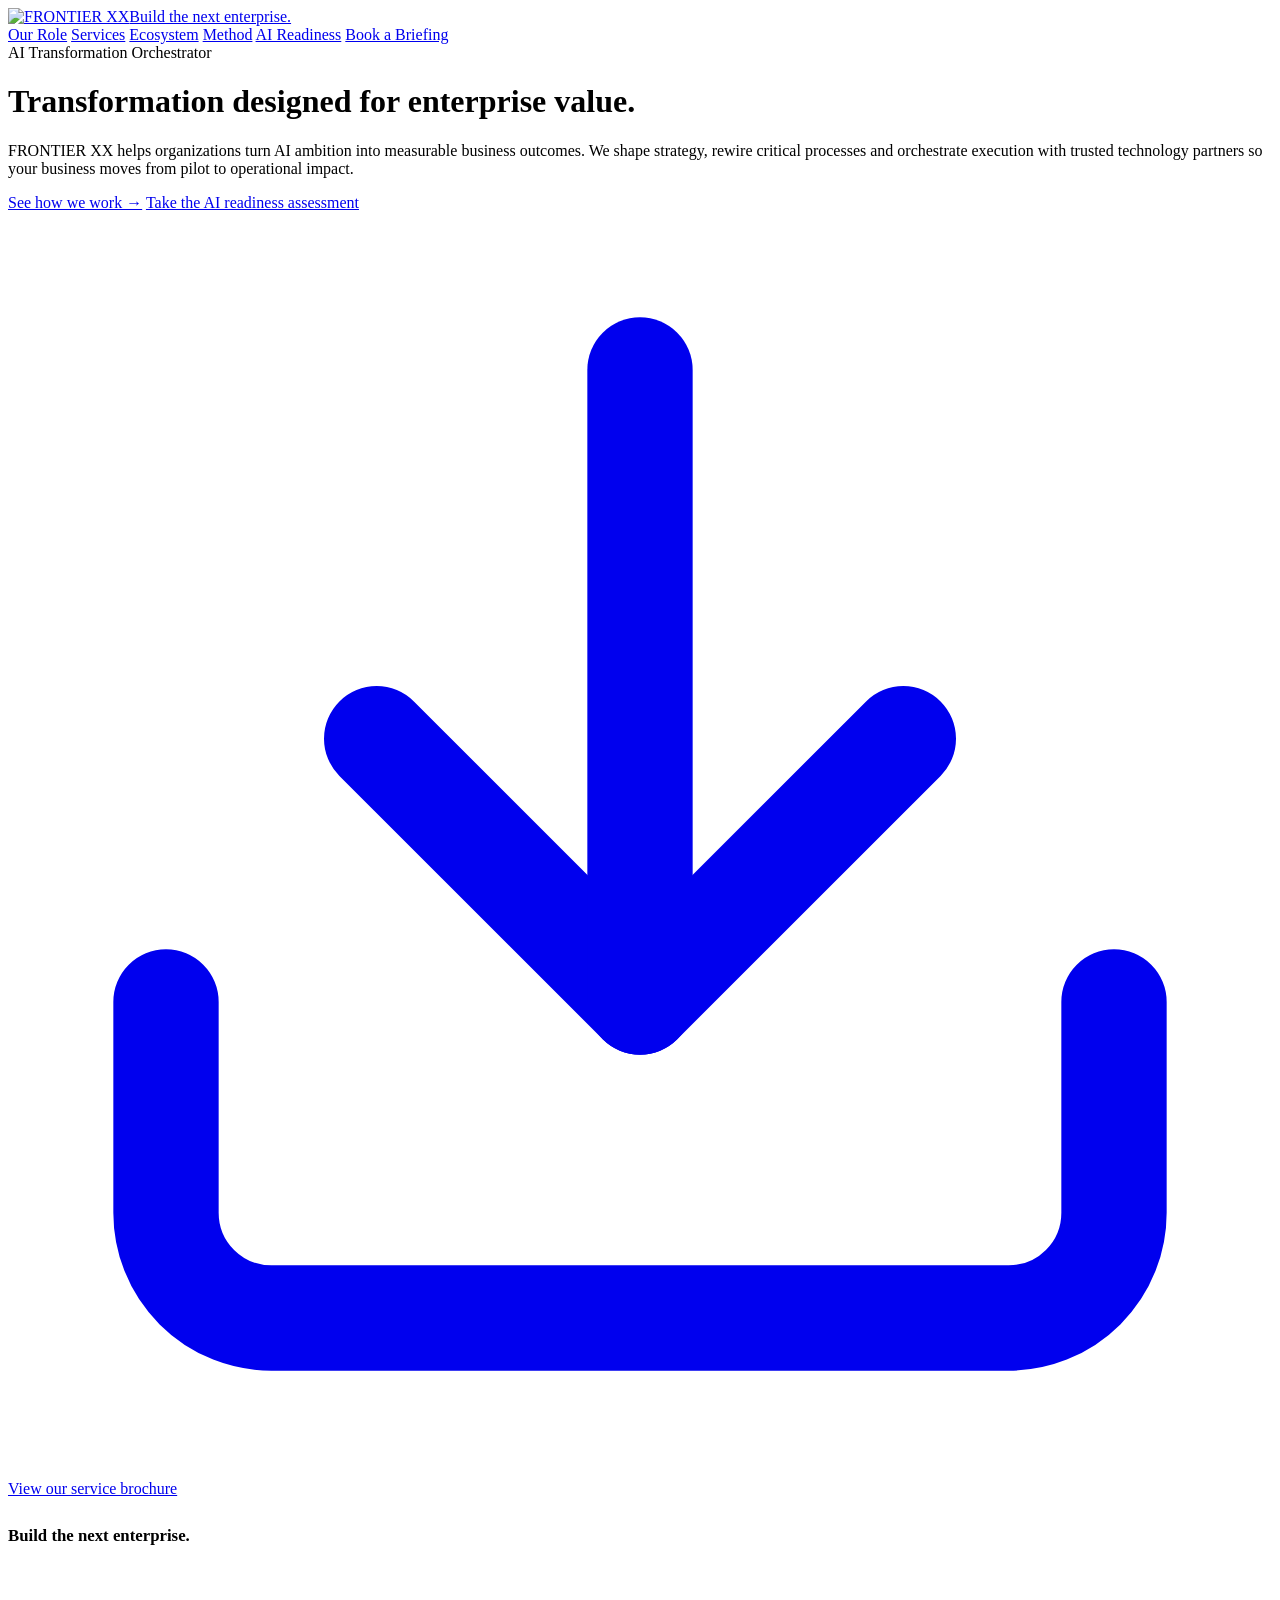
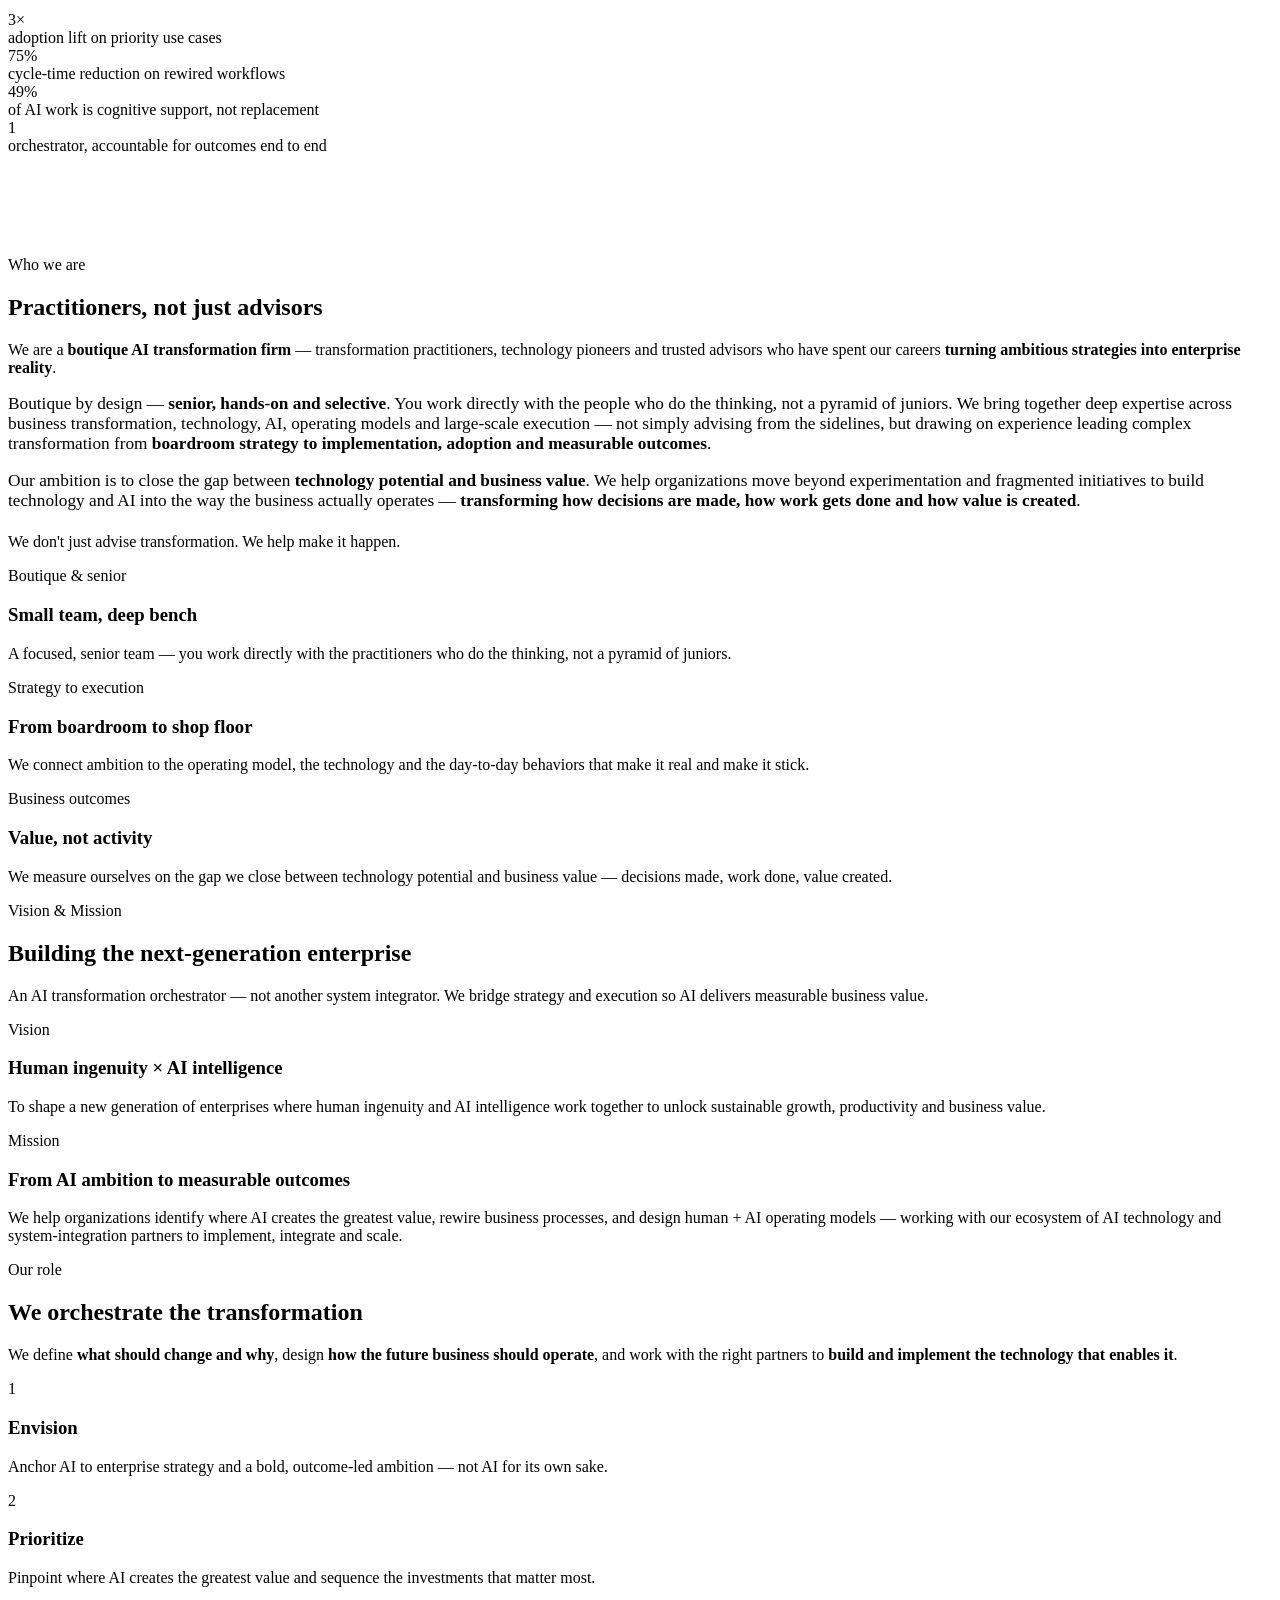
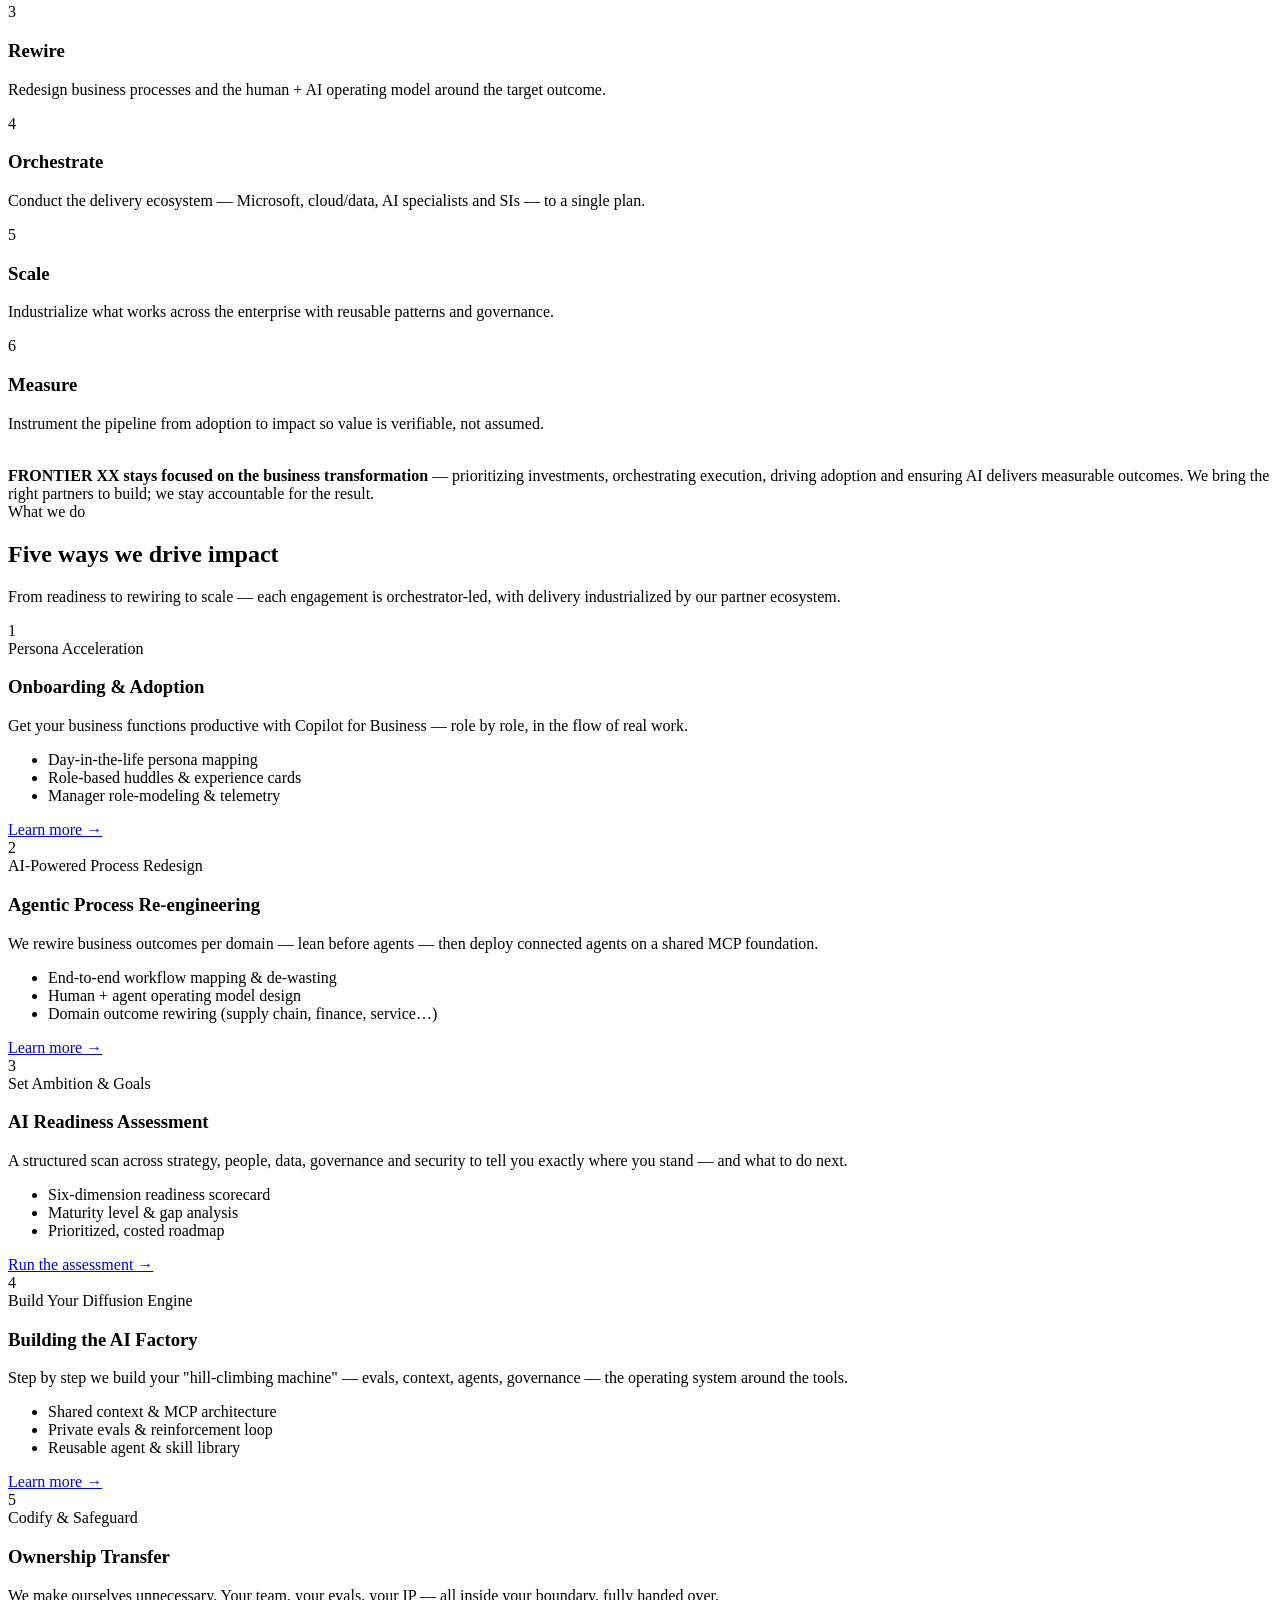
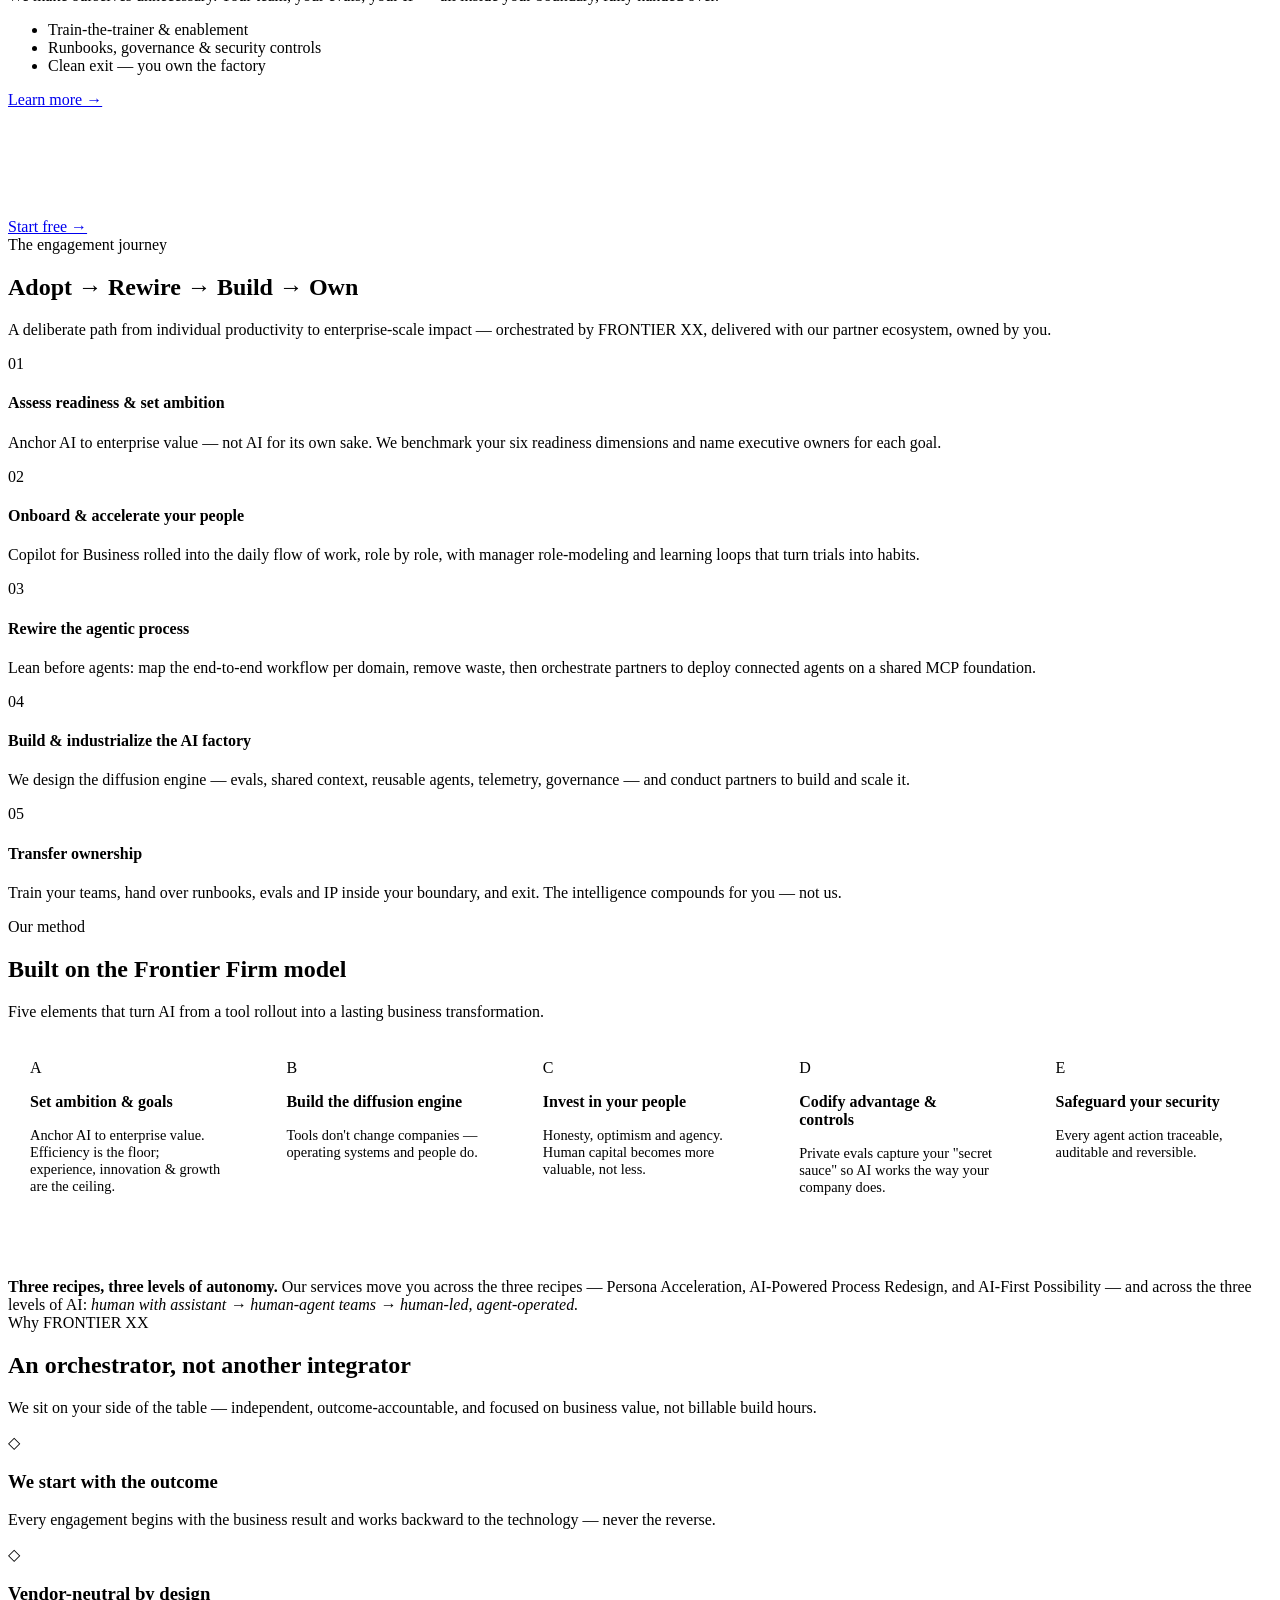
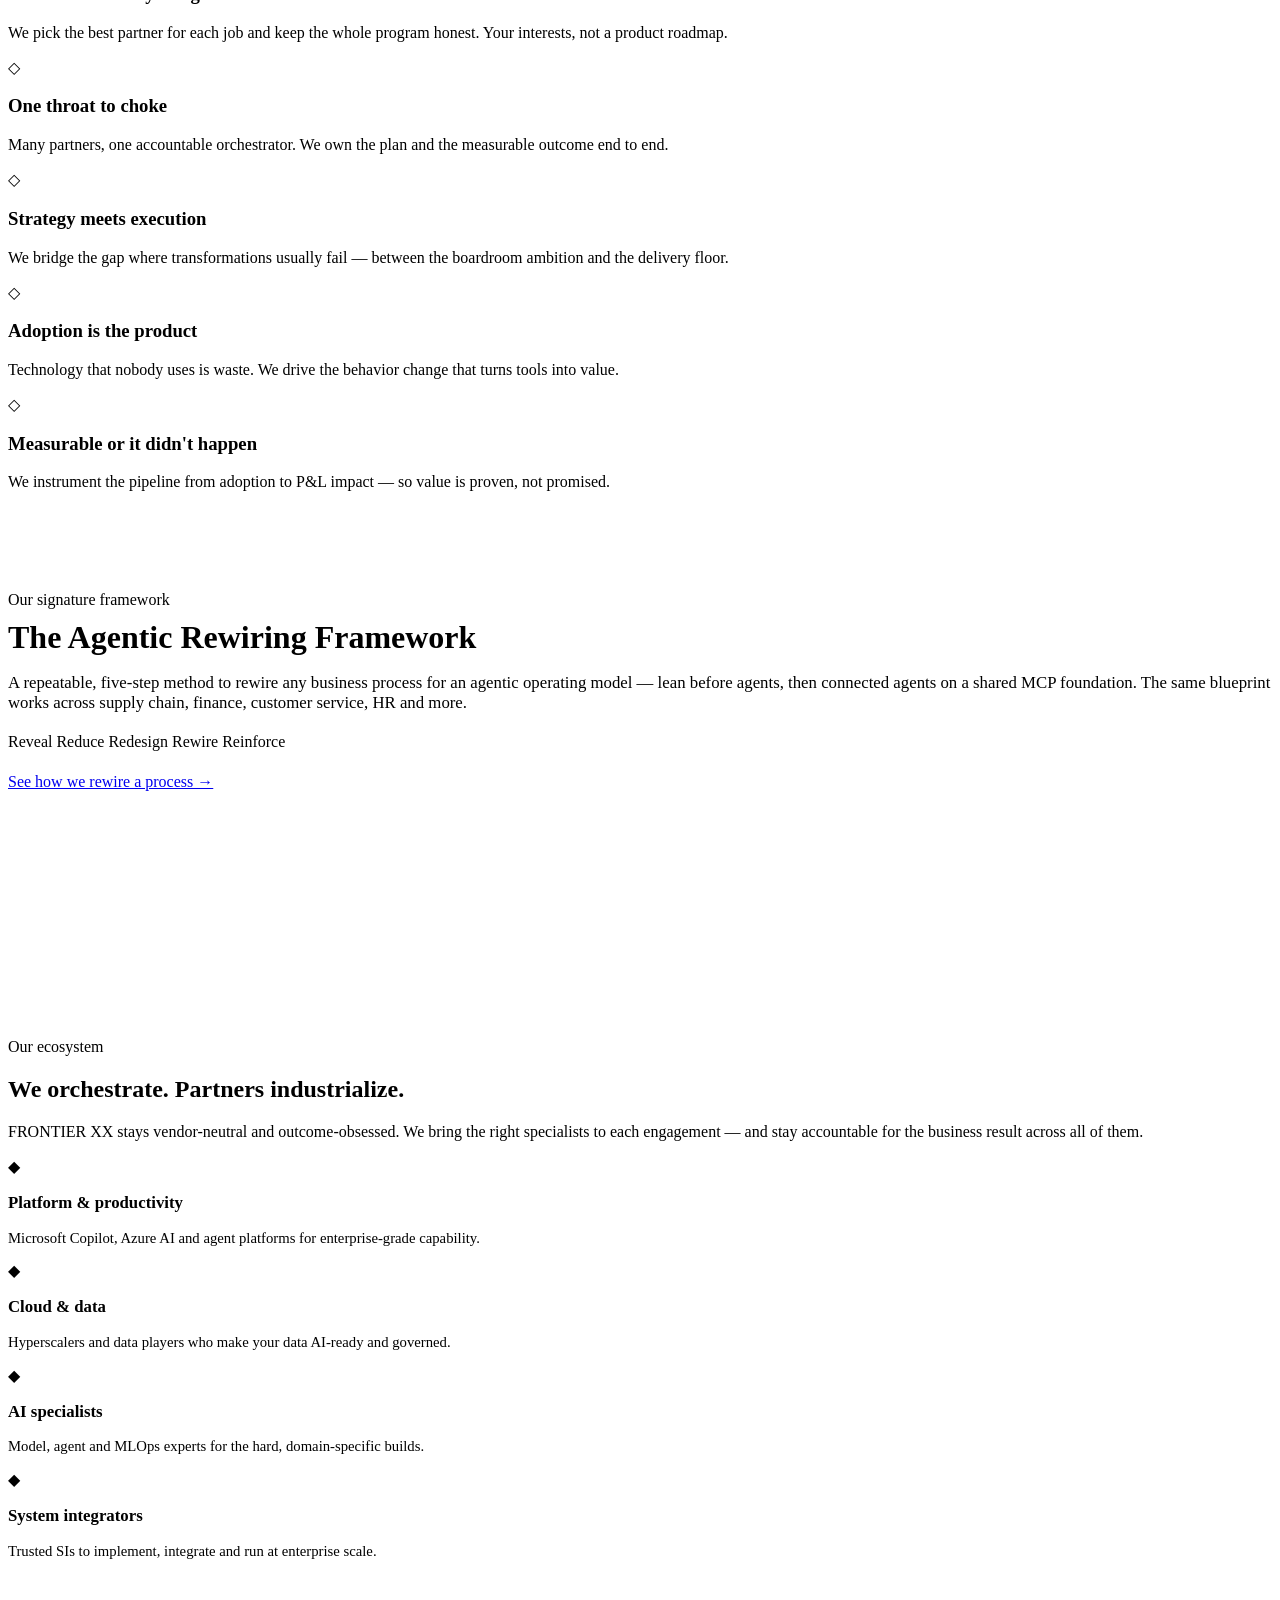
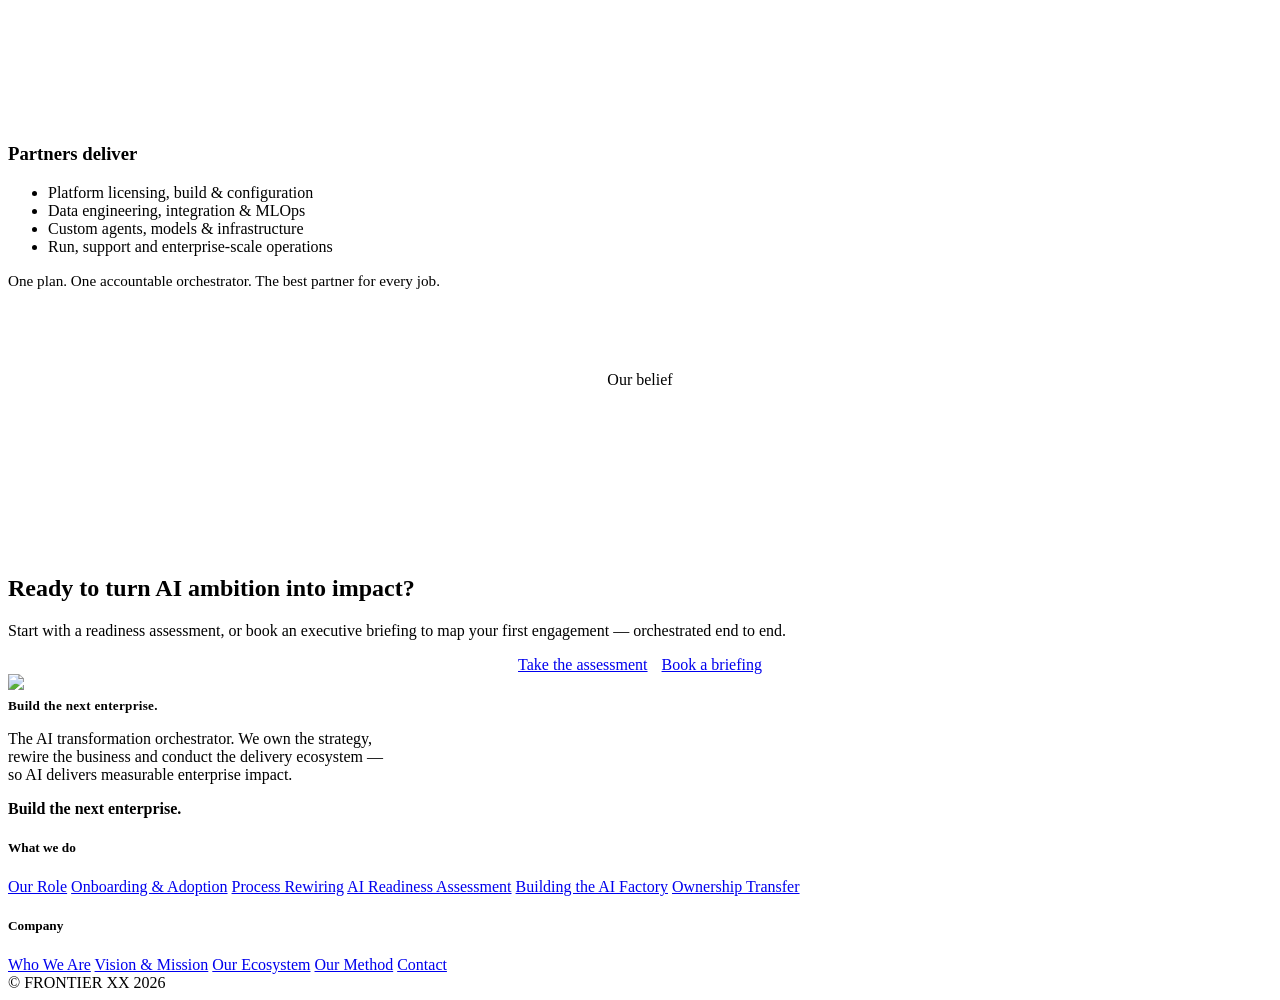
==== index.html @ 70994007 "Publish FRONTIER XX website" ====
<!DOCTYPE html>
<html lang="en">
<head>
<meta charset="UTF-8">
<meta name="viewport" content="width=device-width, initial-scale=1.0">
<title>FRONTIER XX — From AI Ambition to Enterprise Impact</title>
<meta name="description" content="FRONTIER XX is an AI transformation orchestrator. We own the strategy, business rewiring and orchestration — and conduct an ecosystem of AI technology and system-integration partners to build and scale it.">
<link rel="icon" type="image/svg+xml" href="assets/logo.svg">
<link rel="stylesheet" href="assets/styles.css">
</head>
<body>
<div class="accent-bar"></div>

<nav class="nav">
  <div class="nav-inner">
    <a class="brand" href="home.html"><img class="brandmark" src="assets/logo-lockup-light.svg" alt="FRONTIER XX"><span class="brand-tag">Build the next enterprise.</span></a>
    <div class="nav-links">
      <a href="#role">Our Role</a>
      <a href="#services">Services</a>
      <a href="#ecosystem">Ecosystem</a>
      <a href="#method">Method</a>
      <a href="assessment.html">AI Readiness</a>
      <a class="nav-cta" href="#contact">Book a Briefing</a>
    </div>
  </div>
</nav>

<!-- HERO -->
<header class="hero">
  <div class="container">
    <span class="eyebrow">AI Transformation Orchestrator</span>
    <h1>Transformation designed for enterprise value.</h1>
    <p class="lead">FRONTIER XX helps organizations turn AI ambition into measurable business outcomes. We shape strategy, rewire critical processes and orchestrate execution with trusted technology partners so your business moves from pilot to operational impact.</p>
    <div class="hero-cta">
      <a class="btn btn-primary" href="#role">See how we work →</a>
      <a class="btn btn-ghost" href="assessment.html">Take the AI readiness assessment</a>
      <a class="btn btn-download" href="service-offering.html" target="_blank" rel="noreferrer">
        <svg viewBox="0 0 24 24" fill="none" stroke="currentColor" stroke-width="2" stroke-linecap="round" stroke-linejoin="round" aria-hidden="true"><path d="M21 15v4a2 2 0 0 1-2 2H5a2 2 0 0 1-2-2v-4"/><polyline points="7 10 12 15 17 10"/><line x1="12" y1="15" x2="12" y2="3"/></svg>
        View our service brochure
      </a>
    </div>
    <p style="margin-top:28px;font-size:1.05rem;font-weight:600;color:var(--gold);">Build the next enterprise.</p>
  </div>
</header>

<!-- STAT STRIP -->
<section class="stats block" style="padding:48px 0;">
  <div class="container">
    <div class="grid grid-4">
      <div class="stat reveal"><div class="big">3×</div><div class="lbl">adoption lift on priority use cases</div></div>
      <div class="stat reveal"><div class="big">75%</div><div class="lbl">cycle-time reduction on rewired workflows</div></div>
      <div class="stat reveal"><div class="big">49%</div><div class="lbl">of AI work is cognitive support, not replacement</div></div>
      <div class="stat reveal"><div class="big">1</div><div class="lbl">orchestrator, accountable for outcomes end to end</div></div>
    </div>
    <p style="text-align:center;color:rgba(255,255,255,.45);font-size:.78rem;margin-top:26px;">Benchmarks adapted from Microsoft's <em>Becoming a Frontier Firm</em> Playbook, illustrating the impact of the recipe approach.</p>
  </div>
</section>

<!-- WHO WE ARE -->
<section class="block" id="who" style="background:var(--mist);">
  <div class="container">
    <div class="section-head reveal">
      <span class="kicker">Who we are</span>
      <h2>Practitioners, not just advisors</h2>
      <p>We are a <strong>boutique AI transformation firm</strong> — transformation practitioners, technology pioneers and trusted advisors who have spent our careers <strong>turning ambitious strategies into enterprise reality</strong>.</p>
    </div>
    <div class="grid grid-2" style="align-items:stretch;">
      <div class="reveal">
        <p style="color:var(--muted);font-size:1.08rem;">Boutique by design — <strong>senior, hands-on and selective</strong>. You work directly with the people who do the thinking, not a pyramid of juniors. We bring together deep expertise across business transformation, technology, AI, operating models and large-scale execution — not simply advising from the sidelines, but drawing on experience leading complex transformation from <strong>boardroom strategy to implementation, adoption and measurable outcomes</strong>.</p>
        <p style="color:var(--muted);font-size:1.08rem;margin-top:16px;">Our ambition is to close the gap between <strong>technology potential and business value</strong>. We help organizations move beyond experimentation and fragmented initiatives to build technology and AI into the way the business actually operates — <strong>transforming how decisions are made, how work gets done and how value is created</strong>.</p>
        <p class="quote" style="margin-top:22px;">We don't just advise transformation. We help make it happen.</p>
      </div>
      <div class="grid" style="gap:16px;">
        <div class="card reveal" style="border-top:5px solid var(--blue);">
          <span class="tag">Boutique &amp; senior</span>
          <h3>Small team, deep bench</h3>
          <p>A focused, senior team — you work directly with the practitioners who do the thinking, not a pyramid of juniors.</p>
        </div>
        <div class="card reveal" style="border-top:5px solid var(--indigo);">
          <span class="tag">Strategy to execution</span>
          <h3>From boardroom to shop floor</h3>
          <p>We connect ambition to the operating model, the technology and the day-to-day behaviors that make it real and make it stick.</p>
        </div>
        <div class="card reveal" style="border-top:5px solid var(--gold);">
          <span class="tag">Business outcomes</span>
          <h3>Value, not activity</h3>
          <p>We measure ourselves on the gap we close between technology potential and business value — decisions made, work done, value created.</p>
        </div>
      </div>
    </div>
  </div>
</section>

<!-- VISION / MISSION -->
<section class="block" id="vision">
  <div class="container">
    <div class="section-head reveal">
      <span class="kicker">Vision &amp; Mission</span>
      <h2>Building the next-generation enterprise</h2>
      <p>An AI transformation orchestrator — not another system integrator. We bridge strategy and execution so AI delivers measurable business value.</p>
    </div>
    <div class="grid grid-2">
      <div class="card reveal" style="border-top:5px solid var(--blue);">
        <span class="tag">Vision</span>
        <h3>Human ingenuity × AI intelligence</h3>
        <p>To shape a new generation of enterprises where human ingenuity and AI intelligence work together to unlock sustainable growth, productivity and business value.</p>
      </div>
      <div class="card reveal" style="border-top:5px solid var(--magenta);">
        <span class="tag">Mission</span>
        <h3>From AI ambition to measurable outcomes</h3>
        <p>We help organizations identify where AI creates the greatest value, rewire business processes, and design human + AI operating models — working with our ecosystem of AI technology and system-integration partners to implement, integrate and scale.</p>
      </div>
    </div>
  </div>
</section>

<!-- OUR ROLE -->
<section class="block" id="role" style="background:var(--mist);">
  <div class="container">
    <div class="section-head reveal">
      <span class="kicker">Our role</span>
      <h2>We orchestrate the transformation</h2>
      <p>We define <strong>what should change and why</strong>, design <strong>how the future business should operate</strong>, and work with the right partners to <strong>build and implement the technology that enables it</strong>.</p>
    </div>
    <div class="grid grid-3">
      <div class="card reveal"><div class="num sw-1">1</div><h3>Envision</h3><p>Anchor AI to enterprise strategy and a bold, outcome-led ambition — not AI for its own sake.</p></div>
      <div class="card reveal"><div class="num sw-2">2</div><h3>Prioritize</h3><p>Pinpoint where AI creates the greatest value and sequence the investments that matter most.</p></div>
      <div class="card reveal"><div class="num sw-3">3</div><h3>Rewire</h3><p>Redesign business processes and the human + AI operating model around the target outcome.</p></div>
      <div class="card reveal"><div class="num sw-4">4</div><h3>Orchestrate</h3><p>Conduct the delivery ecosystem — Microsoft, cloud/data, AI specialists and SIs — to a single plan.</p></div>
      <div class="card reveal"><div class="num sw-5">5</div><h3>Scale</h3><p>Industrialize what works across the enterprise with reusable patterns and governance.</p></div>
      <div class="card reveal"><div class="num sw-1">6</div><h3>Measure</h3><p>Instrument the pipeline from adoption to impact so value is verifiable, not assumed.</p></div>
    </div>
    <div class="callout reveal" style="margin-top:34px;"><strong>FRONTIER XX stays focused on the business transformation</strong> — prioritizing investments, orchestrating execution, driving adoption and ensuring AI delivers measurable outcomes. We bring the right partners to build; we stay accountable for the result.</div>
  </div>
</section>

<!-- SERVICES -->
<section class="block" id="services">
  <div class="container">
    <div class="section-head reveal">
      <span class="kicker">What we do</span>
      <h2>Five ways we drive impact</h2>
      <p>From readiness to rewiring to scale — each engagement is orchestrator-led, with delivery industrialized by our partner ecosystem.</p>
    </div>

    <div class="grid grid-3">
      <!-- 1 -->
      <div class="card reveal">
        <div class="bar-top sw-1"></div>
        <div class="num sw-1">1</div>
        <span class="tag">Persona Acceleration</span>
        <h3>Onboarding &amp; Adoption</h3>
        <p>Get your business functions productive with Copilot for Business — role by role, in the flow of real work.</p>
        <ul>
          <li>Day-in-the-life persona mapping</li>
          <li>Role-based huddles &amp; experience cards</li>
          <li>Manager role-modeling &amp; telemetry</li>
        </ul>
        <a class="more" href="service-onboarding.html">Learn more →</a>
      </div>
      <!-- 2 -->
      <div class="card reveal">
        <div class="bar-top sw-2"></div>
        <div class="num sw-2">2</div>
        <span class="tag">AI-Powered Process Redesign</span>
        <h3>Agentic Process Re-engineering</h3>
        <p>We rewire business outcomes per domain — lean before agents — then deploy connected agents on a shared MCP foundation.</p>
        <ul>
          <li>End-to-end workflow mapping &amp; de-wasting</li>
          <li>Human + agent operating model design</li>
          <li>Domain outcome rewiring (supply chain, finance, service…)</li>
        </ul>
        <a class="more" href="service-process.html">Learn more →</a>
      </div>
      <!-- 3 -->
      <div class="card reveal">
        <div class="bar-top sw-3"></div>
        <div class="num sw-3">3</div>
        <span class="tag">Set Ambition &amp; Goals</span>
        <h3>AI Readiness Assessment</h3>
        <p>A structured scan across strategy, people, data, governance and security to tell you exactly where you stand — and what to do next.</p>
        <ul>
          <li>Six-dimension readiness scorecard</li>
          <li>Maturity level &amp; gap analysis</li>
          <li>Prioritized, costed roadmap</li>
        </ul>
        <a class="more" href="assessment.html">Run the assessment →</a>
      </div>
      <!-- 4 -->
      <div class="card reveal">
        <div class="bar-top sw-4"></div>
        <div class="num sw-4">4</div>
        <span class="tag">Build Your Diffusion Engine</span>
        <h3>Building the AI Factory</h3>
        <p>Step by step we build your "hill-climbing machine" — evals, context, agents, governance — the operating system around the tools.</p>
        <ul>
          <li>Shared context &amp; MCP architecture</li>
          <li>Private evals &amp; reinforcement loop</li>
          <li>Reusable agent &amp; skill library</li>
        </ul>
        <a class="more" href="service-factory.html">Learn more →</a>
      </div>
      <!-- 5 -->
      <div class="card reveal">
        <div class="bar-top sw-5"></div>
        <div class="num sw-5">5</div>
        <span class="tag">Codify &amp; Safeguard</span>
        <h3>Ownership Transfer</h3>
        <p>We make ourselves unnecessary. Your team, your evals, your IP — all inside your boundary, fully handed over.</p>
        <ul>
          <li>Train-the-trainer &amp; enablement</li>
          <li>Runbooks, governance &amp; security controls</li>
          <li>Clean exit — you own the factory</li>
        </ul>
        <a class="more" href="service-ownership.html">Learn more →</a>
      </div>
      <!-- CTA tile -->
      <div class="card reveal" style="background:var(--navy);color:#fff;display:flex;flex-direction:column;justify-content:center;">
        <h3 style="color:#fff;">Not sure where to start?</h3>
        <p style="color:rgba(255,255,255,.85);">Begin with a readiness assessment — it only takes a few minutes and anchors everything else.</p>
        <a class="btn btn-primary" href="assessment.html" style="align-self:flex-start;">Start free →</a>
      </div>
    </div>
  </div>
</section>

<!-- JOURNEY -->
<section class="block" id="journey" style="background:var(--mist);">
  <div class="container">
    <div class="section-head reveal">
      <span class="kicker">The engagement journey</span>
      <h2>Adopt → Rewire → Build → Own</h2>
      <p>A deliberate path from individual productivity to enterprise-scale impact — orchestrated by FRONTIER XX, delivered with our partner ecosystem, owned by you.</p>
    </div>
    <div class="steps">
      <div class="step reveal"><div class="dot">01</div><div><h4>Assess readiness &amp; set ambition</h4><p>Anchor AI to enterprise value — not AI for its own sake. We benchmark your six readiness dimensions and name executive owners for each goal.</p></div></div>
      <div class="step reveal"><div class="dot">02</div><div><h4>Onboard &amp; accelerate your people</h4><p>Copilot for Business rolled into the daily flow of work, role by role, with manager role-modeling and learning loops that turn trials into habits.</p></div></div>
      <div class="step reveal"><div class="dot">03</div><div><h4>Rewire the agentic process</h4><p>Lean before agents: map the end-to-end workflow per domain, remove waste, then orchestrate partners to deploy connected agents on a shared MCP foundation.</p></div></div>
      <div class="step reveal"><div class="dot">04</div><div><h4>Build &amp; industrialize the AI factory</h4><p>We design the diffusion engine — evals, shared context, reusable agents, telemetry, governance — and conduct partners to build and scale it.</p></div></div>
      <div class="step reveal"><div class="dot">05</div><div><h4>Transfer ownership</h4><p>Train your teams, hand over runbooks, evals and IP inside your boundary, and exit. The intelligence compounds for you — not us.</p></div></div>
    </div>
  </div>
</section>

<!-- METHOD -->
<section class="block" id="method">
  <div class="container">
    <div class="section-head reveal">
      <span class="kicker">Our method</span>
      <h2>Built on the Frontier Firm model</h2>
      <p>Five elements that turn AI from a tool rollout into a lasting business transformation.</p>
    </div>
    <div class="grid grid-5" style="display:grid;grid-template-columns:repeat(5,1fr);gap:18px;">
      <div class="card reveal" style="padding:22px;"><div class="num sw-1">A</div><h3 style="font-size:1rem;">Set ambition &amp; goals</h3><p style="font-size:.9rem;">Anchor AI to enterprise value. Efficiency is the floor; experience, innovation &amp; growth are the ceiling.</p></div>
      <div class="card reveal" style="padding:22px;"><div class="num sw-2">B</div><h3 style="font-size:1rem;">Build the diffusion engine</h3><p style="font-size:.9rem;">Tools don't change companies — operating systems and people do.</p></div>
      <div class="card reveal" style="padding:22px;"><div class="num sw-3">C</div><h3 style="font-size:1rem;">Invest in your people</h3><p style="font-size:.9rem;">Honesty, optimism and agency. Human capital becomes more valuable, not less.</p></div>
      <div class="card reveal" style="padding:22px;"><div class="num sw-4">D</div><h3 style="font-size:1rem;">Codify advantage &amp; controls</h3><p style="font-size:.9rem;">Private evals capture your "secret sauce" so AI works the way your company does.</p></div>
      <div class="card reveal" style="padding:22px;"><div class="num sw-5">E</div><h3 style="font-size:1rem;">Safeguard your security</h3><p style="font-size:.9rem;">Every agent action traceable, auditable and reversible.</p></div>
    </div>
    <style>@media(max-width:960px){.grid-5{grid-template-columns:repeat(2,1fr)!important;}}@media(max-width:560px){.grid-5{grid-template-columns:1fr!important;}}</style>

    <div class="callout reveal" style="margin-top:46px;">
      <strong>Three recipes, three levels of autonomy.</strong> Our services move you across the three recipes — Persona Acceleration, AI-Powered Process Redesign, and AI-First Possibility — and across the three levels of AI: <em>human with assistant → human-agent teams → human-led, agent-operated.</em>
    </div>
  </div>
</section>

<!-- WHY FRONTIER XX / MARKETING MESSAGES -->
<section class="block" id="why">
  <div class="container">
    <div class="section-head reveal">
      <span class="kicker">Why FRONTIER XX</span>
      <h2>An orchestrator, not another integrator</h2>
      <p>We sit on your side of the table — independent, outcome-accountable, and focused on business value, not billable build hours.</p>
    </div>
    <div class="grid grid-3">
      <div class="card reveal"><div class="num sw-1">◇</div><h3>We start with the outcome</h3><p>Every engagement begins with the business result and works backward to the technology — never the reverse.</p></div>
      <div class="card reveal"><div class="num sw-2">◇</div><h3>Vendor-neutral by design</h3><p>We pick the best partner for each job and keep the whole program honest. Your interests, not a product roadmap.</p></div>
      <div class="card reveal"><div class="num sw-3">◇</div><h3>One throat to choke</h3><p>Many partners, one accountable orchestrator. We own the plan and the measurable outcome end to end.</p></div>
      <div class="card reveal"><div class="num sw-4">◇</div><h3>Strategy meets execution</h3><p>We bridge the gap where transformations usually fail — between the boardroom ambition and the delivery floor.</p></div>
      <div class="card reveal"><div class="num sw-5">◇</div><h3>Adoption is the product</h3><p>Technology that nobody uses is waste. We drive the behavior change that turns tools into value.</p></div>
      <div class="card reveal"><div class="num sw-1">◇</div><h3>Measurable or it didn't happen</h3><p>We instrument the pipeline from adoption to P&amp;L impact — so value is proven, not promised.</p></div>
    </div>
    <div class="grid grid-3 reveal" style="margin-top:34px;text-align:center;">
      <div class="card" style="background:var(--grad-hero);color:#fff;"><h3 style="color:#fff;margin:0;">"Build the next enterprise."</h3></div>
      <div class="card" style="background:var(--navy);color:#fff;"><h3 style="color:#fff;margin:0;">"Build the next enterprise."</h3></div>
      <div class="card" style="background:var(--grad-accent);color:#fff;"><h3 style="color:#fff;margin:0;">"We design the future. Our partners build it. You own the outcome."</h3></div>
    </div>
  </div>
</section>

<!-- PROOF / FLAGSHIP -->
<section class="block" style="background:var(--mist);">
  <div class="container">
    <div class="grid grid-2" style="align-items:center;">
      <div class="reveal">
        <span class="kicker">Our signature framework</span>
        <h2 style="color:var(--navy);font-size:2rem;margin:10px 0 14px;">The Agentic Rewiring Framework</h2>
        <p style="color:var(--muted);font-size:1.05rem;">A repeatable, five-step method to rewire any business process for an agentic operating model — lean before agents, then connected agents on a shared MCP foundation. The same blueprint works across supply chain, finance, customer service, HR and more.</p>
        <div class="pills" style="margin-top:20px;">
          <span class="pill">Reveal</span>
          <span class="pill">Reduce</span>
          <span class="pill">Redesign</span>
          <span class="pill">Rewire</span>
          <span class="pill">Reinforce</span>
        </div>
        <p style="margin-top:22px;"><a class="btn btn-dark" href="service-process.html">See how we rewire a process →</a></p>
      </div>
      <div class="reveal">
        <div class="card" style="padding:0;overflow:hidden;">
          <div style="background:var(--grad-hero);color:#fff;padding:28px;">
            <strong style="letter-spacing:.1em;font-size:.8rem;">AGENT INTERACTION MODEL</strong>
            <div style="display:flex;flex-direction:column;gap:12px;margin-top:18px;">
              <div><strong>1 · Perceive</strong> — pull live context &amp; rules via MCP</div>
              <div><strong>2 · Reason</strong> — simulate options, forecasts &amp; trade-offs</div>
              <div><strong>3 · Recommend / Act</strong> — propose or execute within guardrails</div>
              <div><strong>4 · Human Approve</strong> — the owner confirms high-impact calls</div>
              <div><strong>5 · Learn ↻</strong> — outcomes sharpen the next decision</div>
            </div>
          </div>
        </div>
      </div>
    </div>
  </div>
</section>

<!-- ECOSYSTEM -->
<section class="block" id="ecosystem">
  <div class="container">
    <div class="section-head reveal">
      <span class="kicker">Our ecosystem</span>
      <h2>We orchestrate. Partners industrialize.</h2>
      <p>FRONTIER XX stays vendor-neutral and outcome-obsessed. We bring the right specialists to each engagement — and stay accountable for the business result across all of them.</p>
    </div>
    <div class="grid grid-4">
      <div class="card reveal"><div class="num sw-1">◆</div><h3 style="font-size:1.05rem;">Platform &amp; productivity</h3><p style="font-size:.92rem;">Microsoft Copilot, Azure AI and agent platforms for enterprise-grade capability.</p></div>
      <div class="card reveal"><div class="num sw-2">◆</div><h3 style="font-size:1.05rem;">Cloud &amp; data</h3><p style="font-size:.92rem;">Hyperscalers and data players who make your data AI-ready and governed.</p></div>
      <div class="card reveal"><div class="num sw-3">◆</div><h3 style="font-size:1.05rem;">AI specialists</h3><p style="font-size:.92rem;">Model, agent and MLOps experts for the hard, domain-specific builds.</p></div>
      <div class="card reveal"><div class="num sw-4">◆</div><h3 style="font-size:1.05rem;">System integrators</h3><p style="font-size:.92rem;">Trusted SIs to implement, integrate and run at enterprise scale.</p></div>
    </div>

    <div class="grid grid-3" style="margin-top:34px;">
      <div class="card reveal" style="background:var(--navy);color:#fff;">
        <h3 style="color:#fff;">FRONTIER XX owns</h3>
        <ul style="color:rgba(255,255,255,.85);">
          <li>Transformation strategy &amp; ambition</li>
          <li>Value prioritization &amp; business case</li>
          <li>Process rewiring &amp; operating model</li>
          <li>Delivery orchestration &amp; adoption</li>
          <li>Outcome measurement &amp; accountability</li>
        </ul>
      </div>
      <div class="card reveal" style="grid-column:span 2;">
        <h3>Partners deliver</h3>
        <ul>
          <li>Platform licensing, build &amp; configuration</li>
          <li>Data engineering, integration &amp; MLOps</li>
          <li>Custom agents, models &amp; infrastructure</li>
          <li>Run, support and enterprise-scale operations</li>
        </ul>
        <p style="margin-top:10px;color:var(--muted);font-size:.95rem;">One plan. One accountable orchestrator. The best partner for every job.</p>
      </div>
    </div>
  </div>
</section>

<!-- BELIEF / PROMISE BAND -->
<section class="stats block" style="padding:66px 0;text-align:center;">
  <div class="container">
    <span class="kicker" style="color:var(--gold);">Our belief</span>
    <h2 style="color:#fff;font-size:clamp(1.8rem,4vw,2.8rem);margin:12px 0 8px;">Build the next enterprise.</h2>
    <p style="color:rgba(255,255,255,.8);max-width:640px;margin:0 auto 10px;">The FRONTIER XX Promise — <strong style="color:#fff;">from AI ambition to enterprise impact.</strong></p>
  </div>
</section>

<!-- CONTACT CTA -->
<section class="cta-band" id="contact">
  <div class="container">
    <h2>Ready to turn AI ambition into impact?</h2>
    <p>Start with a readiness assessment, or book an executive briefing to map your first engagement — orchestrated end to end.</p>
    <div style="display:flex;gap:14px;justify-content:center;flex-wrap:wrap;">
      <a class="btn btn-primary" href="assessment.html">Take the assessment</a>
      <a class="btn btn-ghost" href="mailto:hello@frontierx.example">Book a briefing</a>
    </div>
  </div>
</section>

<footer class="site">
  <div class="container">
    <div class="cols">
      <div>
        <div class="brand" style="color:#fff;margin-bottom:6px;"><img class="brandmark" src="assets/logo-lockup-light.svg" alt="FRONTIER XX"></div>
        <div style="font-size:.82rem;font-weight:600;letter-spacing:.3px;color:var(--blue-light);margin-bottom:14px;">Build the next enterprise.</div>
        <p style="max-width:380px;">The AI transformation orchestrator. We own the strategy, rewire the business and conduct the delivery ecosystem — so AI delivers measurable enterprise impact.</p>
        <p style="max-width:380px;margin-top:10px;color:var(--gold);font-weight:600;">Build the next enterprise.</p>
      </div>
      <div>
        <h5>What we do</h5>
        <a href="#role">Our Role</a>
        <a href="service-onboarding.html">Onboarding &amp; Adoption</a>
        <a href="service-process.html">Process Rewiring</a>
        <a href="assessment.html">AI Readiness Assessment</a>
        <a href="service-factory.html">Building the AI Factory</a>
        <a href="service-ownership.html">Ownership Transfer</a>
      </div>
      <div>
        <h5>Company</h5>
        <a href="#who">Who We Are</a>
        <a href="#vision">Vision &amp; Mission</a>
        <a href="#ecosystem">Our Ecosystem</a>
        <a href="#method">Our Method</a>
        <a href="mailto:hello@frontierx.example">Contact</a>
      </div>
    </div>
    <div class="copyright">© FRONTIER XX 2026</div>
  </div>
</footer>

<script src="assets/app.js"></script>
</body>
</html>
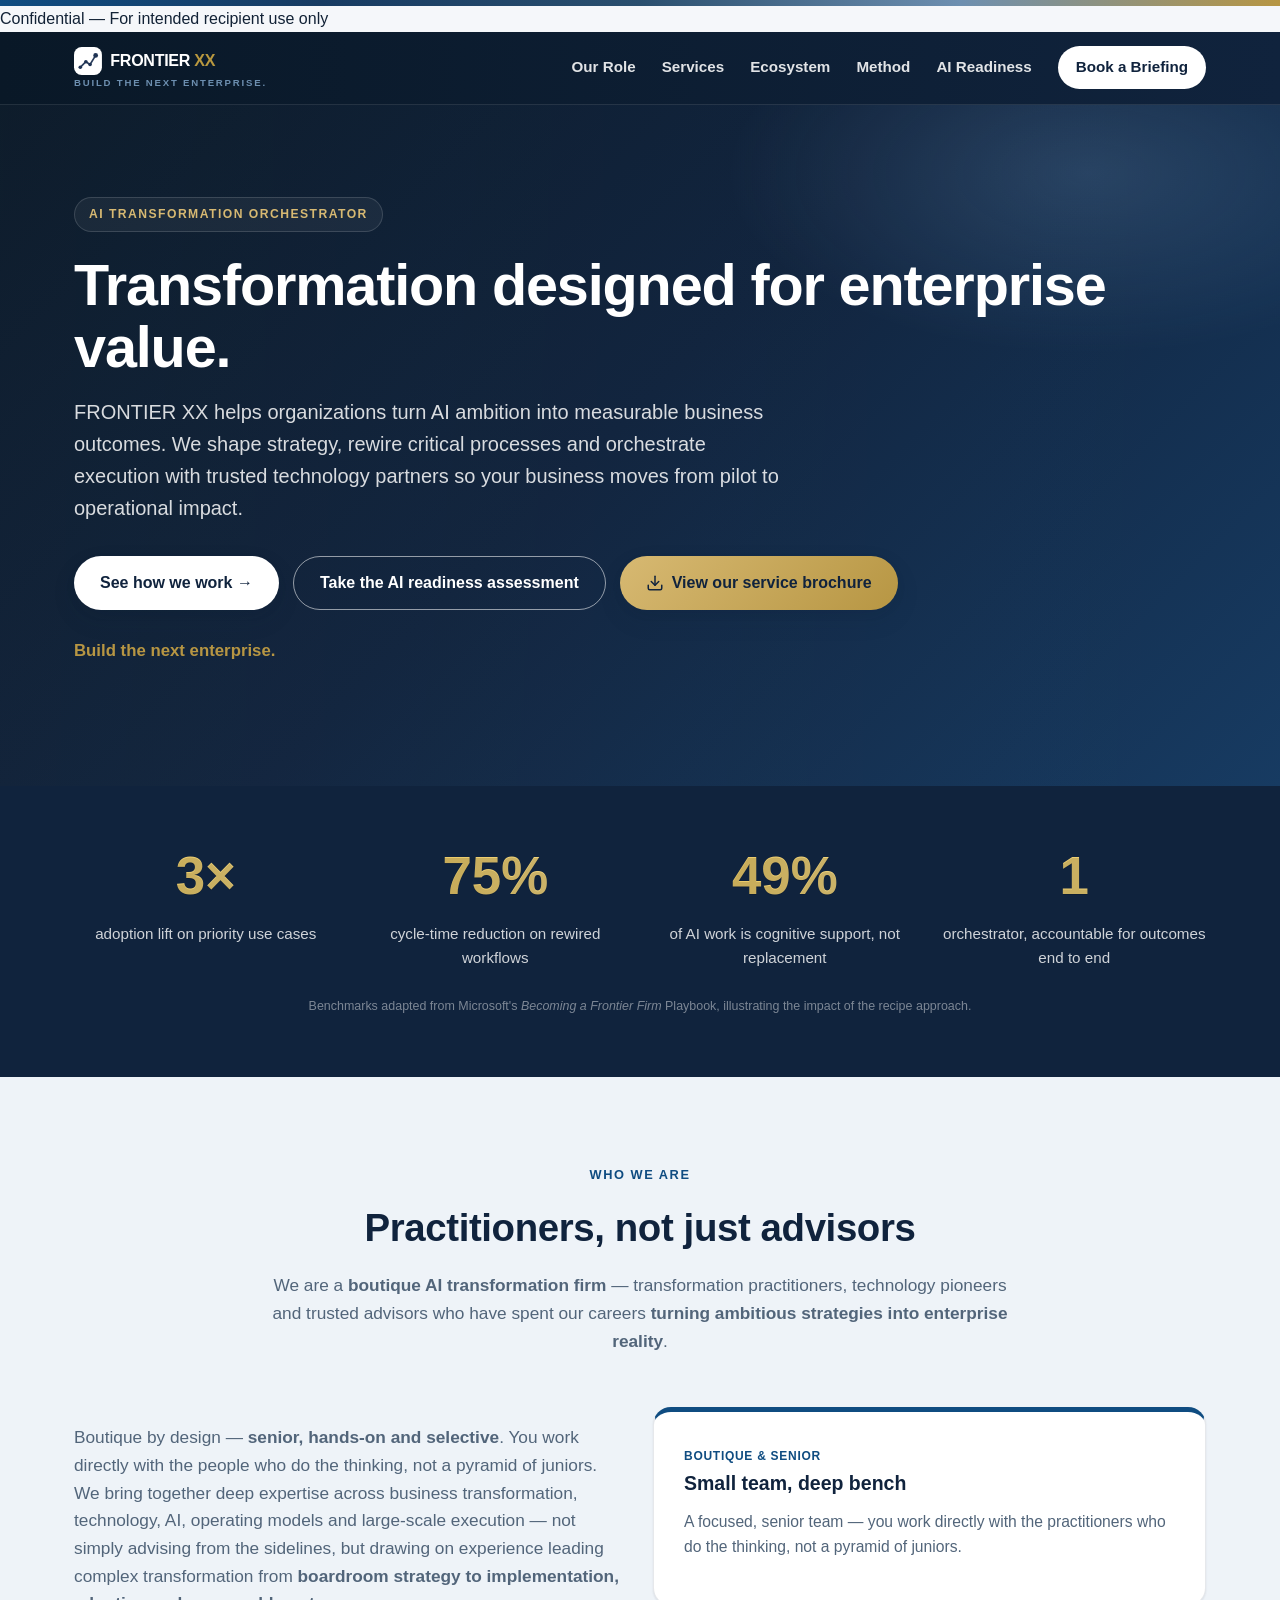
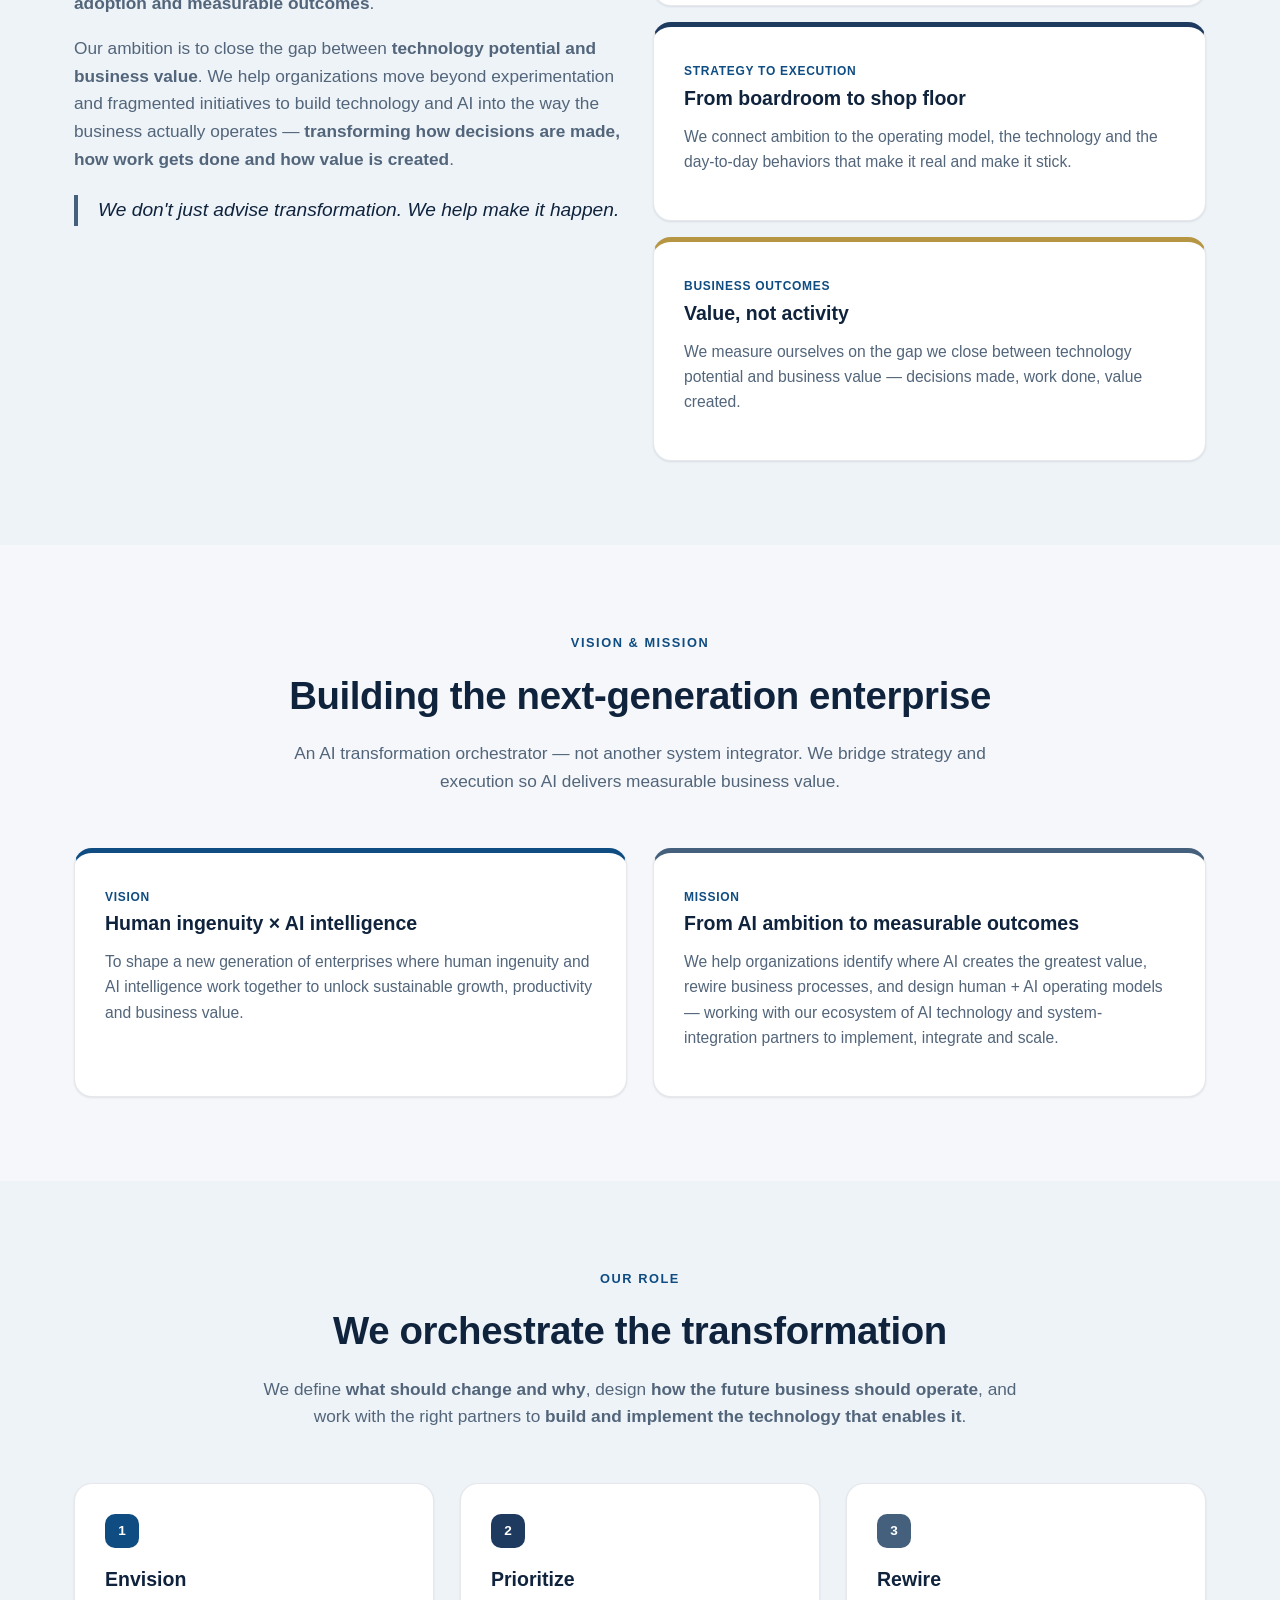
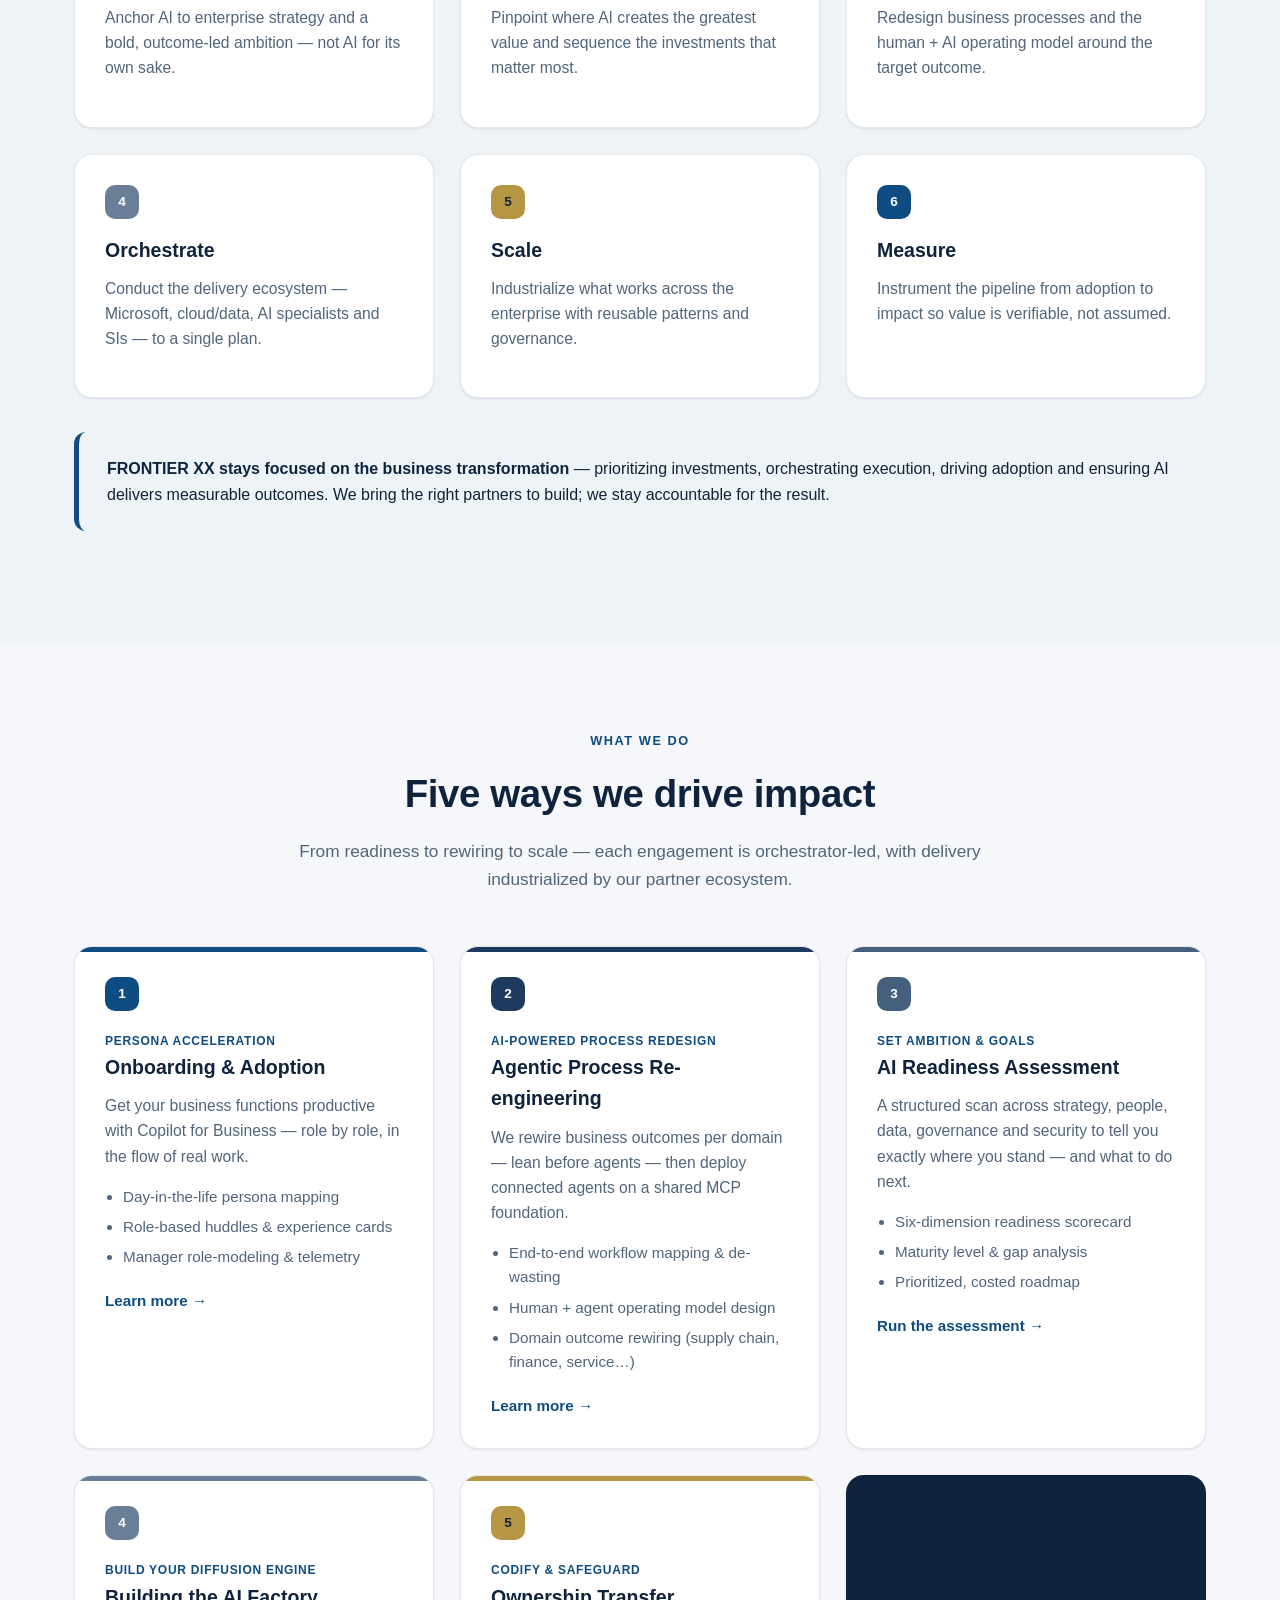
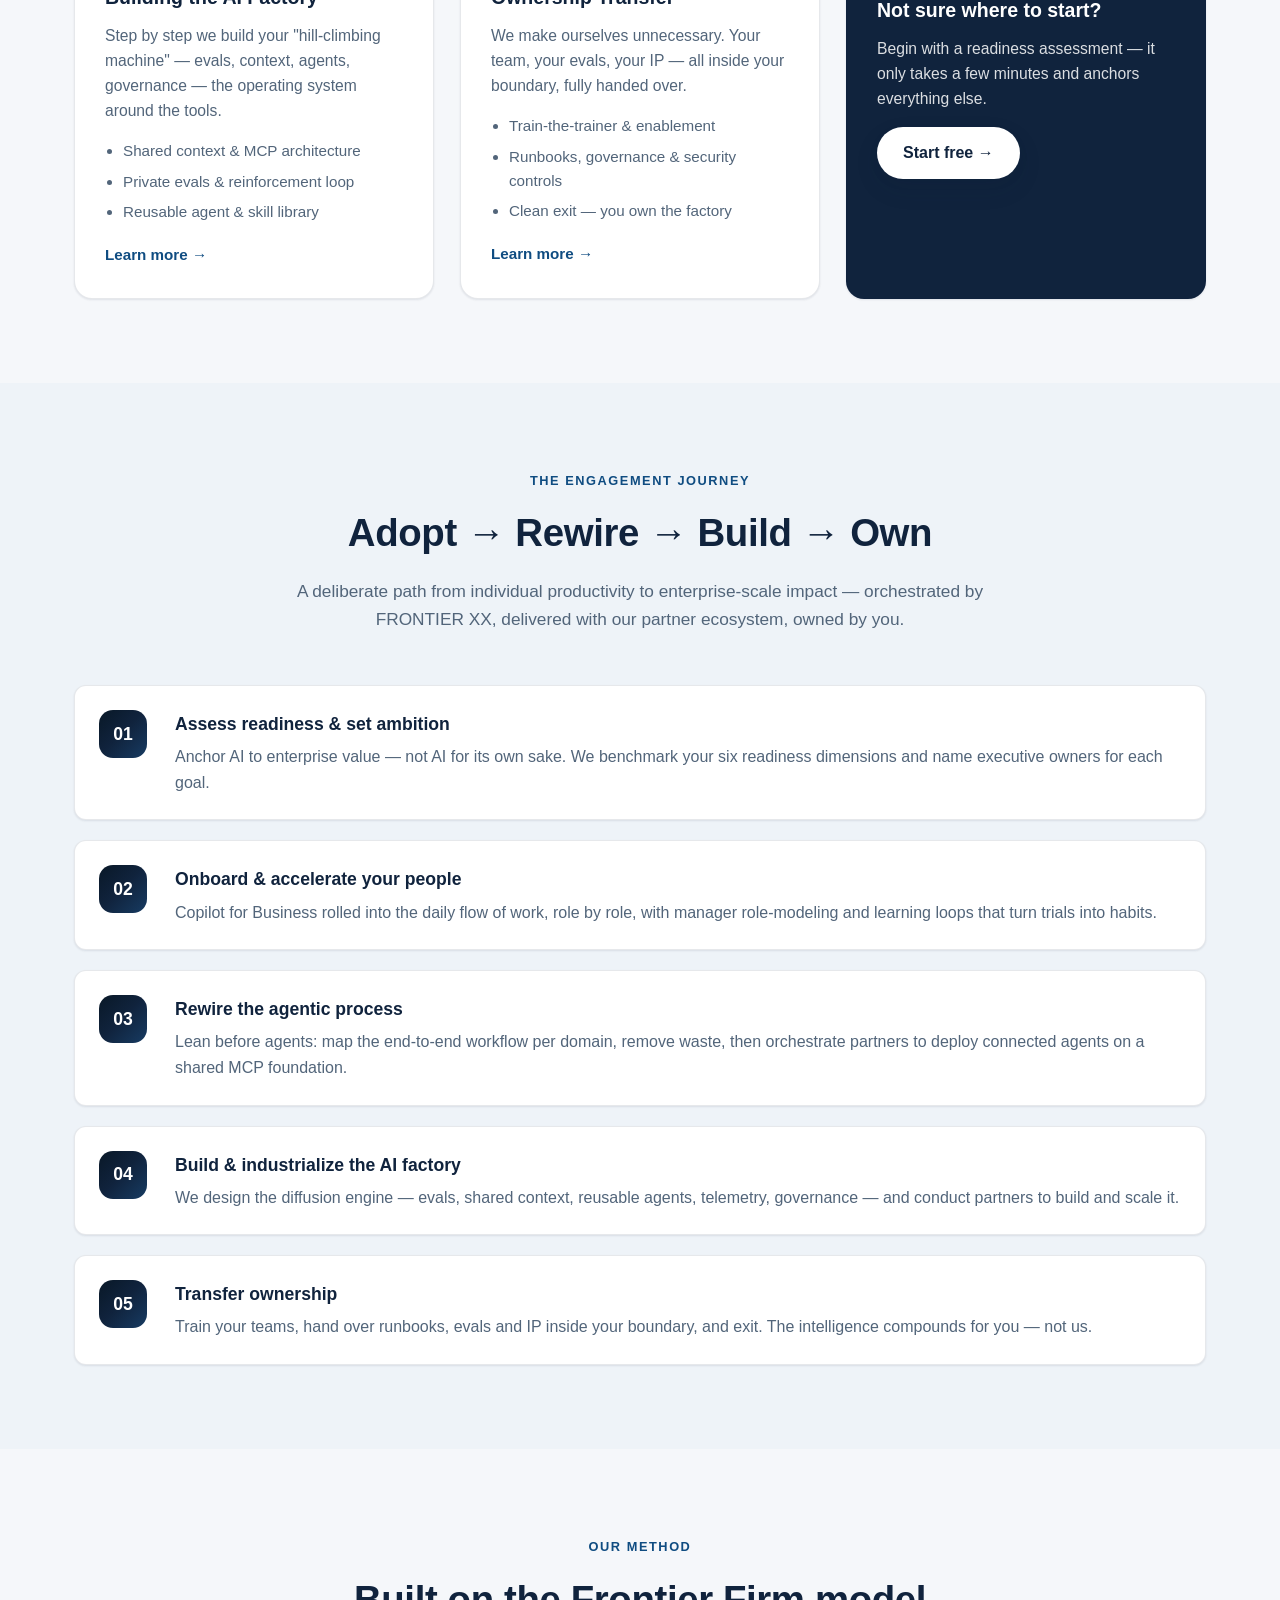
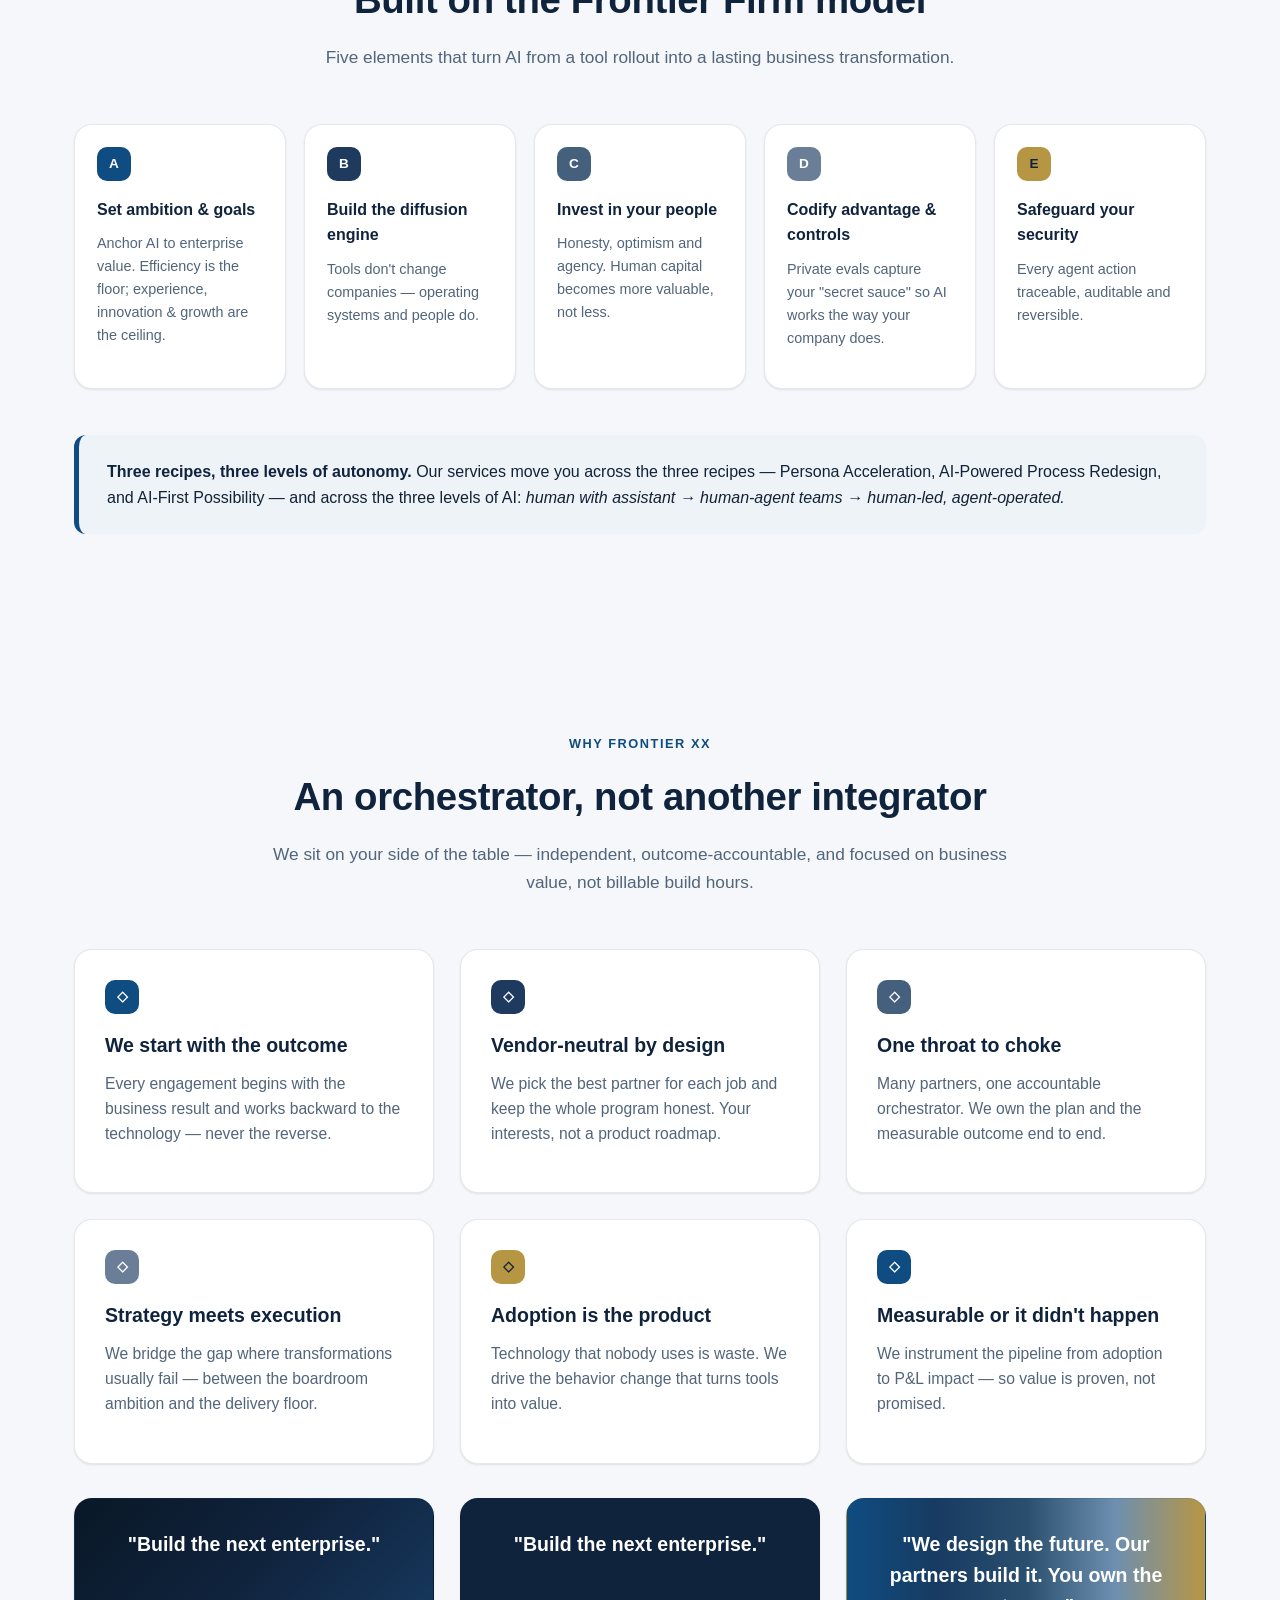
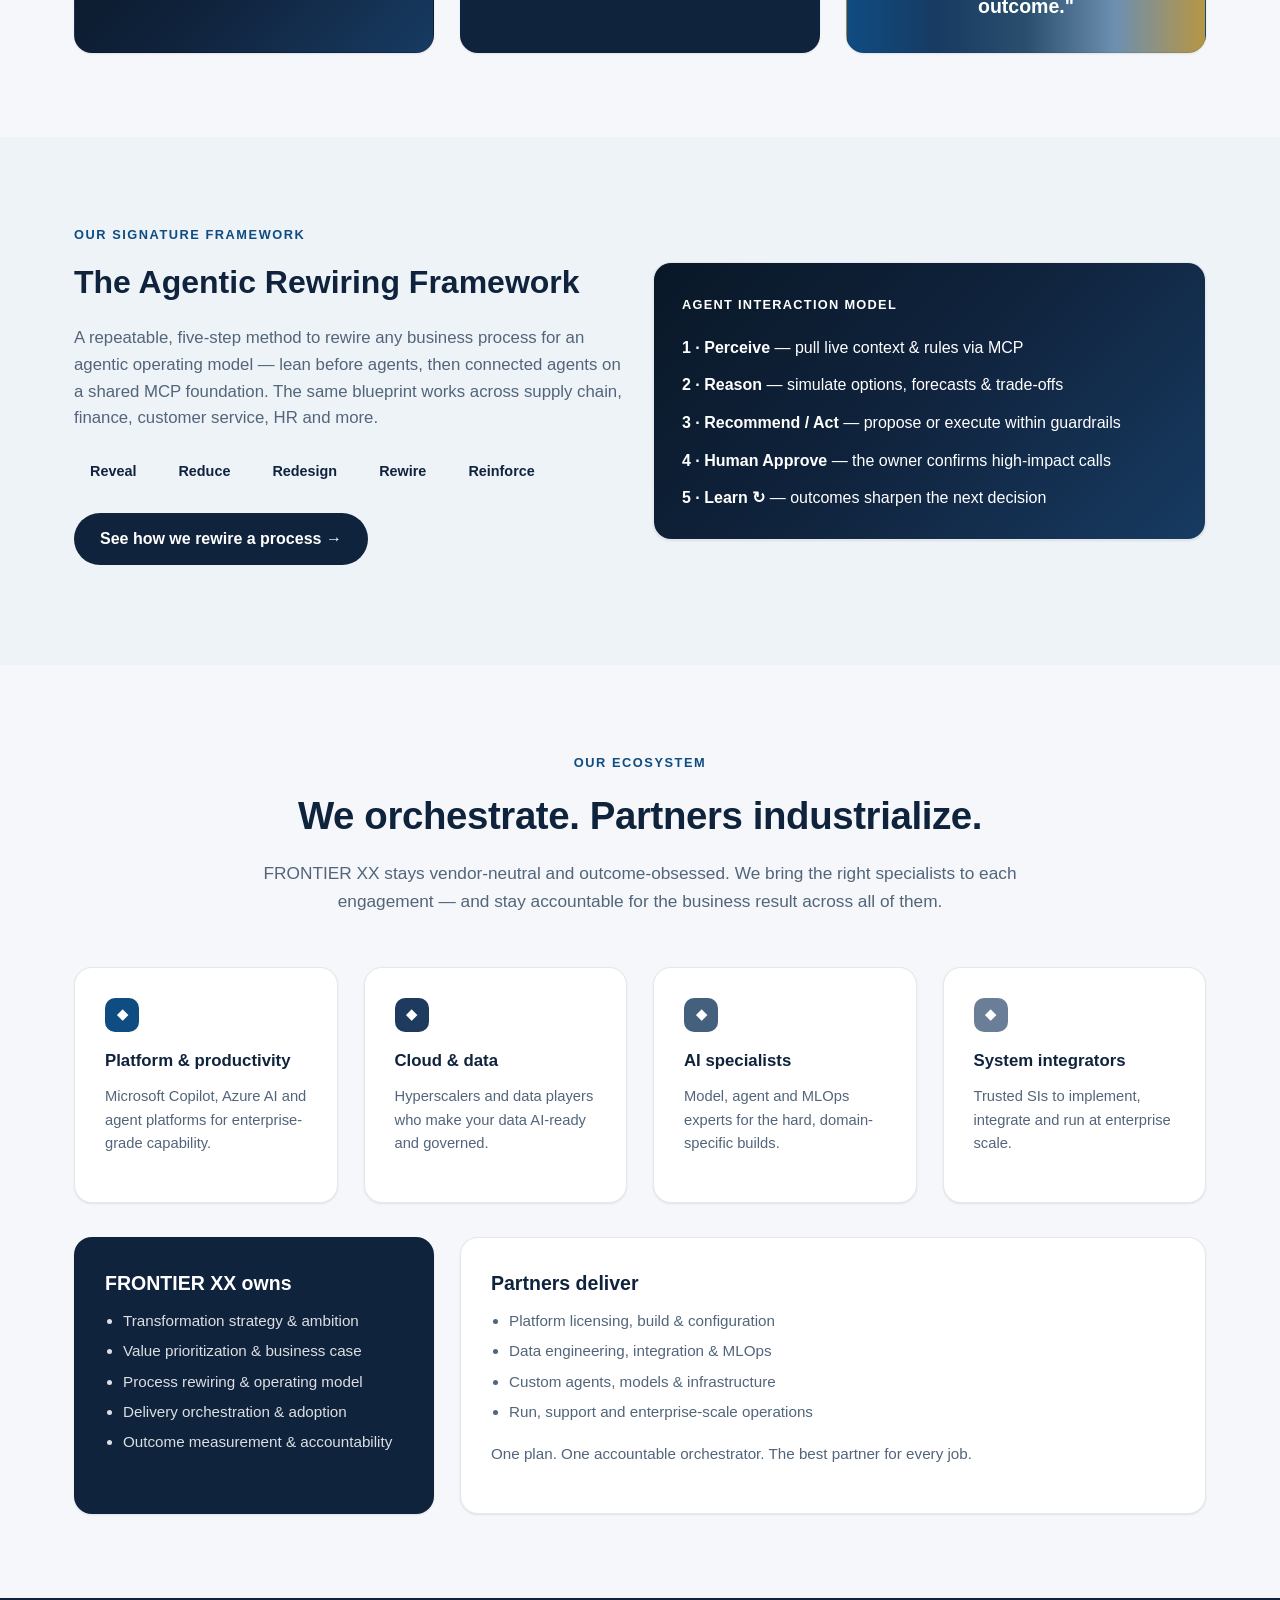
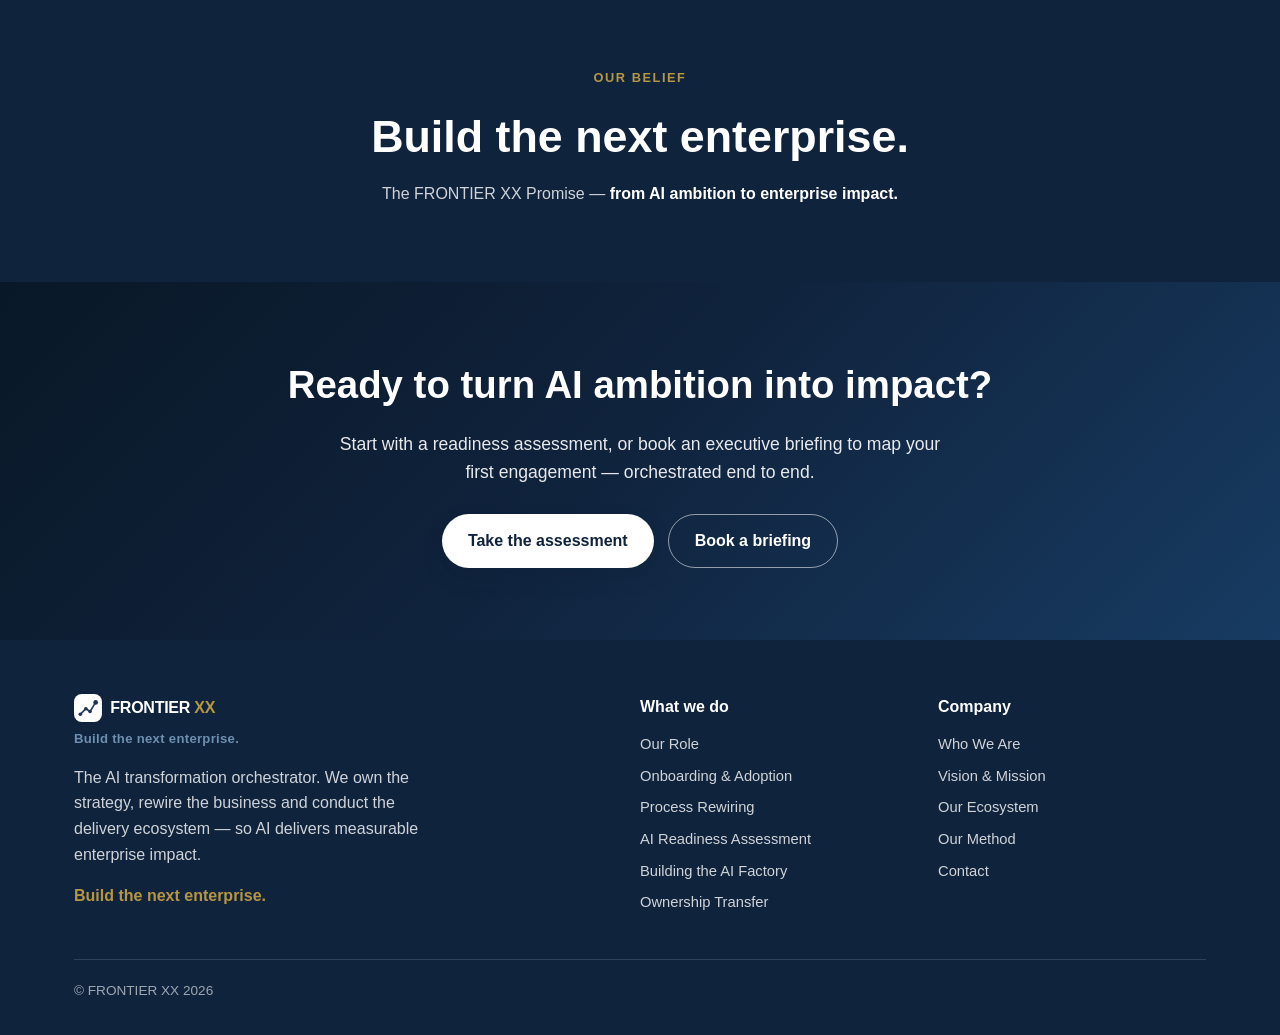
==== commit 62a98d61: "Add confidentiality labels to site pages" ====
--- a/index.html
+++ b/index.html
@@ -10,6 +10,7 @@
 </head>
 <body>
 <div class="accent-bar"></div>
+<div class="confidential-banner" role="note">Confidential — For intended recipient use only</div>
 
 <nav class="nav">
   <div class="nav-inner">
--- a/assets/styles.css
+++ b/assets/styles.css
@@ -0,0 +1,286 @@
+/* ============================================================
+   FrontierX — Shared Design System
+   Palette sourced from Microsoft "Becoming a Frontier Firm" Playbook
+   #0A6BBA #6B6EE2 #CA6CCD #F97483 #F6BC0E #46A0DE #1F3353 #DEE5F2 #F7F6F4
+   ============================================================ */
+
+:root {
+  --blue:        #0F4C81;
+  --blue-light:  #6D8FB0;
+  --indigo:      #1F3A5F;
+  --magenta:     #44607C;
+  --coral:       #6A7F97;
+  --gold:        #B79643;
+  --navy:        #10233D;
+  --night:       #091827;
+  --mist:        #EEF3F8;
+  --paper:       #F5F7FA;
+
+  --ink:         #122236;
+  --muted:       #52657A;
+  --line:        rgba(16, 35, 61, 0.10);
+  --card:        #ffffff;
+
+  --shadow-sm: 0 1px 2px rgba(16,35,61,.06), 0 1px 3px rgba(16,35,61,.04);
+  --shadow-md: 0 10px 24px rgba(16,35,61,.10), 0 4px 12px rgba(16,35,61,.04);
+  --shadow-lg: 0 18px 40px rgba(16,35,61,.12);
+
+  --radius: 18px;
+  --radius-sm: 12px;
+  --maxw: 1180px;
+
+  --grad-hero: linear-gradient(135deg, #091827 0%, #10233D 48%, #173B62 100%);
+  --grad-accent: linear-gradient(90deg, #0F4C81, #173B62, #2A4F6E, #6D8FB0, #B79643);
+
+  --font: "Segoe UI", -apple-system, BlinkMacSystemFont, "Helvetica Neue", Arial, sans-serif;
+}
+
+* { box-sizing: border-box; }
+
+html { scroll-behavior: smooth; }
+
+body {
+  margin: 0;
+  font-family: var(--font);
+  color: var(--ink);
+  background: var(--paper);
+  line-height: 1.6;
+  -webkit-font-smoothing: antialiased;
+}
+
+a { color: var(--blue); text-decoration: none; }
+a:hover { text-decoration: underline; }
+
+.container { max-width: var(--maxw); margin: 0 auto; padding: 0 24px; }
+
+/* ---------- Top accent bar ---------- */
+.accent-bar { height: 6px; background: var(--grad-accent); }
+
+/* ---------- Nav ---------- */
+.nav {
+  position: -webkit-sticky;
+  position: sticky; top: 0; z-index: 50;
+  background: linear-gradient(90deg, var(--night) 0%, var(--navy) 100%);
+  border-bottom: 1px solid rgba(255,255,255,.10);
+}
+.nav-inner {
+  display: flex; align-items: center; justify-content: space-between;
+  height: 72px; max-width: var(--maxw); margin: 0 auto; padding: 0 24px;
+}
+.brand { display: flex; flex-direction: column; align-items: flex-start; gap: 3px; font-weight: 700; color: #fff; font-size: 1.05rem; }
+.brand .logo {
+  width: 32px; height: 32px;
+  display: inline-block; flex: 0 0 auto;
+}
+.brand .brandmark {
+  height: 28px; width: auto;
+  display: block; flex: 0 0 auto;
+}
+.brand .brand-tag {
+  font-size: .6rem; font-weight: 700; letter-spacing: 1.8px; text-transform: uppercase;
+  color: var(--blue-light); line-height: 1;
+}
+.brand:hover, .brand:hover .brand-tag { text-decoration: none; }
+.brand span.accent { color: var(--blue); }
+.nav-links { display: flex; gap: 26px; align-items: center; }
+.nav-links a { color: rgba(255,255,255,.88); font-weight: 600; font-size: .95rem; }
+.nav-links a:hover { color: var(--gold); text-decoration: none; }
+.nav-cta {
+  background: #fff; color: var(--navy) !important; padding: 9px 18px;
+  border-radius: 999px; font-size: .9rem;
+}
+.nav-cta:hover { background: var(--gold); text-decoration: none !important; }
+@media (max-width: 820px){ .nav-links a:not(.nav-cta){ display:none; } }
+
+/* ---------- Buttons ---------- */
+.btn {
+  display: inline-flex; align-items: center; gap: 8px;
+  padding: 13px 26px; border-radius: 999px; font-weight: 600;
+  border: 0; cursor: pointer; font-size: 1rem; transition: transform .15s ease, box-shadow .15s ease;
+}
+.btn:hover { text-decoration: none; transform: translateY(-2px); }
+.btn-primary { background: #fff; color: var(--navy); box-shadow: var(--shadow-md); }
+.btn-primary:hover { box-shadow: var(--shadow-lg); }
+.btn-ghost { background: transparent; color: #fff; border: 1.5px solid rgba(255,255,255,.55); }
+.btn-ghost:hover { background: rgba(255,255,255,.12); }
+.btn-dark { background: var(--navy); color: #fff; }
+.btn-dark:hover { background: var(--blue); }
+.btn-download { background: linear-gradient(135deg, #D7B972, #B79643); color: var(--navy); box-shadow: var(--shadow-md); }
+.btn-download:hover { box-shadow: var(--shadow-lg); }
+.btn svg { width: 18px; height: 18px; flex: 0 0 auto; }
+
+/* ---------- Hero ---------- */
+.hero {
+  background: var(--grad-hero); color: #fff;
+  position: relative; overflow: hidden;
+  padding: 92px 0 104px;
+}
+.hero::after {
+  content: ""; position: absolute; inset: 0;
+  background:
+    radial-gradient(600px 300px at 85% 10%, rgba(118, 161, 204, 0.22), transparent 60%),
+    linear-gradient(90deg, rgba(255,255,255,0.02), rgba(255,255,255,0.00));
+  pointer-events: none;
+}
+.hero .container { position: relative; z-index: 1; }
+.eyebrow {
+  display: inline-block; letter-spacing: .12em; text-transform: uppercase;
+  font-size: .76rem; font-weight: 700; color: #D7B972;
+  background: rgba(255,255,255,.05); padding: 7px 14px; border-radius: 999px;
+  border: 1px solid rgba(255,255,255,.14); margin-bottom: 22px;
+}
+.hero h1 { font-size: clamp(2.1rem, 4.6vw, 3.6rem); line-height: 1.08; margin: 0 0 18px; font-weight: 800; letter-spacing: -.02em; }
+.hero p.lead { font-size: clamp(1.05rem, 1.8vw, 1.25rem); max-width: 720px; color: rgba(255,255,255,.84); margin: 0 0 32px; }
+.hero-cta { display: flex; gap: 14px; flex-wrap: wrap; }
+
+/* ---------- Section ---------- */
+section.block { padding: 84px 0; }
+.section-head { max-width: 760px; margin: 0 auto 52px; text-align: center; }
+.kicker { color: var(--blue); font-weight: 700; letter-spacing: .12em; text-transform: uppercase; font-size: .8rem; }
+.section-head h2 { font-size: clamp(1.7rem, 3vw, 2.5rem); margin: 10px 0 14px; color: var(--navy); font-weight: 800; letter-spacing: -.01em; }
+.section-head p { color: var(--muted); font-size: 1.08rem; margin: 0; }
+
+/* ---------- Grid & cards ---------- */
+.grid { display: grid; gap: 26px; }
+.grid-2 { grid-template-columns: repeat(2, 1fr); }
+.grid-3 { grid-template-columns: repeat(3, 1fr); }
+.grid-4 { grid-template-columns: repeat(4, 1fr); }
+@media (max-width: 960px){ .grid-3,.grid-4 { grid-template-columns: repeat(2,1fr); } }
+@media (max-width: 640px){ .grid-2,.grid-3,.grid-4 { grid-template-columns: 1fr; } }
+
+.card {
+  background: var(--card); border-radius: var(--radius);
+  padding: 30px; box-shadow: var(--shadow-sm);
+  border: 1px solid var(--line); transition: transform .2s ease, box-shadow .2s ease;
+  position: relative; overflow: hidden;
+}
+.card:hover { transform: translateY(-4px); box-shadow: var(--shadow-md); }
+.card .num {
+  font-size: .85rem; font-weight: 800; color: #fff;
+  width: 34px; height: 34px; border-radius: 10px; display: grid; place-items: center;
+  margin-bottom: 16px;
+}
+.card h3 { margin: 0 0 10px; font-size: 1.22rem; color: var(--navy); }
+.card p { margin: 0 0 16px; color: var(--muted); font-size: .98rem; }
+.card .tag { font-size: .75rem; font-weight: 700; letter-spacing: .06em; text-transform: uppercase; color: var(--blue); }
+.card ul { margin: 0 0 18px; padding-left: 18px; color: var(--muted); font-size: .95rem; }
+.card ul li { margin-bottom: 6px; }
+.card a.more { font-weight: 700; color: var(--blue); font-size: .95rem; display: inline-flex; gap: 6px; align-items: center; }
+
+/* accent swatches by index */
+.sw-1 { background: var(--blue); }
+.sw-2 { background: var(--indigo); }
+.sw-3 { background: var(--magenta); }
+.sw-4 { background: var(--coral); }
+.sw-5 { background: var(--gold); color: var(--navy) !important; }
+.bar-top { position:absolute; top:0; left:0; right:0; height:5px; }
+
+/* ---------- Stat strip ---------- */
+.stats { background: var(--navy); color: #fff; }
+.stats .grid { text-align: center; }
+.stat .big { font-size: clamp(2.2rem, 4.4vw, 3.3rem); font-weight: 800; background: linear-gradient(90deg, #E8C45A, #F2D98A); -webkit-background-clip: text; background-clip: text; -webkit-text-fill-color: transparent; text-shadow: 0 1px 0 rgba(0,0,0,.15); }
+.stat .lbl { color: rgba(255,255,255,.8); font-size: .95rem; margin-top: 4px; }
+
+/* ---------- Steps / timeline ---------- */
+.steps { counter-reset: step; display: grid; gap: 20px; }
+.step {
+  display: grid; grid-template-columns: 56px 1fr; gap: 20px; align-items: start;
+  background: #fff; border: 1px solid var(--line); border-radius: var(--radius-sm);
+  padding: 24px; box-shadow: var(--shadow-sm);
+}
+.step .dot {
+  width: 48px; height: 48px; border-radius: 14px; display: grid; place-items: center;
+  color: #fff; font-weight: 800; font-size: 1.1rem; background: var(--grad-hero);
+}
+.step h4 { margin: 0 0 6px; color: var(--navy); font-size: 1.1rem; }
+.step p { margin: 0; color: var(--muted); }
+
+/* ---------- Pill list ---------- */
+.pills { display: flex; flex-wrap: wrap; gap: 10px; }
+.pill { background: var(--mist); color: var(--navy); padding: 8px 16px; border-radius: 999px; font-size: .9rem; font-weight: 600; }
+
+/* ---------- Table ---------- */
+.table-wrap { overflow-x: auto; border-radius: var(--radius); box-shadow: var(--shadow-sm); border: 1px solid var(--line); }
+table { border-collapse: collapse; width: 100%; background: #fff; min-width: 640px; }
+th, td { padding: 16px 18px; text-align: left; border-bottom: 1px solid var(--line); font-size: .95rem; }
+th { background: var(--navy); color: #fff; font-weight: 700; }
+tr:last-child td { border-bottom: 0; }
+tbody tr:hover { background: var(--paper); }
+
+/* ---------- CTA band ---------- */
+.cta-band { background: var(--grad-hero); color: #fff; text-align: center; padding: 72px 0; }
+.cta-band h2 { font-size: clamp(1.7rem, 3vw, 2.4rem); margin: 0 0 14px; }
+.cta-band p { color: rgba(255,255,255,.9); max-width: 620px; margin: 0 auto 28px; font-size: 1.1rem; }
+
+/* ---------- Page hero (interior) ---------- */
+.page-hero { background: var(--grad-hero); color: #fff; padding: 64px 0; position: relative; overflow: hidden; }
+.page-hero::after { content:""; position:absolute; inset:0; background: radial-gradient(500px 260px at 90% 20%, rgba(246,188,14,.25), transparent 60%); }
+.page-hero .container { position: relative; z-index: 1; }
+.page-hero .breadcrumb { font-size: .85rem; color: rgba(255,255,255,.75); margin-bottom: 14px; }
+.page-hero .breadcrumb a { color: rgba(255,255,255,.9); }
+.page-hero h1 { font-size: clamp(1.9rem, 3.6vw, 2.9rem); margin: 0 0 12px; font-weight: 800; }
+.page-hero p { font-size: 1.15rem; max-width: 720px; color: rgba(255,255,255,.92); margin: 0; }
+.svc-badge { display:inline-block; font-weight:800; font-size:.8rem; letter-spacing:.1em; text-transform:uppercase; padding:6px 14px; border-radius:999px; margin-bottom:16px; }
+
+/* ---------- Callout ---------- */
+.callout { background: var(--mist); border-left: 5px solid var(--blue); border-radius: var(--radius-sm); padding: 24px 28px; margin: 28px 0; }
+.callout strong { color: var(--navy); }
+.quote { font-size: 1.2rem; font-style: italic; color: var(--navy); border-left: 4px solid var(--magenta); padding-left: 20px; margin: 30px 0; }
+.quote cite { display:block; font-style: normal; font-size: .9rem; color: var(--muted); margin-top: 10px; }
+
+/* ---------- Footer ---------- */
+footer.site { background: var(--navy); color: rgba(255,255,255,.8); padding: 54px 0 34px; }
+footer.site .cols { display: grid; grid-template-columns: 2fr 1fr 1fr; gap: 30px; }
+@media (max-width: 760px){ footer.site .cols { grid-template-columns: 1fr; } }
+footer.site h5 { color: #fff; margin: 0 0 14px; font-size: 1rem; }
+footer.site a { color: rgba(255,255,255,.8); display: block; margin-bottom: 8px; font-size: .92rem; }
+footer.site a:hover { color: #fff; }
+footer.site .copyright { margin-top: 34px; padding-top: 20px; border-top: 1px solid rgba(255,255,255,.14); font-size: .85rem; color: rgba(255,255,255,.6); }
+footer.site .disclaimer { font-size: .78rem; color: rgba(255,255,255,.5); margin-top: 10px; }
+
+/* ---------- Assessment tool ---------- */
+.assess-card { background:#fff; border-radius:var(--radius); box-shadow:var(--shadow-md); border:1px solid var(--line); padding:34px; }
+.dim { margin-bottom: 26px; }
+.dim-head { display:flex; justify-content:space-between; align-items:center; margin-bottom:10px; }
+.dim-head h4 { margin:0; color:var(--navy); font-size:1.05rem; }
+.dim-head .dim-tag { font-size:.75rem; font-weight:700; color:#fff; padding:3px 10px; border-radius:999px; }
+.dim p.desc { margin:0 0 14px; color:var(--muted); font-size:.92rem; }
+.opts { display:grid; grid-template-columns: repeat(5,1fr); gap:8px; }
+@media (max-width:640px){ .opts{ grid-template-columns: repeat(2,1fr);} }
+.opt { position:relative; }
+.opt input { position:absolute; opacity:0; }
+.opt label {
+  display:block; text-align:center; padding:12px 8px; border:1.5px solid var(--line);
+  border-radius:10px; cursor:pointer; font-size:.85rem; font-weight:600; color:var(--muted);
+  transition: all .15s ease; height:100%;
+}
+.opt input:checked + label { border-color:var(--blue); background:var(--blue); color:#fff; box-shadow:var(--shadow-sm); }
+.opt label:hover { border-color:var(--blue-light); }
+
+.result-panel { background:var(--grad-hero); color:#fff; border-radius:var(--radius); padding:34px; margin-top:28px; display:none; }
+.result-panel.show { display:block; }
+.score-ring { font-size:3rem; font-weight:800; }
+.result-panel h3 { margin:0 0 6px; font-size:1.6rem; }
+.result-panel .maturity { font-weight:700; color:var(--gold); letter-spacing:.08em; text-transform:uppercase; font-size:.9rem; }
+.progress { height:14px; background:rgba(255,255,255,.2); border-radius:999px; overflow:hidden; margin:18px 0; }
+.progress > div { height:100%; background:var(--grad-accent); width:0; transition: width .8s ease; }
+.rec-list { margin:18px 0 0; padding-left:20px; }
+.rec-list li { margin-bottom:8px; color:rgba(255,255,255,.92); }
+
+.reveal { opacity:0; transform: translateY(20px); transition: opacity .6s ease, transform .6s ease; }
+.reveal.in { opacity:1; transform:none; }
+
+/* ---------- Print / PDF ---------- */
+@media print {
+  @page { margin: 14mm; }
+  html { scroll-behavior: auto; }
+  body { background: #fff; -webkit-print-color-adjust: exact; print-color-adjust: exact; }
+  .nav, .accent-bar, .cta-band, .no-print, .btn-download, .download-bar { display: none !important; }
+  .reveal { opacity: 1 !important; transform: none !important; }
+  .hero, .page-hero, .result-panel, .belief-band, .cta-band { color: #000; }
+  .hero, .page-hero { background: #fff !important; }
+  .hero *, .page-hero * { color: #16233b !important; }
+  a { color: #16233b; text-decoration: none; }
+  section, .block, .card, .step, .apf-node, .apf-stage { break-inside: avoid; page-break-inside: avoid; }
+  .block, section { padding-top: 22px; padding-bottom: 22px; }
+}
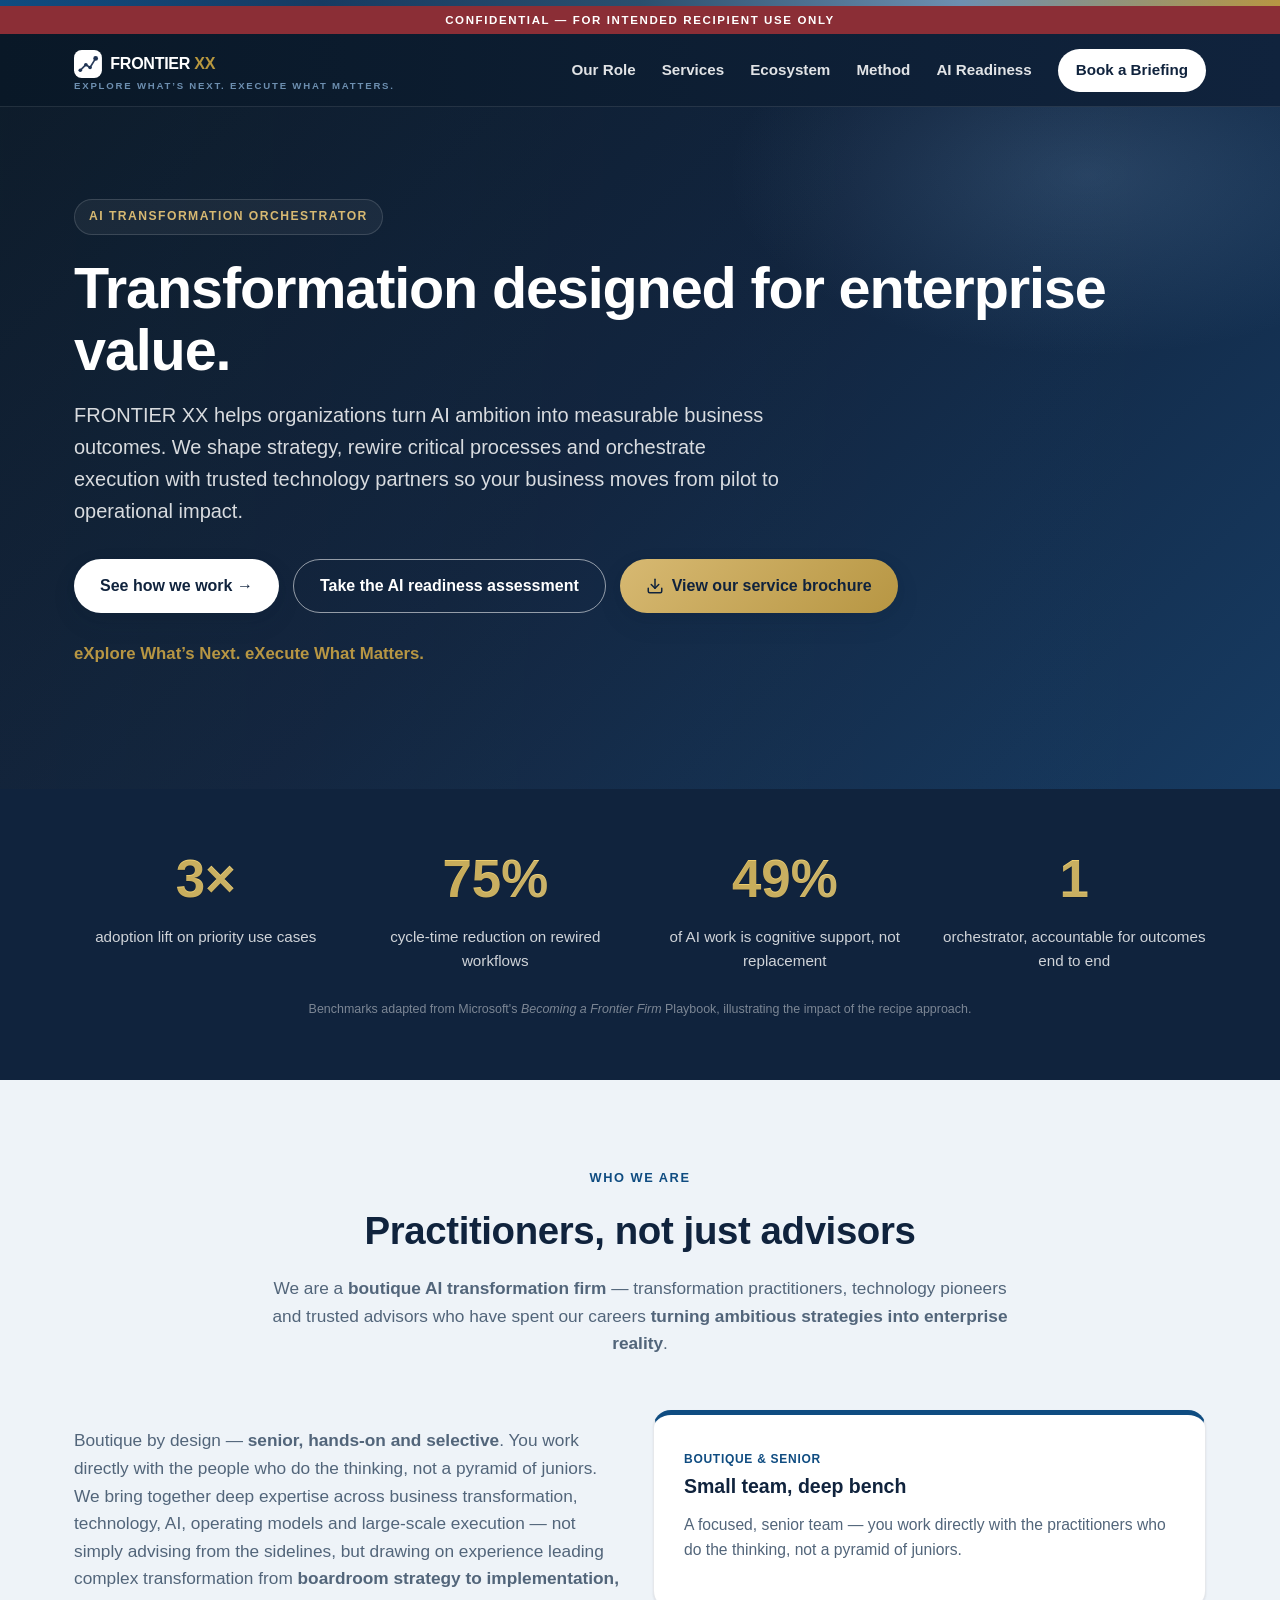
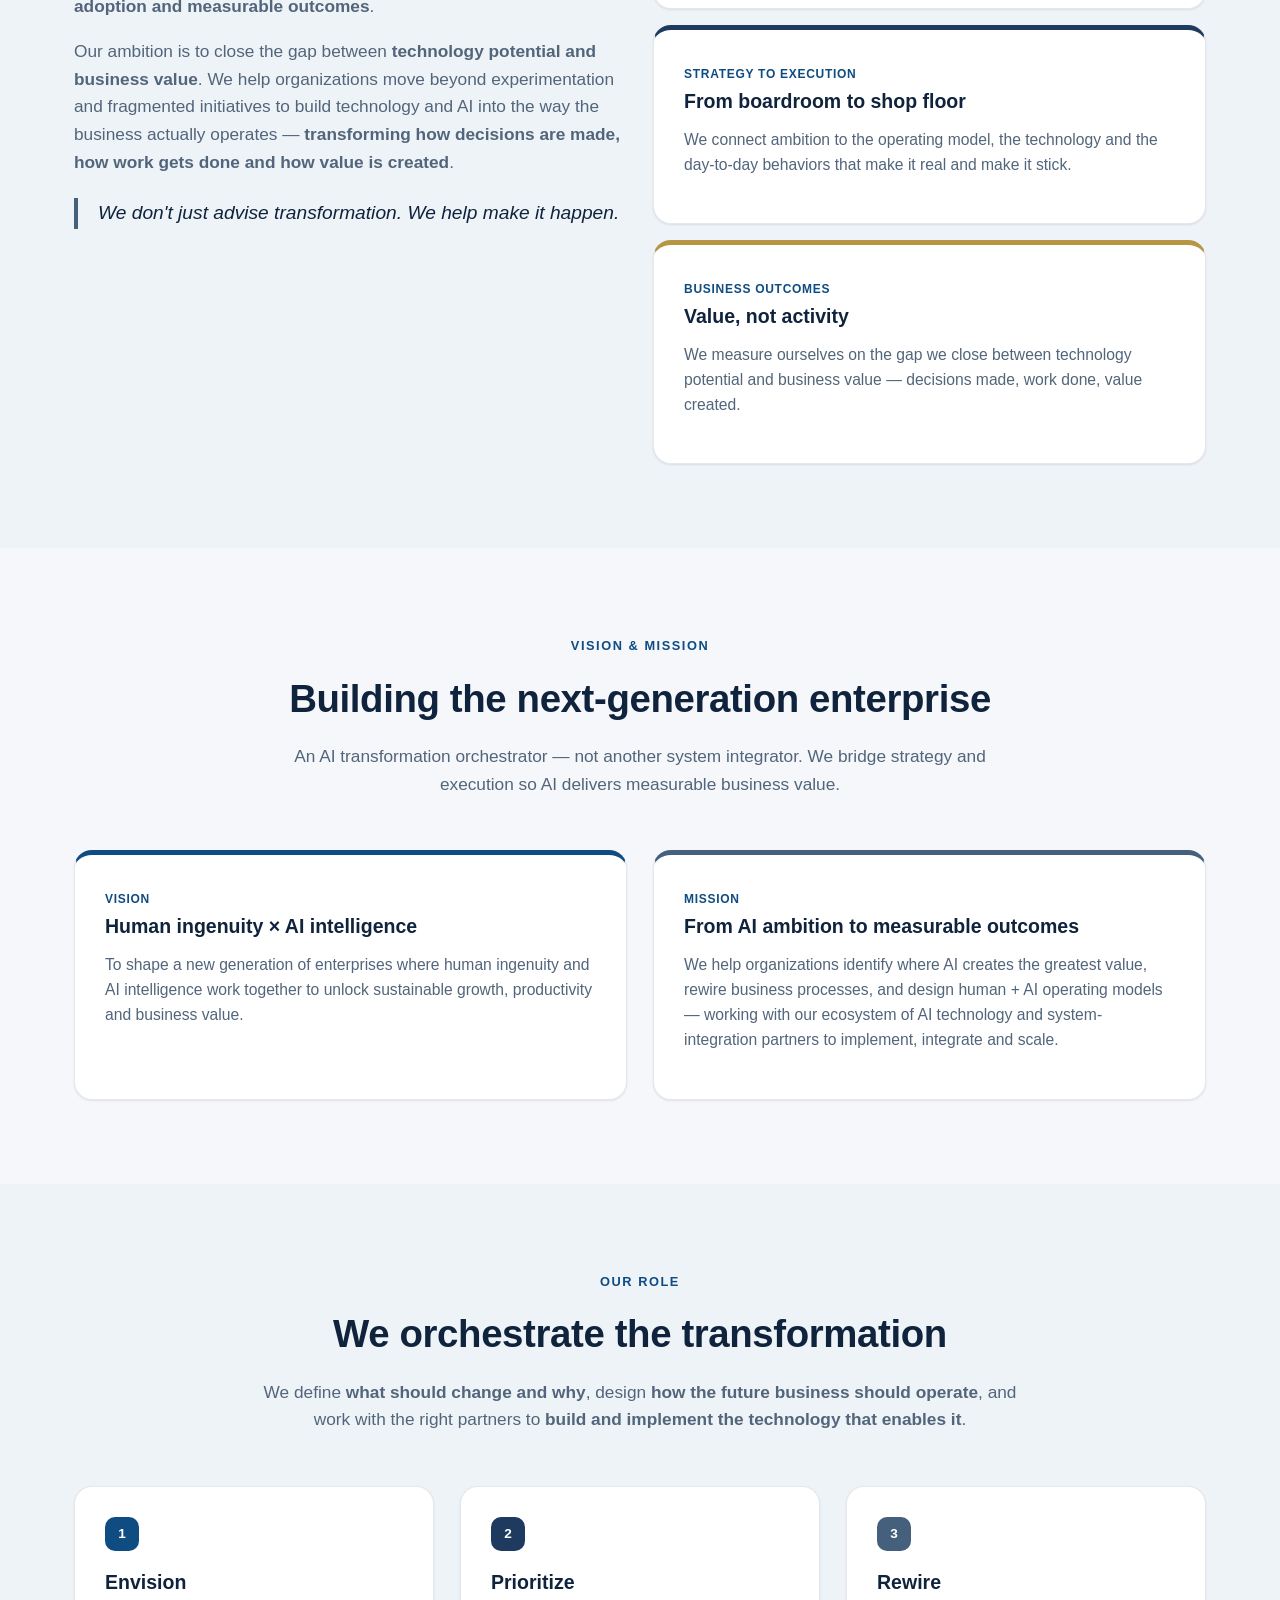
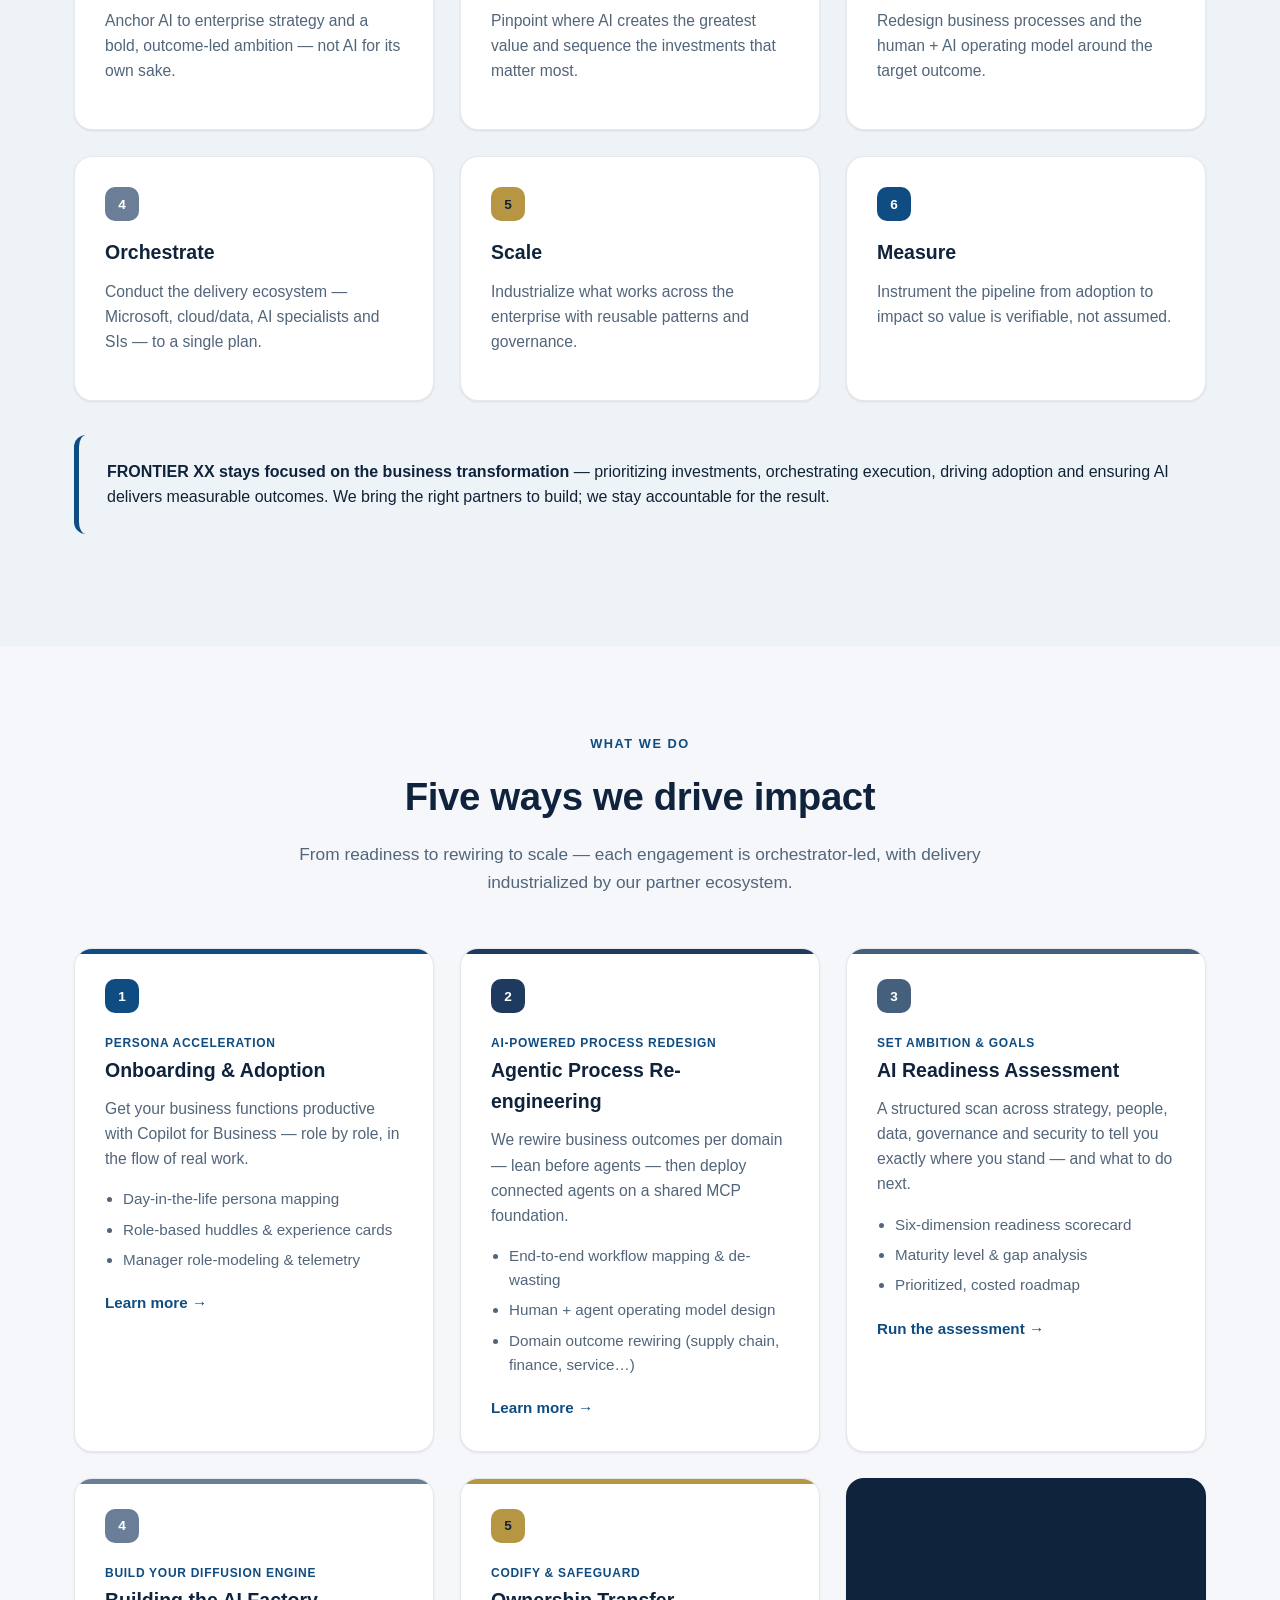
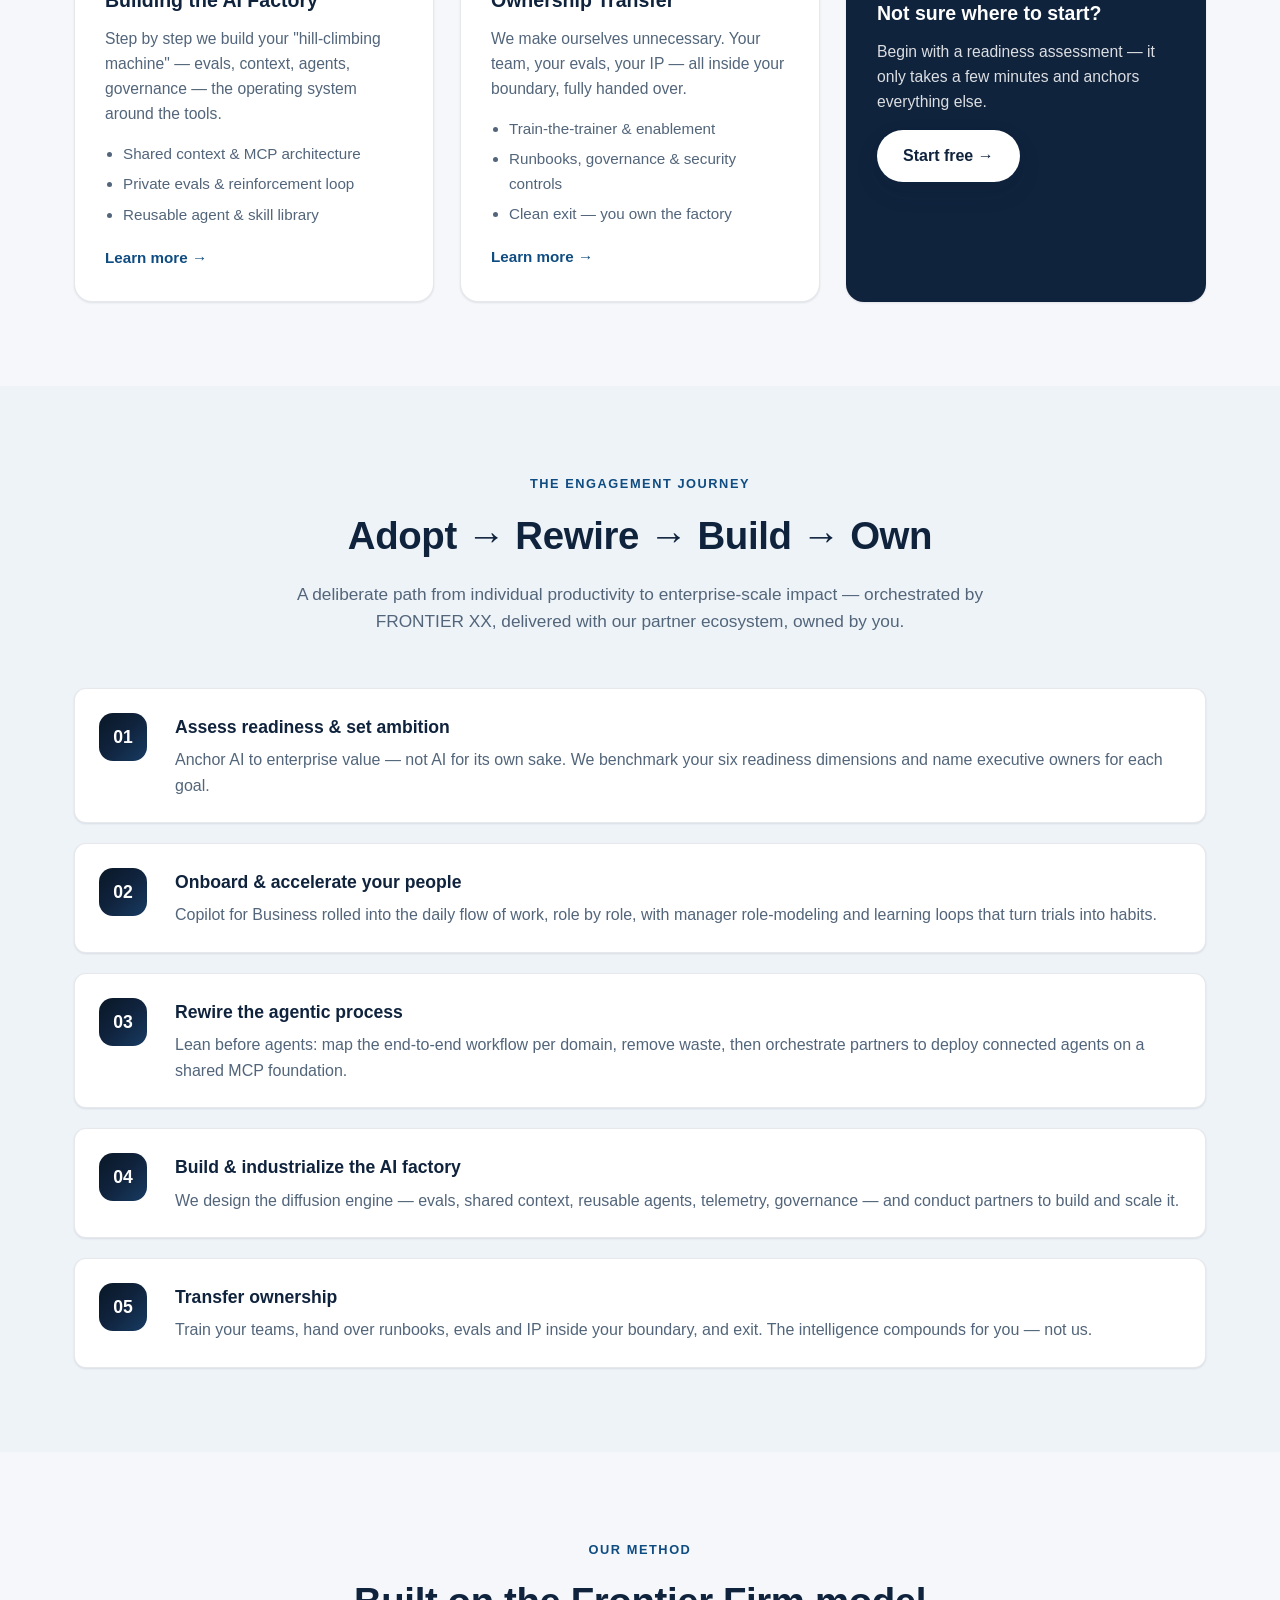
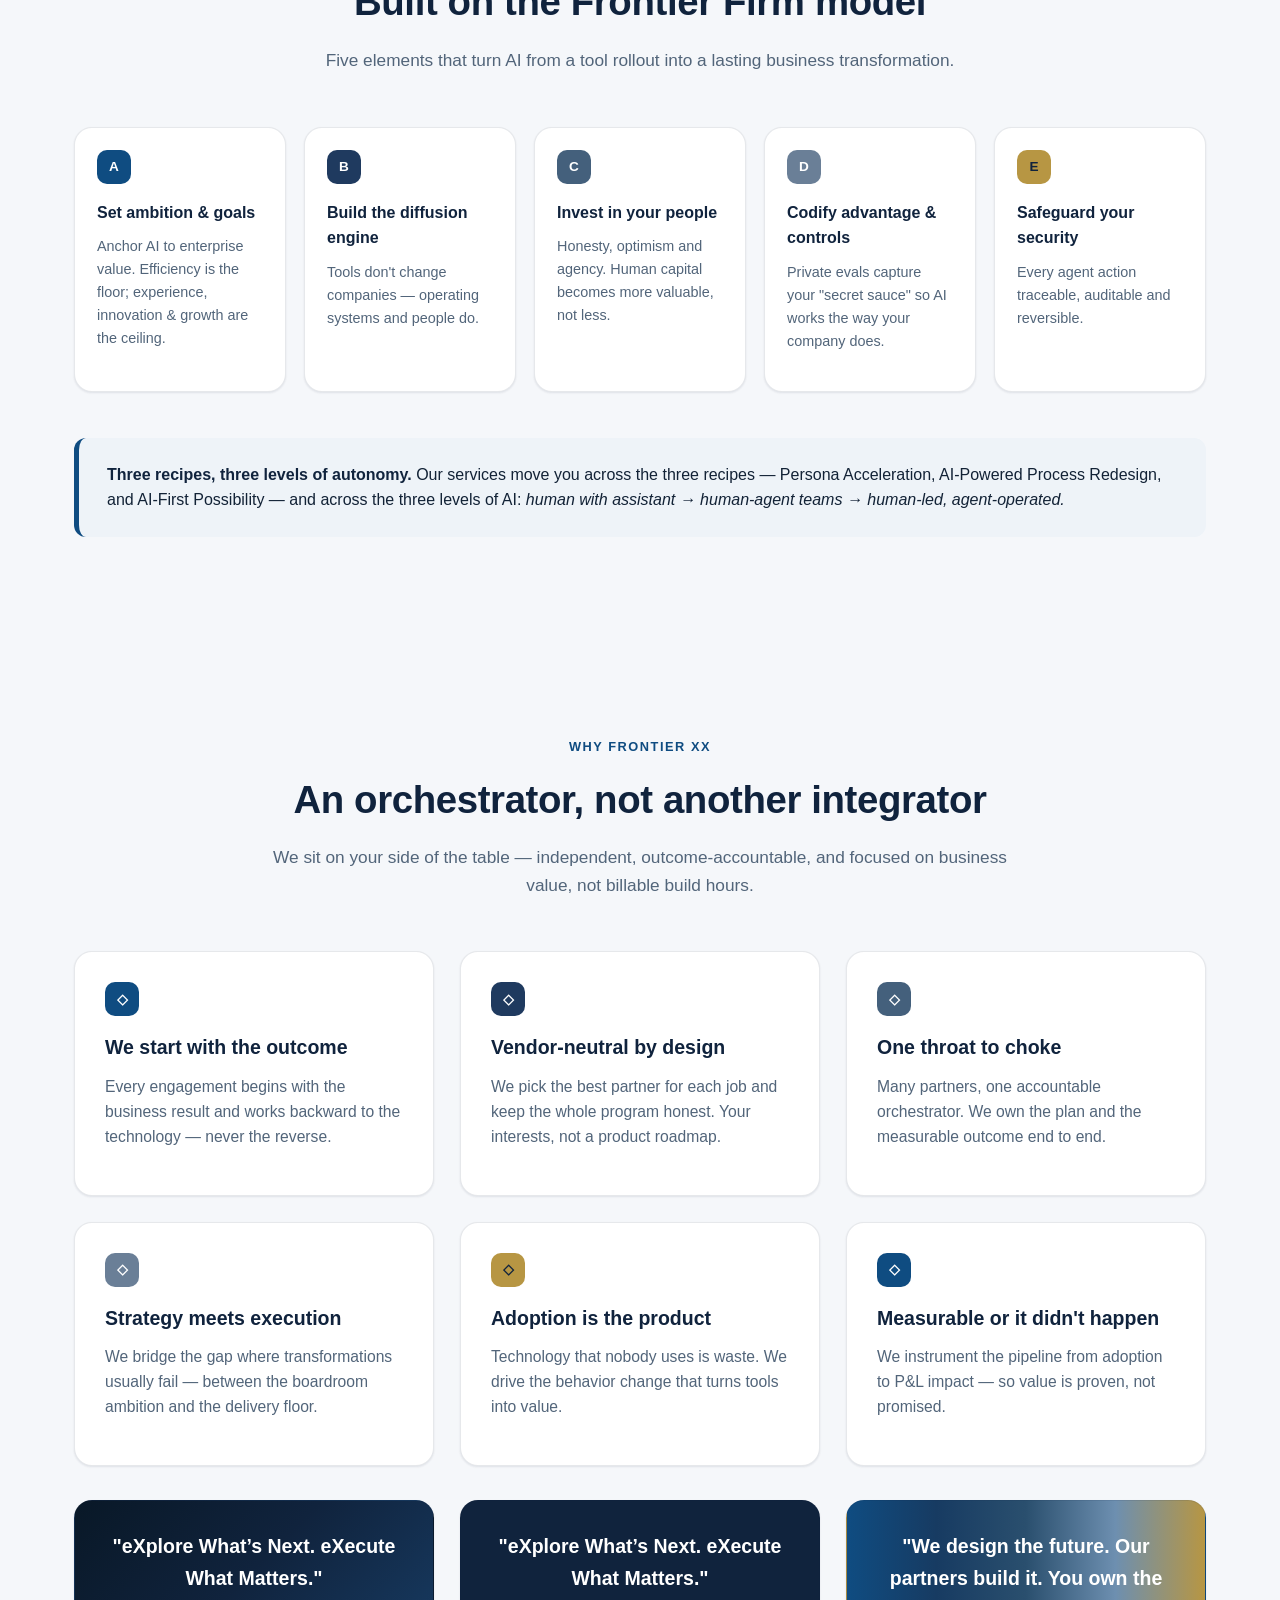
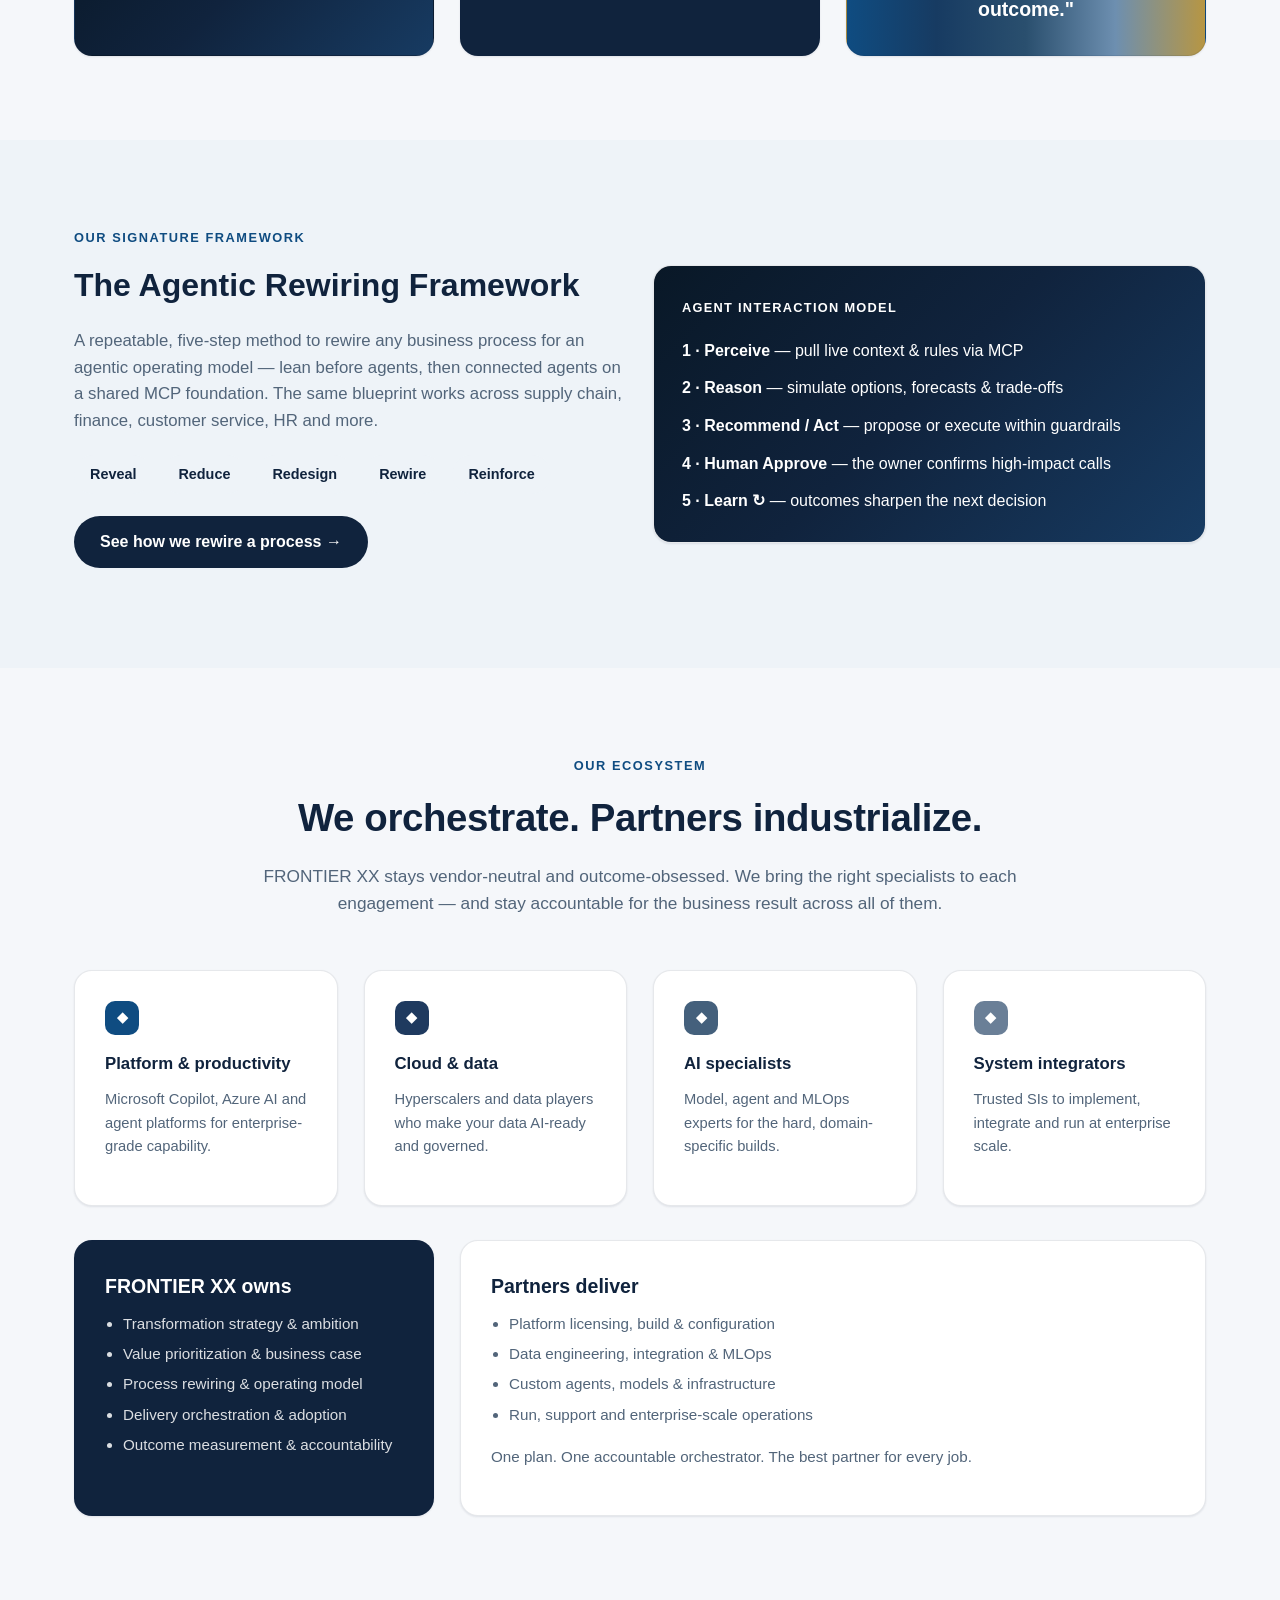
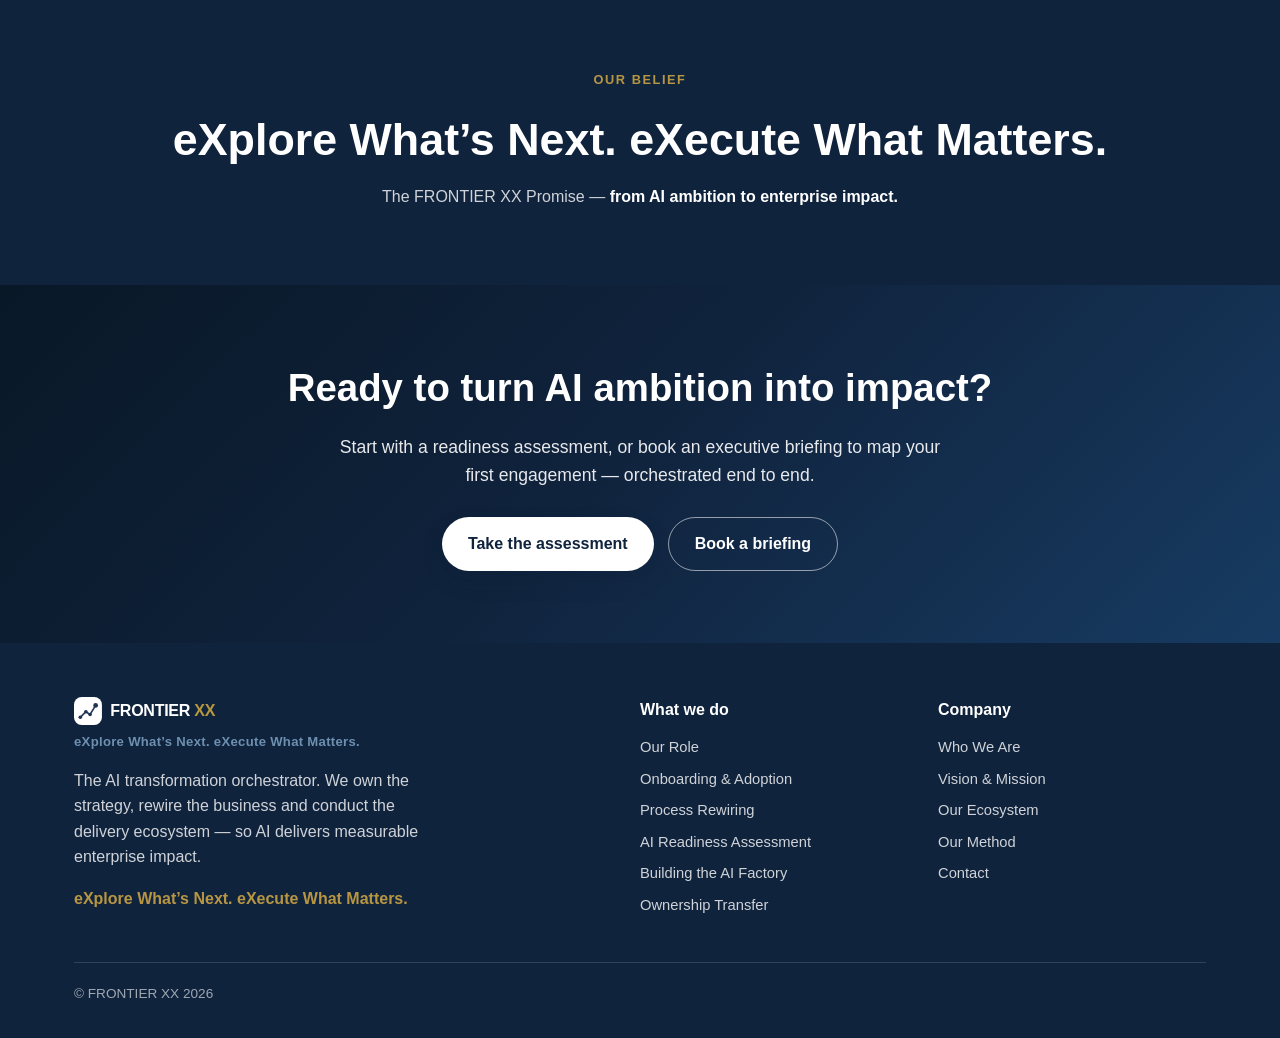
==== commit 968c9279: "Update slogan across all pages" ====
--- a/index.html
+++ b/index.html
@@ -14,7 +14,7 @@
 
 <nav class="nav">
   <div class="nav-inner">
-    <a class="brand" href="home.html"><img class="brandmark" src="assets/logo-lockup-light.svg" alt="FRONTIER XX"><span class="brand-tag">Build the next enterprise.</span></a>
+    <a class="brand" href="home.html"><img class="brandmark" src="assets/logo-lockup-light.svg" alt="FRONTIER XX"><span class="brand-tag">eXplore What&rsquo;s Next. eXecute What Matters.</span></a>
     <div class="nav-links">
       <a href="#role">Our Role</a>
       <a href="#services">Services</a>
@@ -40,7 +40,7 @@
         View our service brochure
       </a>
     </div>
-    <p style="margin-top:28px;font-size:1.05rem;font-weight:600;color:var(--gold);">Build the next enterprise.</p>
+    <p style="margin-top:28px;font-size:1.05rem;font-weight:600;color:var(--gold);">eXplore What&rsquo;s Next. eXecute What Matters.</p>
   </div>
 </header>
 
@@ -283,8 +283,8 @@
       <div class="card reveal"><div class="num sw-1">◇</div><h3>Measurable or it didn't happen</h3><p>We instrument the pipeline from adoption to P&amp;L impact — so value is proven, not promised.</p></div>
     </div>
     <div class="grid grid-3 reveal" style="margin-top:34px;text-align:center;">
-      <div class="card" style="background:var(--grad-hero);color:#fff;"><h3 style="color:#fff;margin:0;">"Build the next enterprise."</h3></div>
-      <div class="card" style="background:var(--navy);color:#fff;"><h3 style="color:#fff;margin:0;">"Build the next enterprise."</h3></div>
+      <div class="card" style="background:var(--grad-hero);color:#fff;"><h3 style="color:#fff;margin:0;">"eXplore What&rsquo;s Next. eXecute What Matters."</h3></div>
+      <div class="card" style="background:var(--navy);color:#fff;"><h3 style="color:#fff;margin:0;">"eXplore What&rsquo;s Next. eXecute What Matters."</h3></div>
       <div class="card" style="background:var(--grad-accent);color:#fff;"><h3 style="color:#fff;margin:0;">"We design the future. Our partners build it. You own the outcome."</h3></div>
     </div>
   </div>
@@ -369,7 +369,7 @@
 <section class="stats block" style="padding:66px 0;text-align:center;">
   <div class="container">
     <span class="kicker" style="color:var(--gold);">Our belief</span>
-    <h2 style="color:#fff;font-size:clamp(1.8rem,4vw,2.8rem);margin:12px 0 8px;">Build the next enterprise.</h2>
+    <h2 style="color:#fff;font-size:clamp(1.8rem,4vw,2.8rem);margin:12px 0 8px;">eXplore What&rsquo;s Next. eXecute What Matters.</h2>
     <p style="color:rgba(255,255,255,.8);max-width:640px;margin:0 auto 10px;">The FRONTIER XX Promise — <strong style="color:#fff;">from AI ambition to enterprise impact.</strong></p>
   </div>
 </section>
@@ -391,9 +391,9 @@
     <div class="cols">
       <div>
         <div class="brand" style="color:#fff;margin-bottom:6px;"><img class="brandmark" src="assets/logo-lockup-light.svg" alt="FRONTIER XX"></div>
-        <div style="font-size:.82rem;font-weight:600;letter-spacing:.3px;color:var(--blue-light);margin-bottom:14px;">Build the next enterprise.</div>
+        <div style="font-size:.82rem;font-weight:600;letter-spacing:.3px;color:var(--blue-light);margin-bottom:14px;">eXplore What&rsquo;s Next. eXecute What Matters.</div>
         <p style="max-width:380px;">The AI transformation orchestrator. We own the strategy, rewire the business and conduct the delivery ecosystem — so AI delivers measurable enterprise impact.</p>
-        <p style="max-width:380px;margin-top:10px;color:var(--gold);font-weight:600;">Build the next enterprise.</p>
+        <p style="max-width:380px;margin-top:10px;color:var(--gold);font-weight:600;">eXplore What&rsquo;s Next. eXecute What Matters.</p>
       </div>
       <div>
         <h5>What we do</h5>
--- a/assets/styles.css
+++ b/assets/styles.css
@@ -55,6 +55,16 @@
 
 /* ---------- Top accent bar ---------- */
 .accent-bar { height: 6px; background: var(--grad-accent); }
+.confidential-banner {
+  background: #8b2e36;
+  color: #fff;
+  text-align: center;
+  padding: 5px 16px;
+  font-size: .72rem;
+  font-weight: 800;
+  letter-spacing: .14em;
+  text-transform: uppercase;
+}
 
 /* ---------- Nav ---------- */
 .nav {
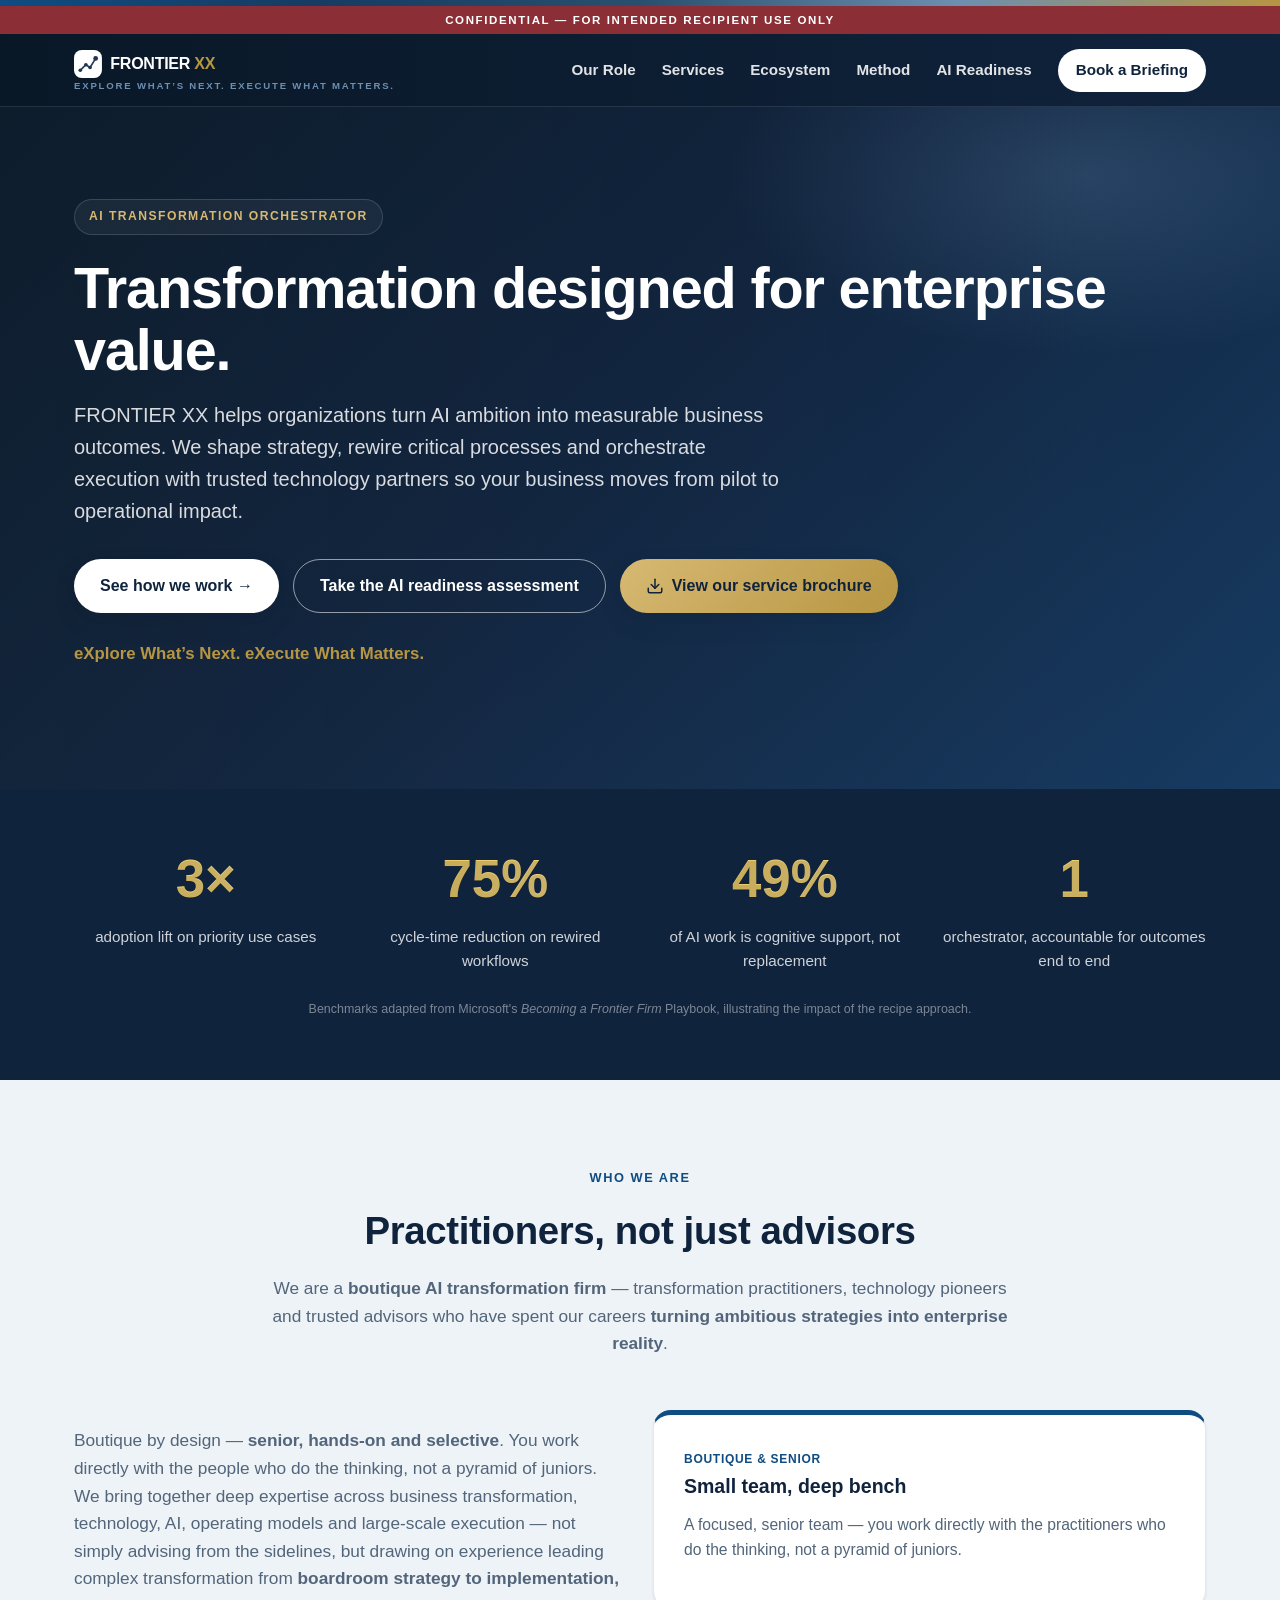
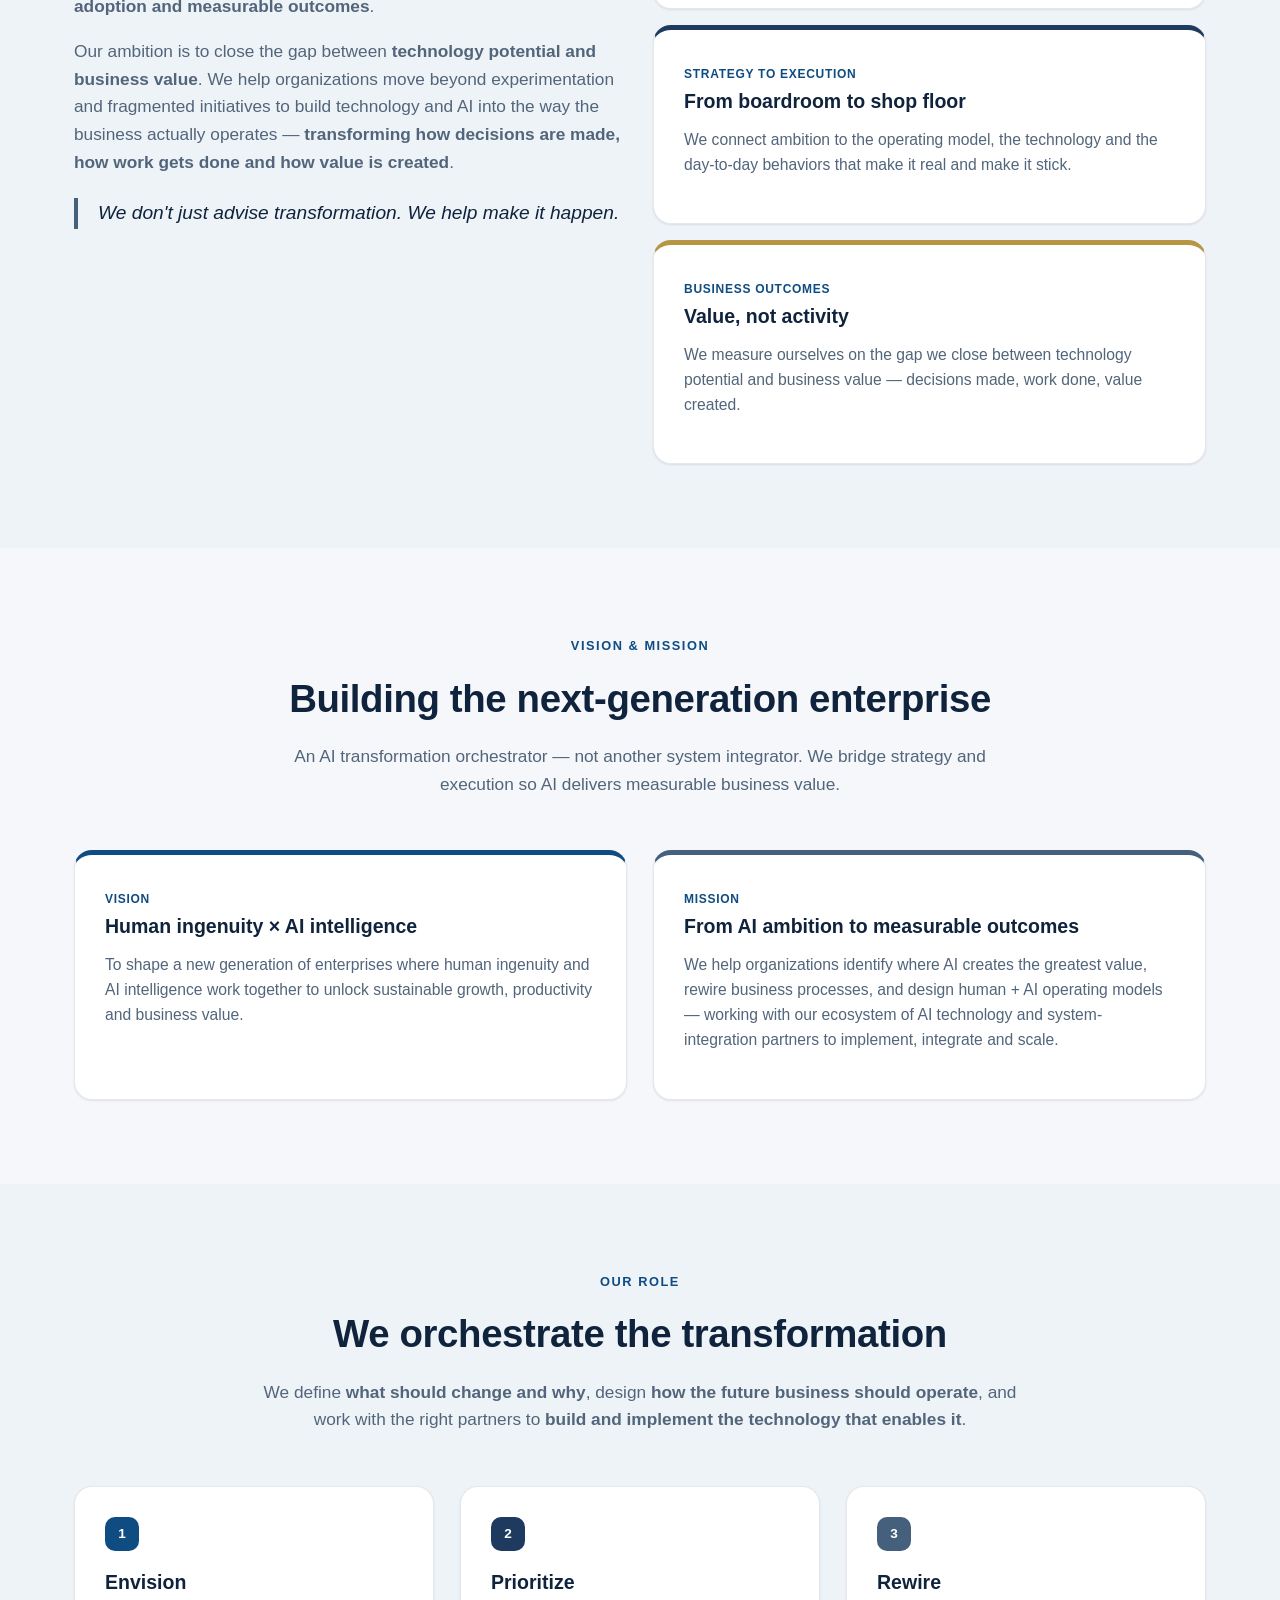
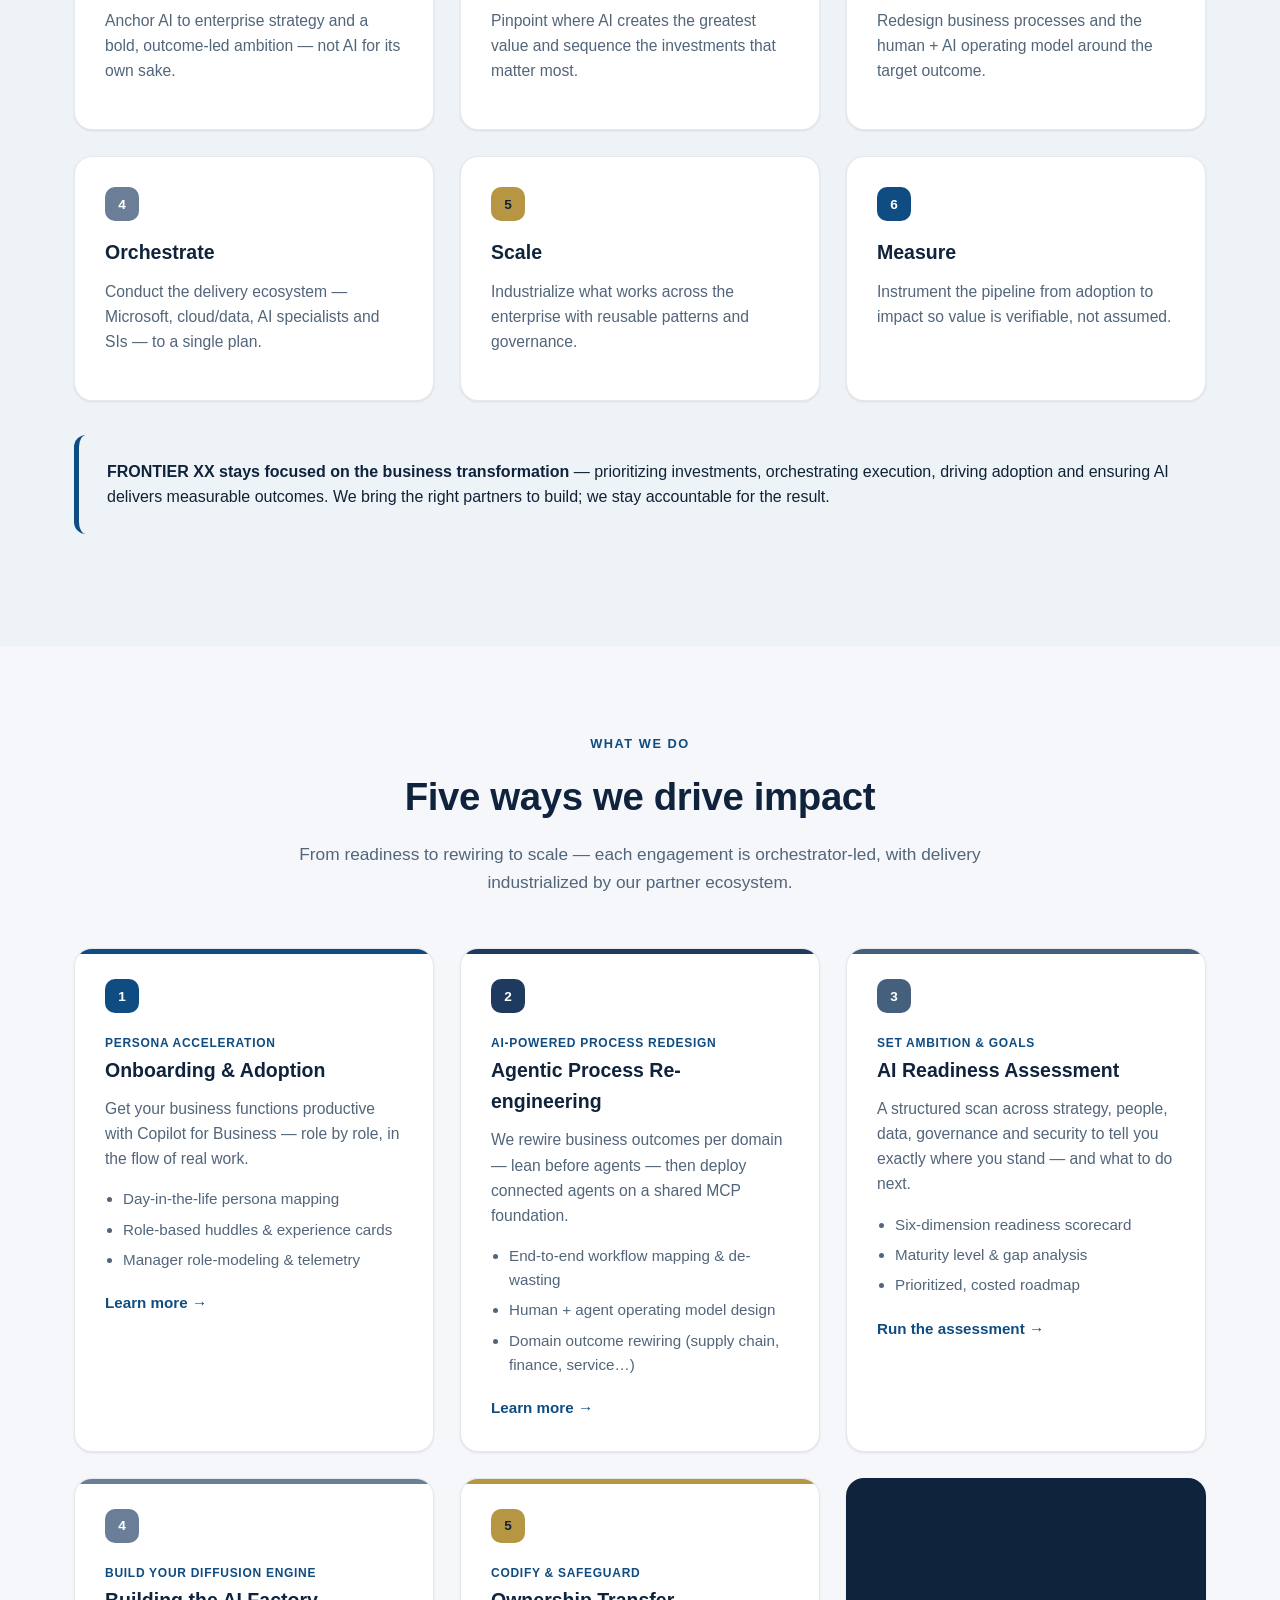
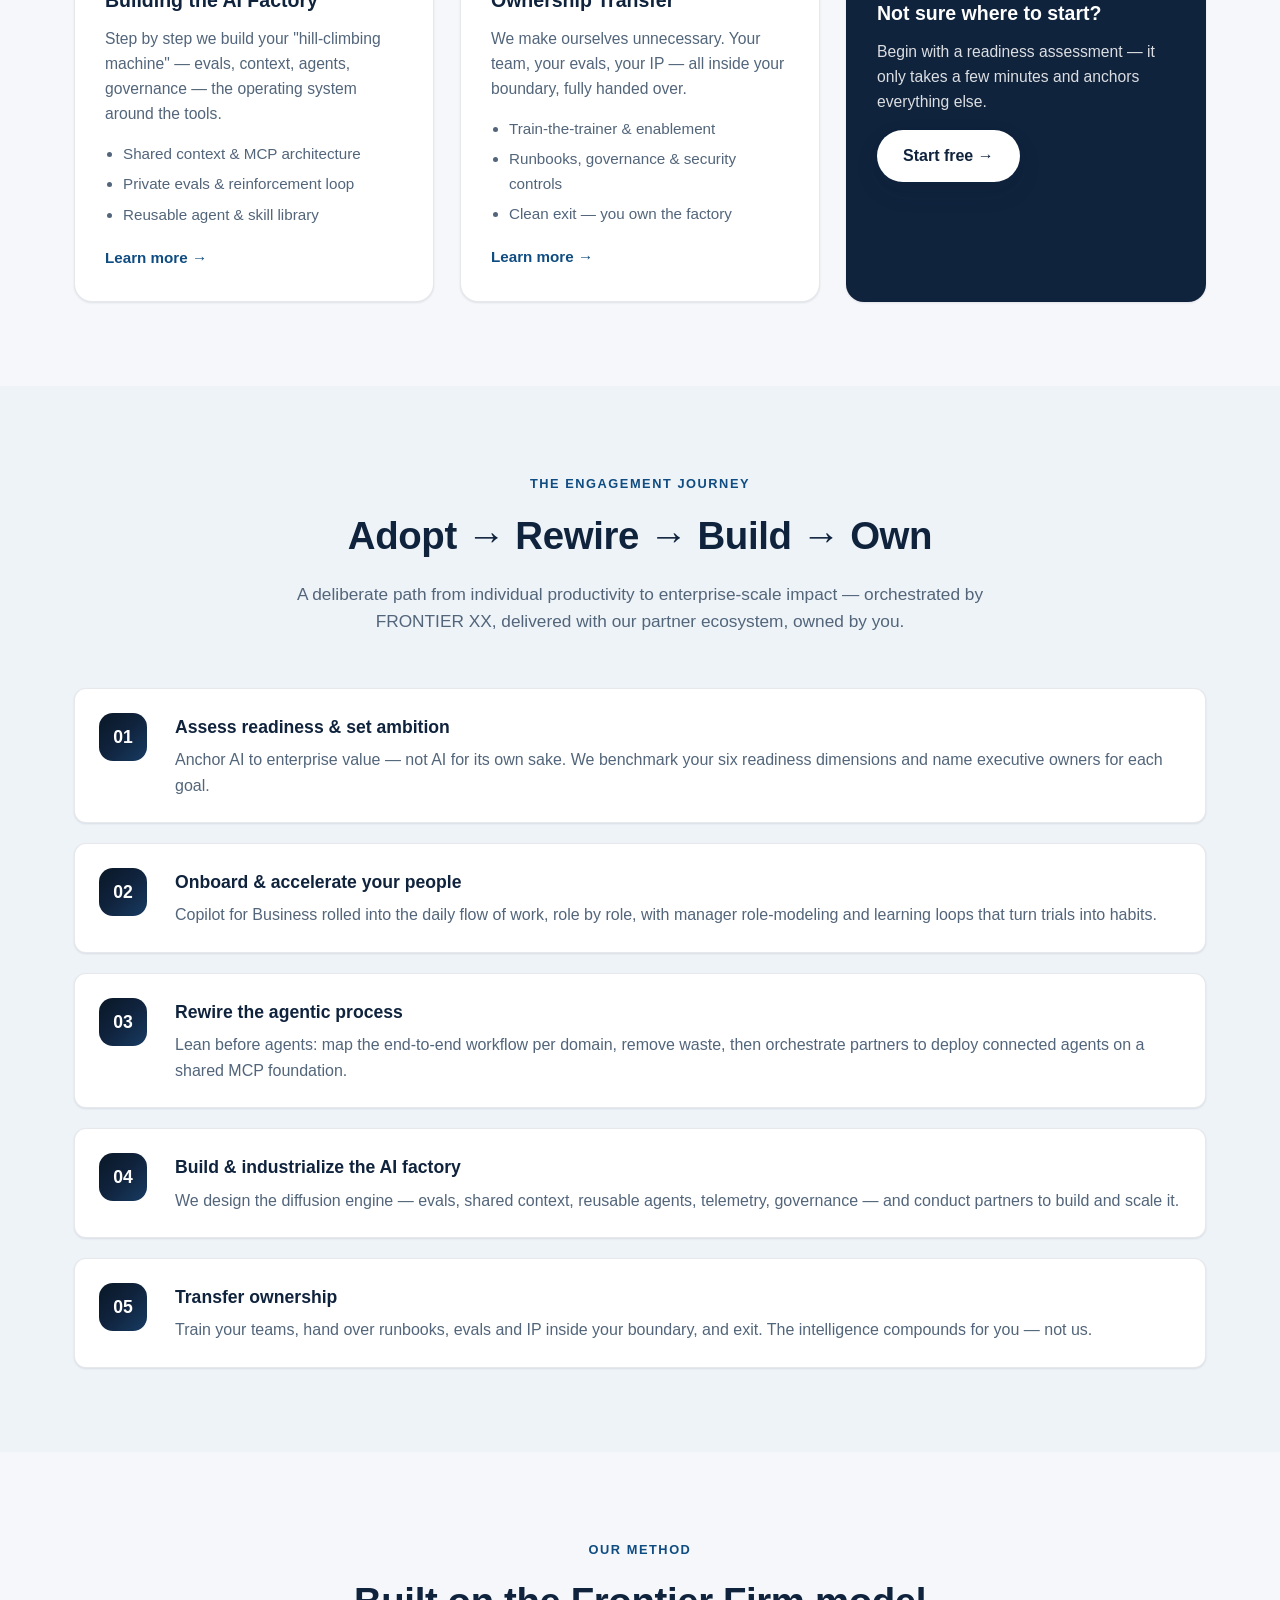
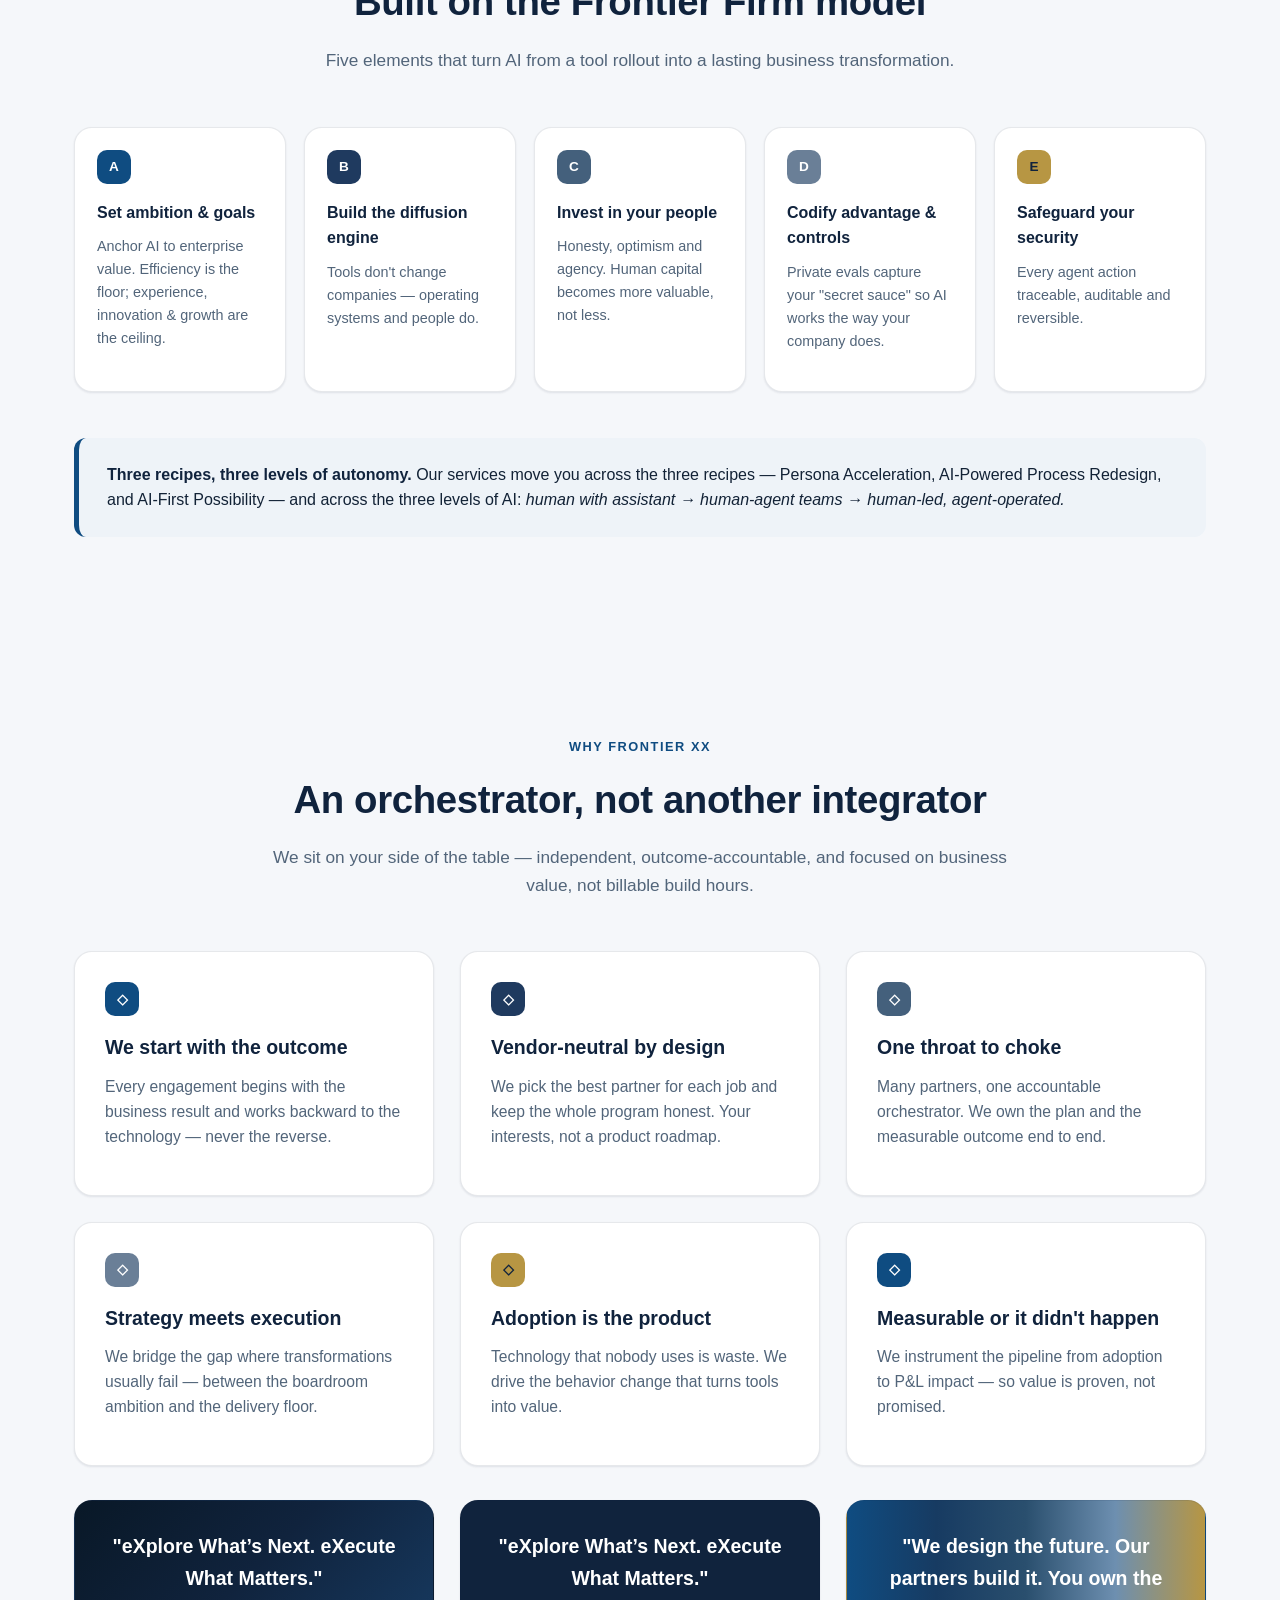
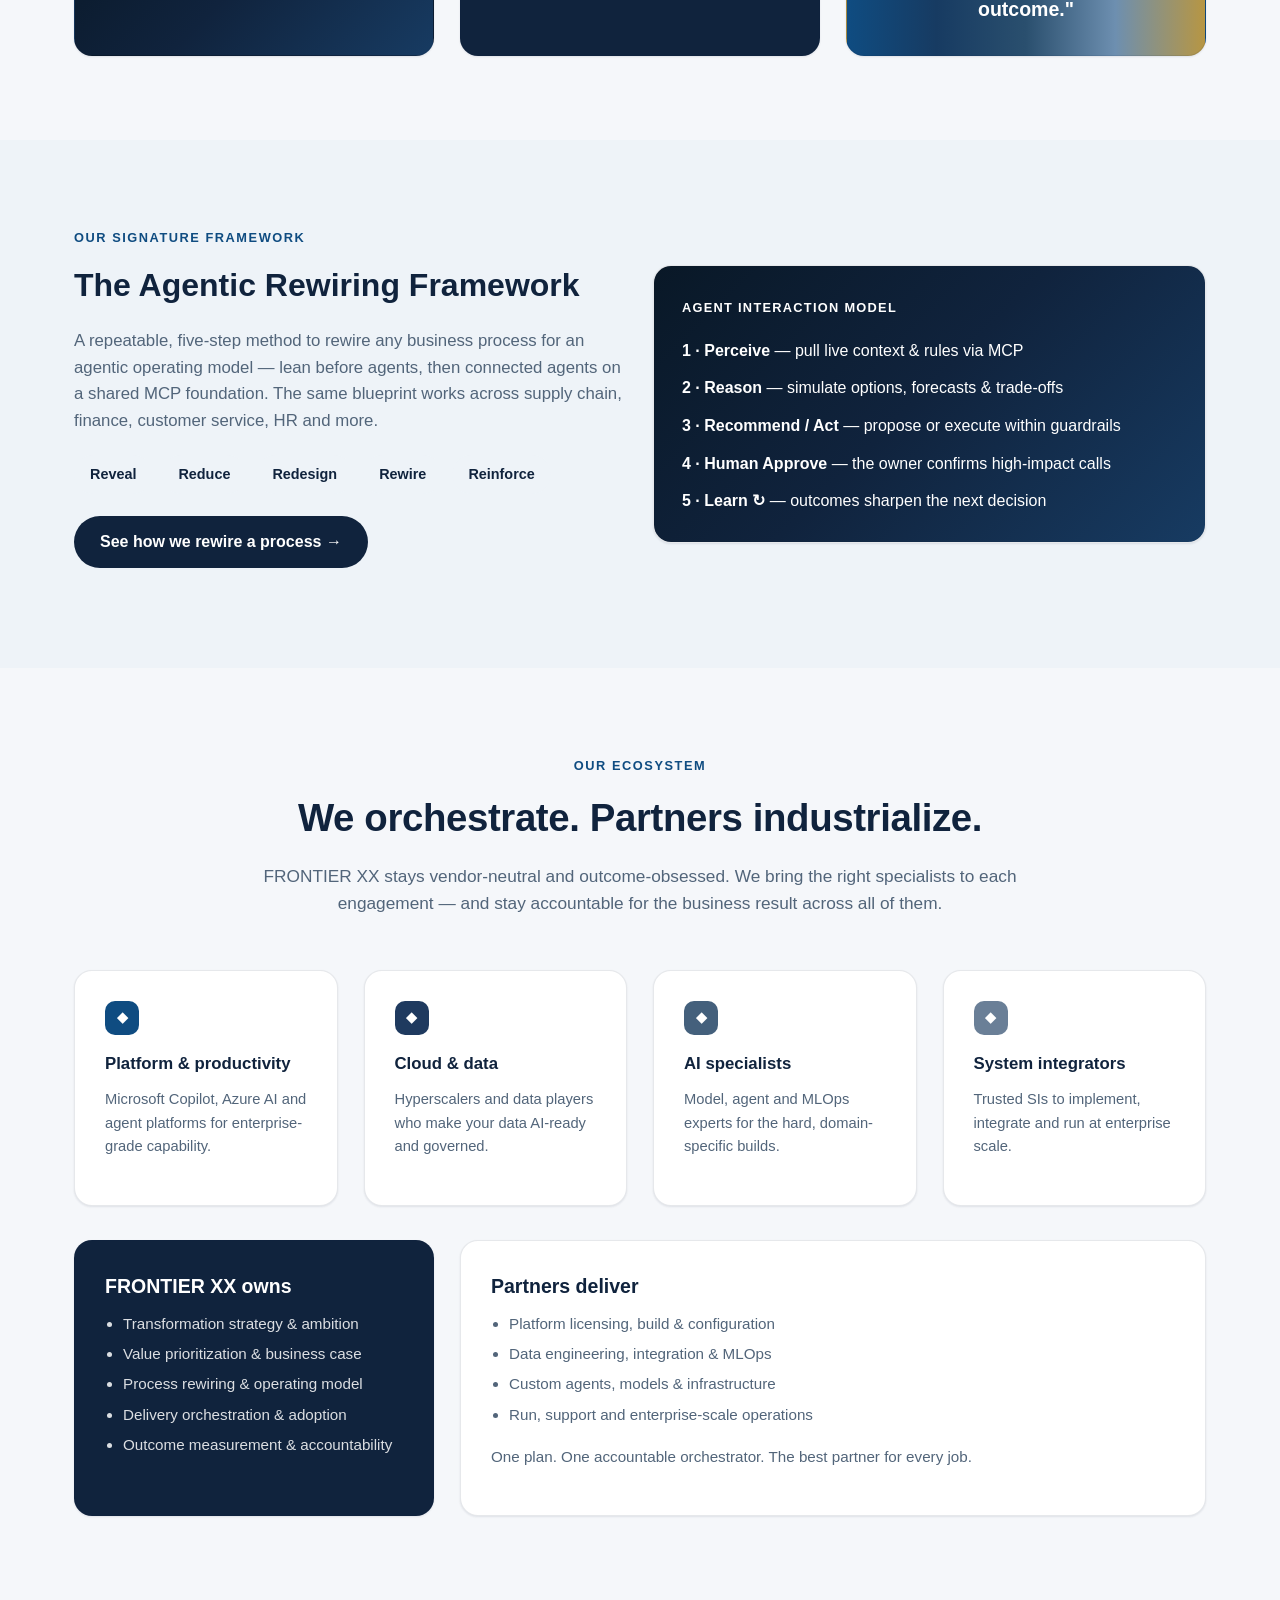
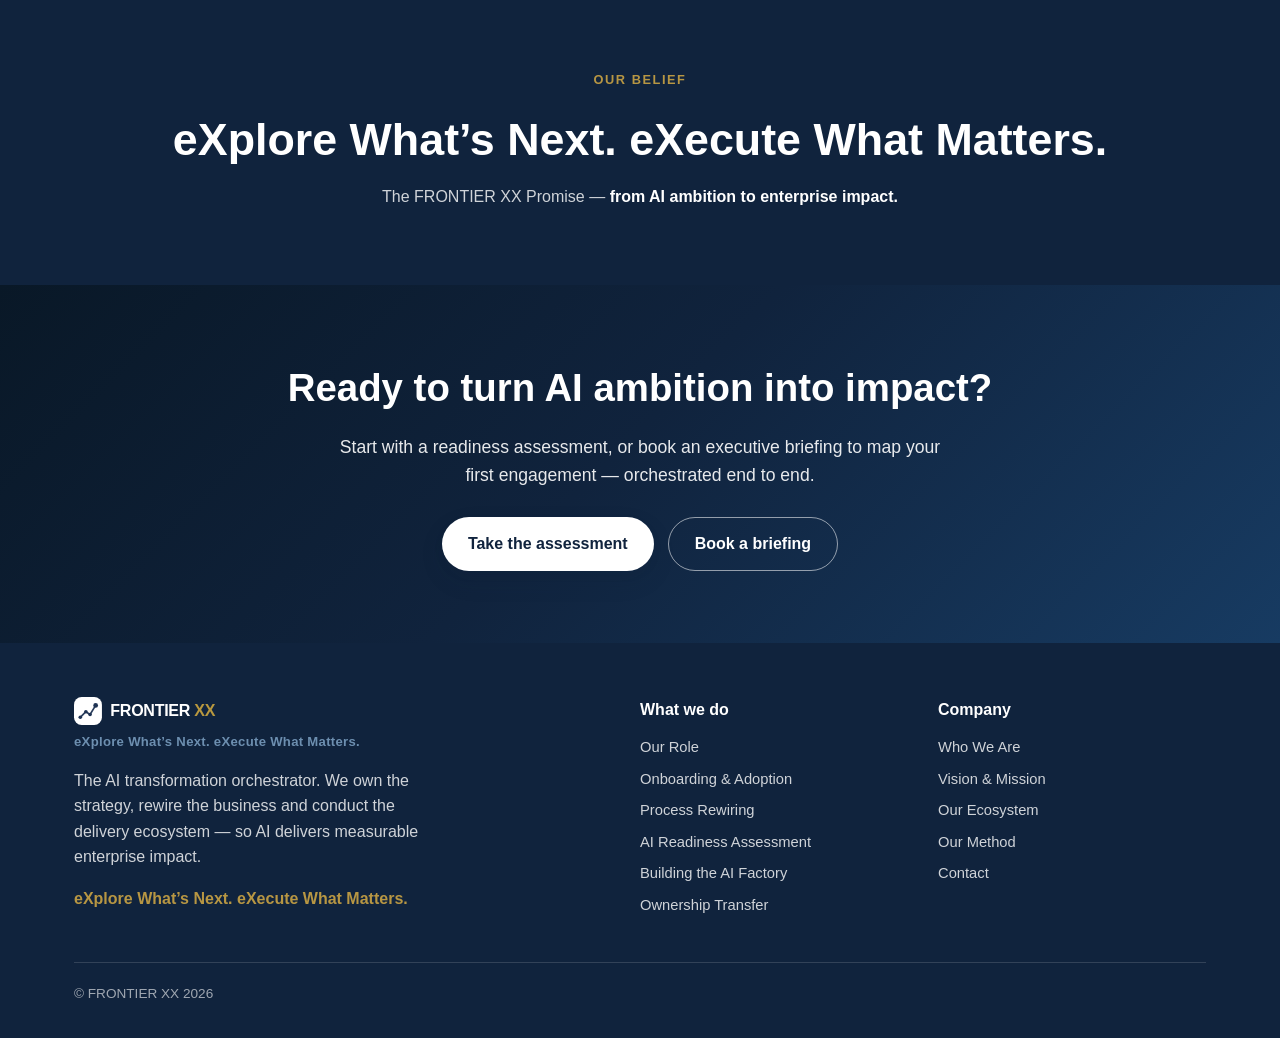
==== commit 73d91af4: "Match slogan X color to logo gold" ====
--- a/index.html
+++ b/index.html
@@ -14,7 +14,7 @@
 
 <nav class="nav">
   <div class="nav-inner">
-    <a class="brand" href="home.html"><img class="brandmark" src="assets/logo-lockup-light.svg" alt="FRONTIER XX"><span class="brand-tag">eXplore What&rsquo;s Next. eXecute What Matters.</span></a>
+    <a class="brand" href="home.html"><img class="brandmark" src="assets/logo-lockup-light.svg" alt="FRONTIER XX"><span class="brand-tag">e<span class="slogan-x">X</span>plore What&rsquo;s Next. e<span class="slogan-x">X</span>ecute What Matters.</span></a>
     <div class="nav-links">
       <a href="#role">Our Role</a>
       <a href="#services">Services</a>
@@ -40,7 +40,7 @@
         View our service brochure
       </a>
     </div>
-    <p style="margin-top:28px;font-size:1.05rem;font-weight:600;color:var(--gold);">eXplore What&rsquo;s Next. eXecute What Matters.</p>
+    <p style="margin-top:28px;font-size:1.05rem;font-weight:600;color:var(--gold);">e<span class="slogan-x">X</span>plore What&rsquo;s Next. e<span class="slogan-x">X</span>ecute What Matters.</p>
   </div>
 </header>
 
@@ -283,8 +283,8 @@
       <div class="card reveal"><div class="num sw-1">◇</div><h3>Measurable or it didn't happen</h3><p>We instrument the pipeline from adoption to P&amp;L impact — so value is proven, not promised.</p></div>
     </div>
     <div class="grid grid-3 reveal" style="margin-top:34px;text-align:center;">
-      <div class="card" style="background:var(--grad-hero);color:#fff;"><h3 style="color:#fff;margin:0;">"eXplore What&rsquo;s Next. eXecute What Matters."</h3></div>
-      <div class="card" style="background:var(--navy);color:#fff;"><h3 style="color:#fff;margin:0;">"eXplore What&rsquo;s Next. eXecute What Matters."</h3></div>
+      <div class="card" style="background:var(--grad-hero);color:#fff;"><h3 style="color:#fff;margin:0;">"e<span class="slogan-x">X</span>plore What&rsquo;s Next. e<span class="slogan-x">X</span>ecute What Matters."</h3></div>
+      <div class="card" style="background:var(--navy);color:#fff;"><h3 style="color:#fff;margin:0;">"e<span class="slogan-x">X</span>plore What&rsquo;s Next. e<span class="slogan-x">X</span>ecute What Matters."</h3></div>
       <div class="card" style="background:var(--grad-accent);color:#fff;"><h3 style="color:#fff;margin:0;">"We design the future. Our partners build it. You own the outcome."</h3></div>
     </div>
   </div>
@@ -369,7 +369,7 @@
 <section class="stats block" style="padding:66px 0;text-align:center;">
   <div class="container">
     <span class="kicker" style="color:var(--gold);">Our belief</span>
-    <h2 style="color:#fff;font-size:clamp(1.8rem,4vw,2.8rem);margin:12px 0 8px;">eXplore What&rsquo;s Next. eXecute What Matters.</h2>
+    <h2 style="color:#fff;font-size:clamp(1.8rem,4vw,2.8rem);margin:12px 0 8px;">e<span class="slogan-x">X</span>plore What&rsquo;s Next. e<span class="slogan-x">X</span>ecute What Matters.</h2>
     <p style="color:rgba(255,255,255,.8);max-width:640px;margin:0 auto 10px;">The FRONTIER XX Promise — <strong style="color:#fff;">from AI ambition to enterprise impact.</strong></p>
   </div>
 </section>
@@ -391,9 +391,9 @@
     <div class="cols">
       <div>
         <div class="brand" style="color:#fff;margin-bottom:6px;"><img class="brandmark" src="assets/logo-lockup-light.svg" alt="FRONTIER XX"></div>
-        <div style="font-size:.82rem;font-weight:600;letter-spacing:.3px;color:var(--blue-light);margin-bottom:14px;">eXplore What&rsquo;s Next. eXecute What Matters.</div>
+        <div style="font-size:.82rem;font-weight:600;letter-spacing:.3px;color:var(--blue-light);margin-bottom:14px;">e<span class="slogan-x">X</span>plore What&rsquo;s Next. e<span class="slogan-x">X</span>ecute What Matters.</div>
         <p style="max-width:380px;">The AI transformation orchestrator. We own the strategy, rewire the business and conduct the delivery ecosystem — so AI delivers measurable enterprise impact.</p>
-        <p style="max-width:380px;margin-top:10px;color:var(--gold);font-weight:600;">eXplore What&rsquo;s Next. eXecute What Matters.</p>
+        <p style="max-width:380px;margin-top:10px;color:var(--gold);font-weight:600;">e<span class="slogan-x">X</span>plore What&rsquo;s Next. e<span class="slogan-x">X</span>ecute What Matters.</p>
       </div>
       <div>
         <h5>What we do</h5>
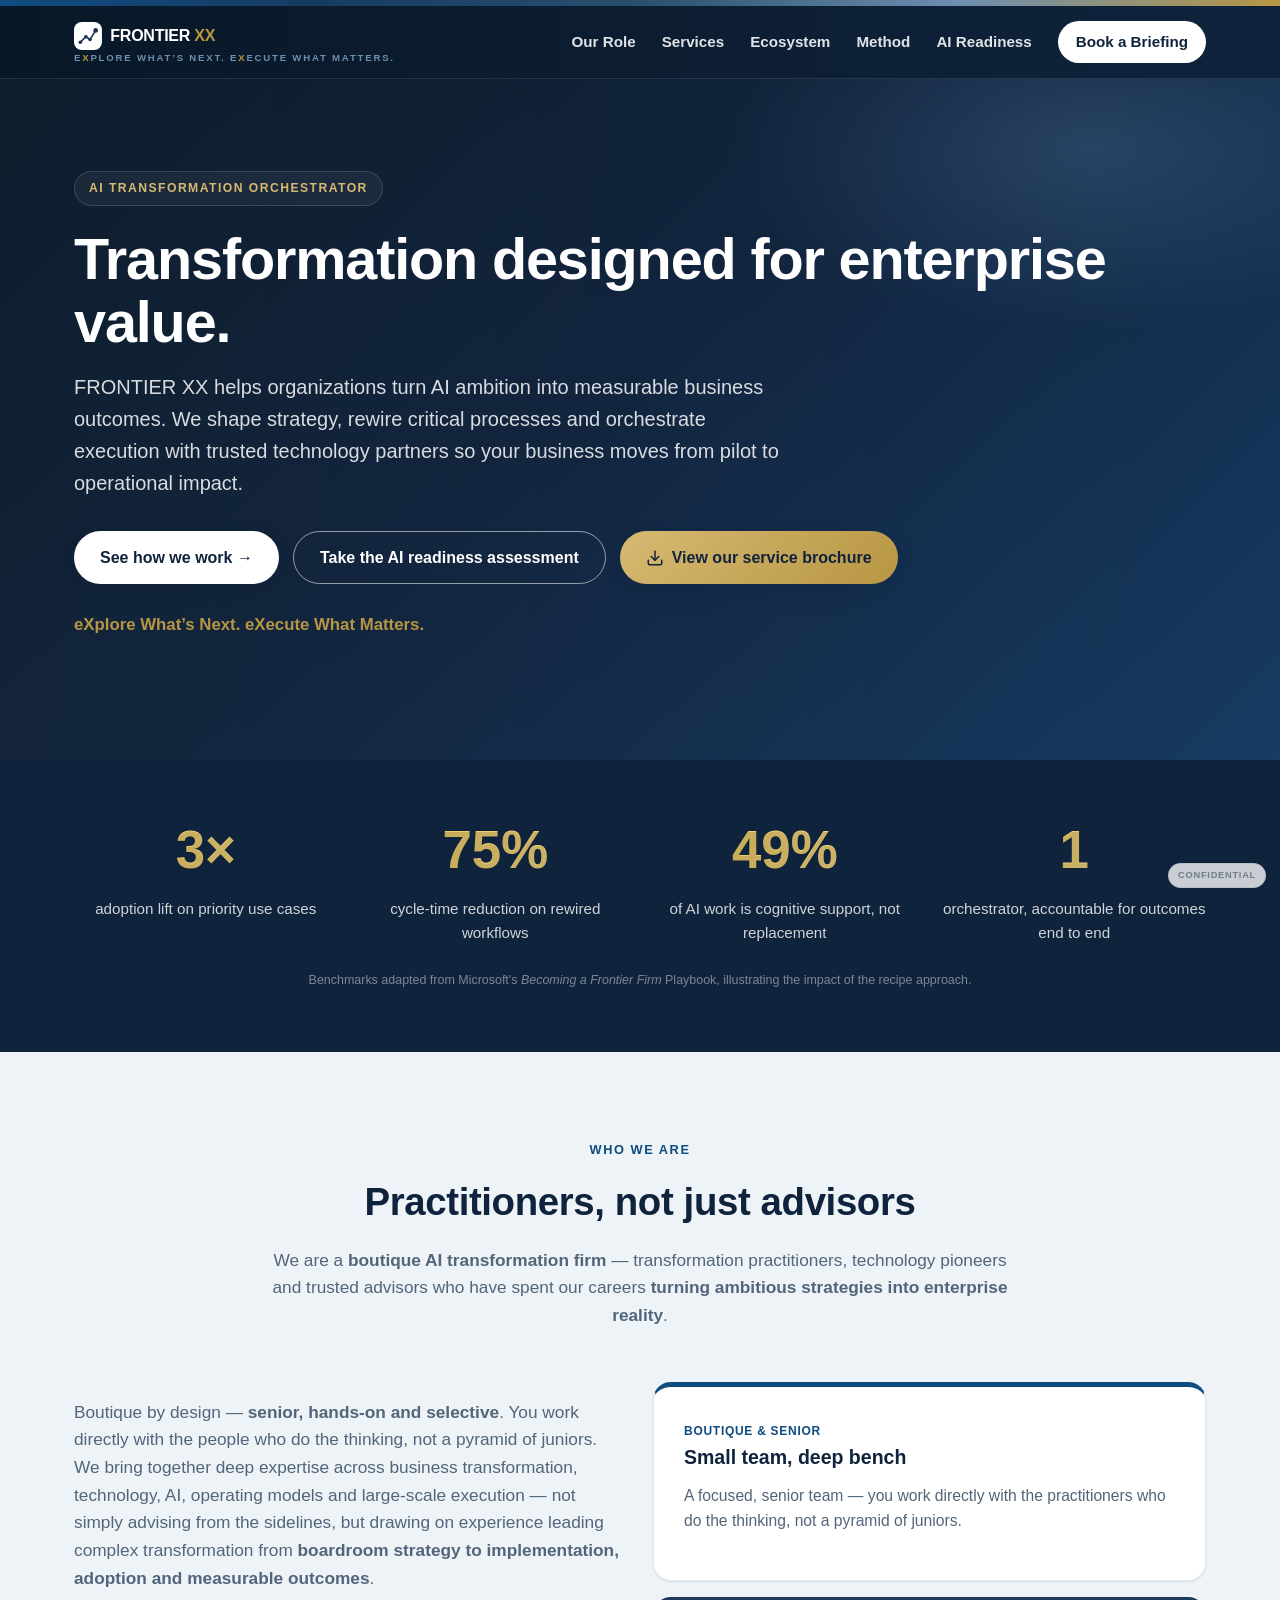
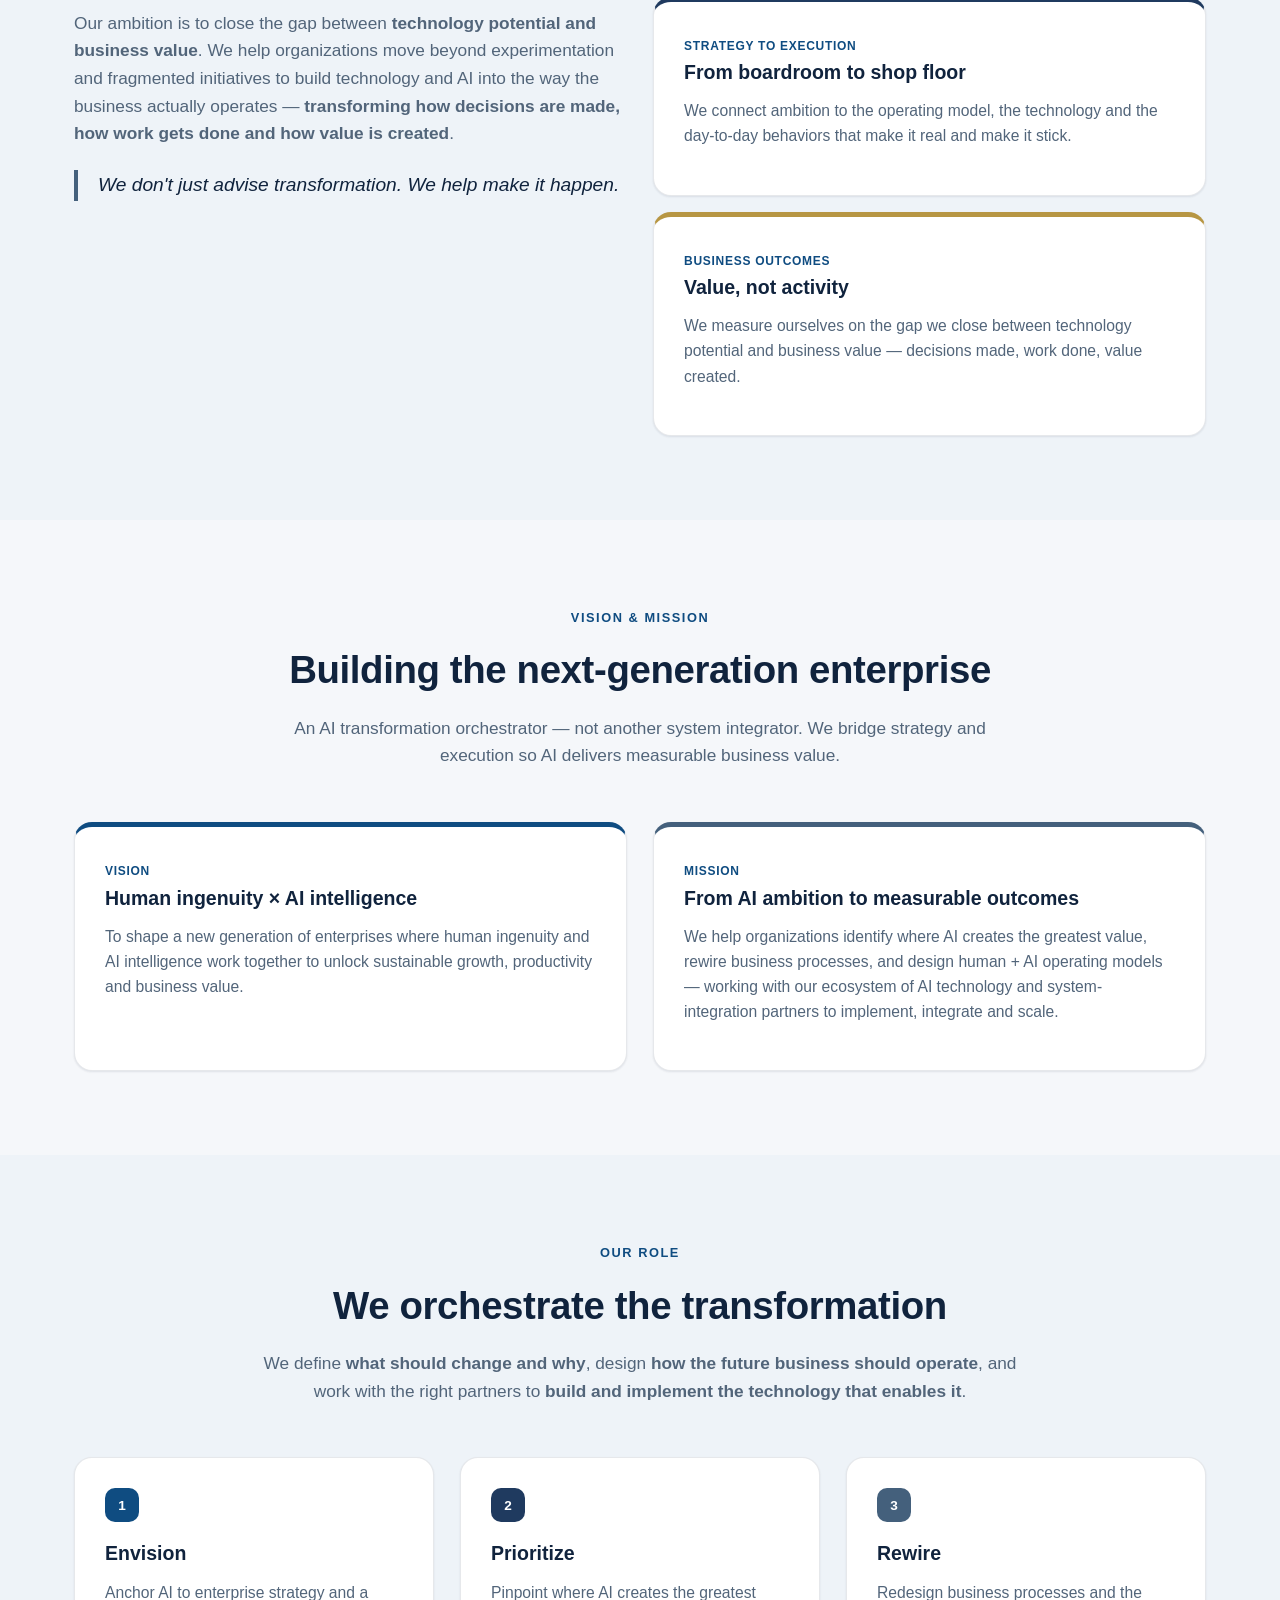
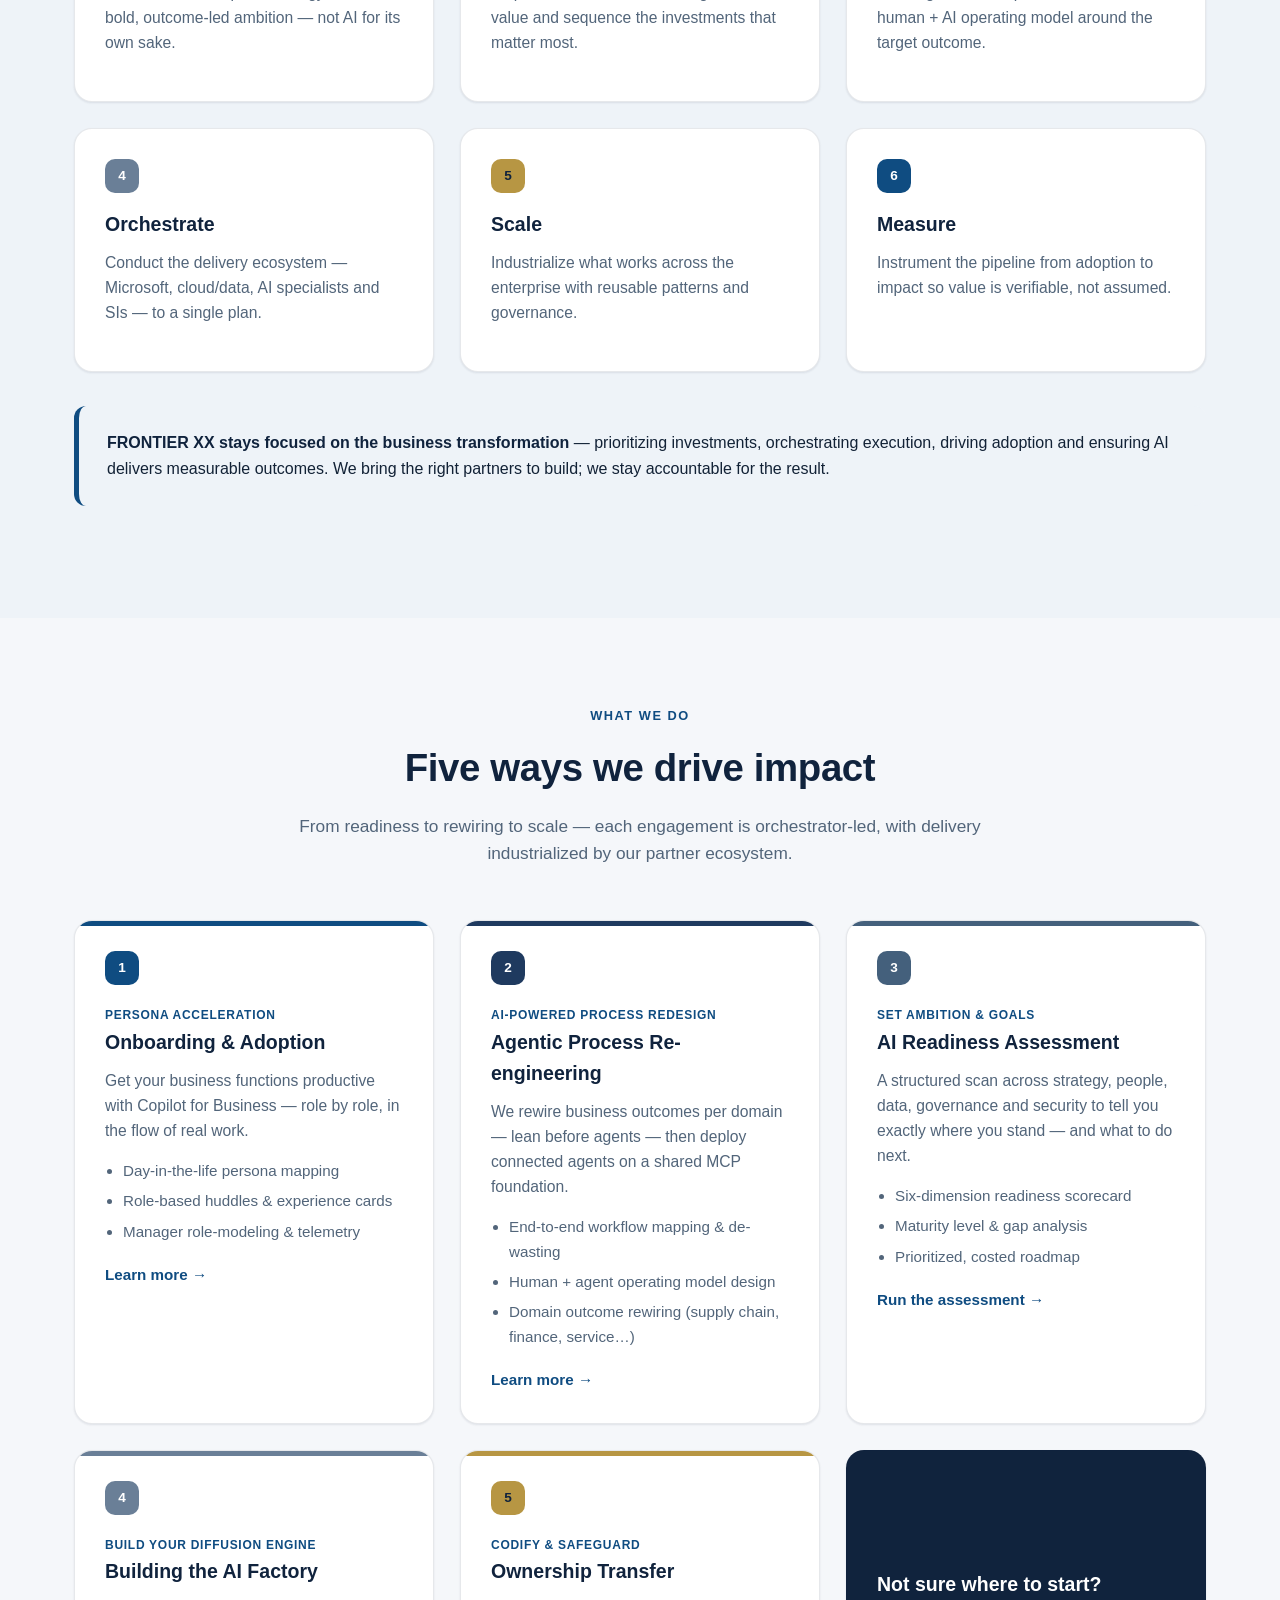
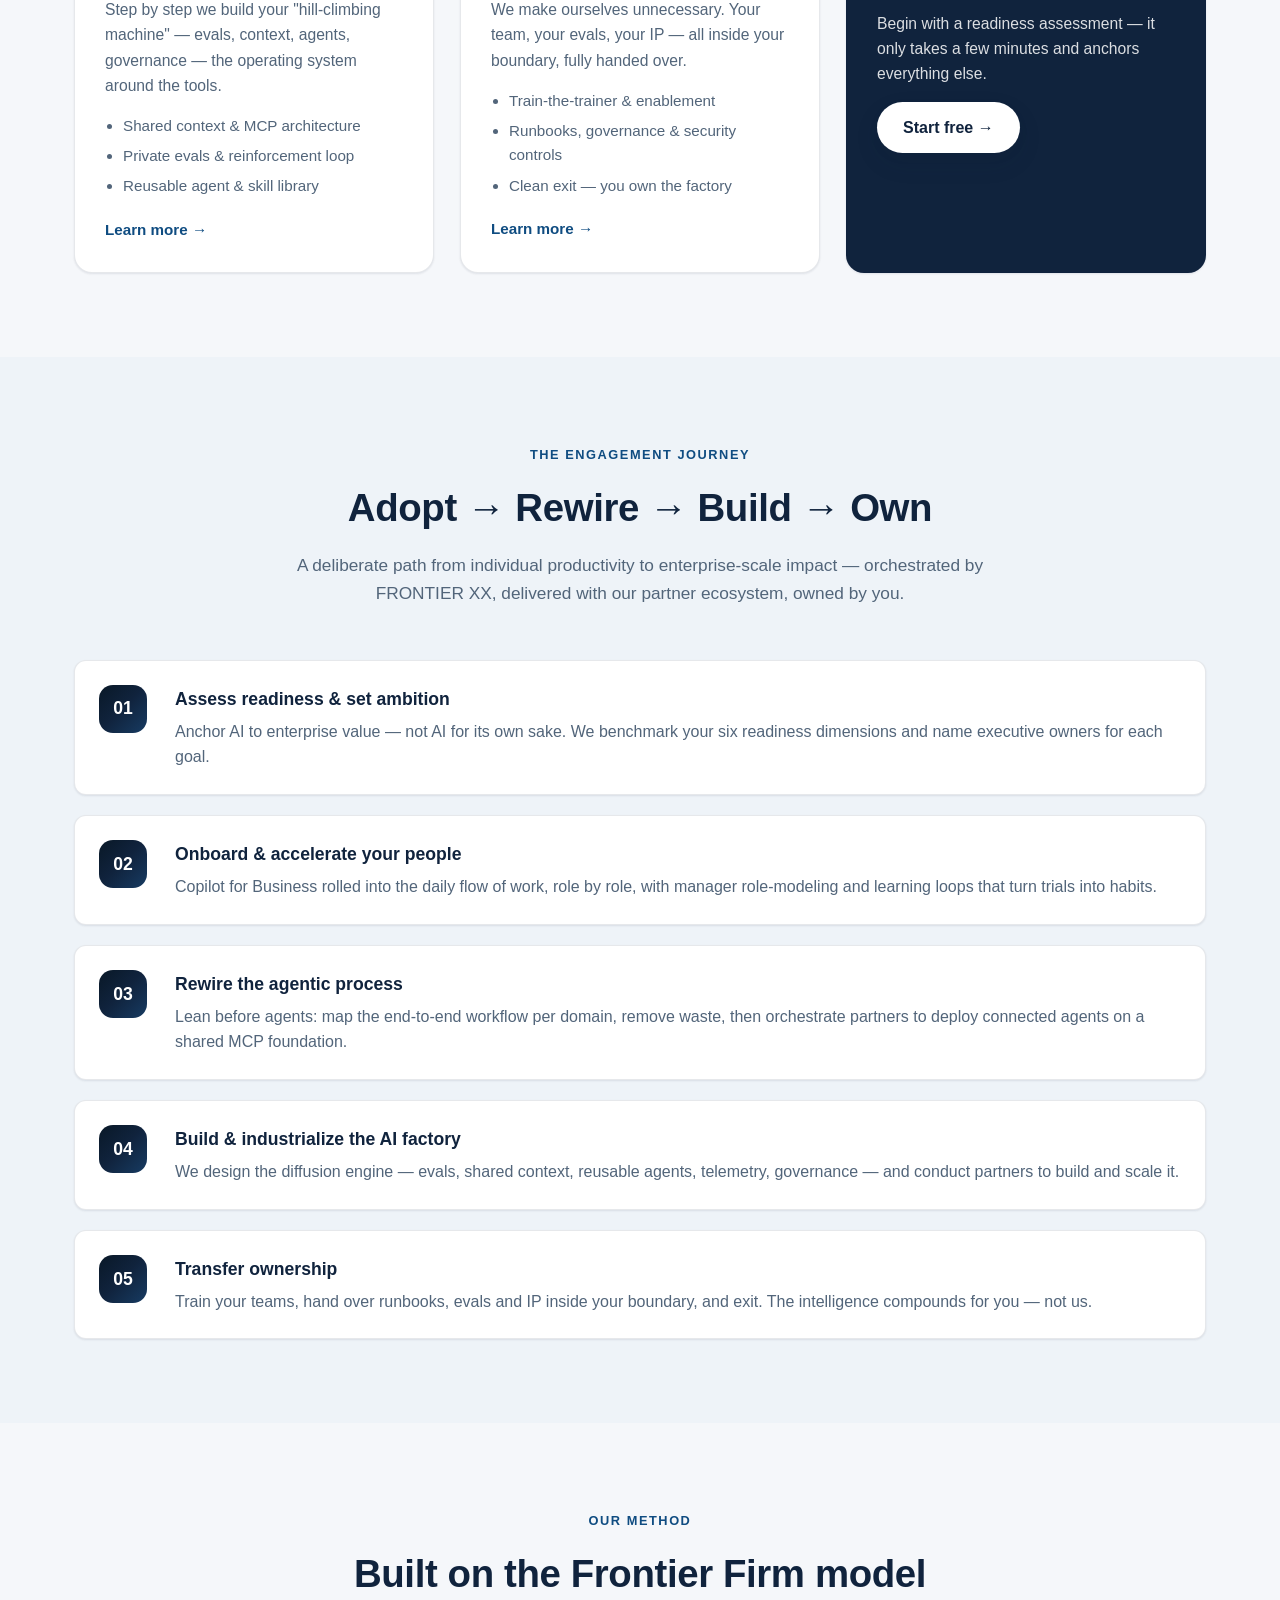
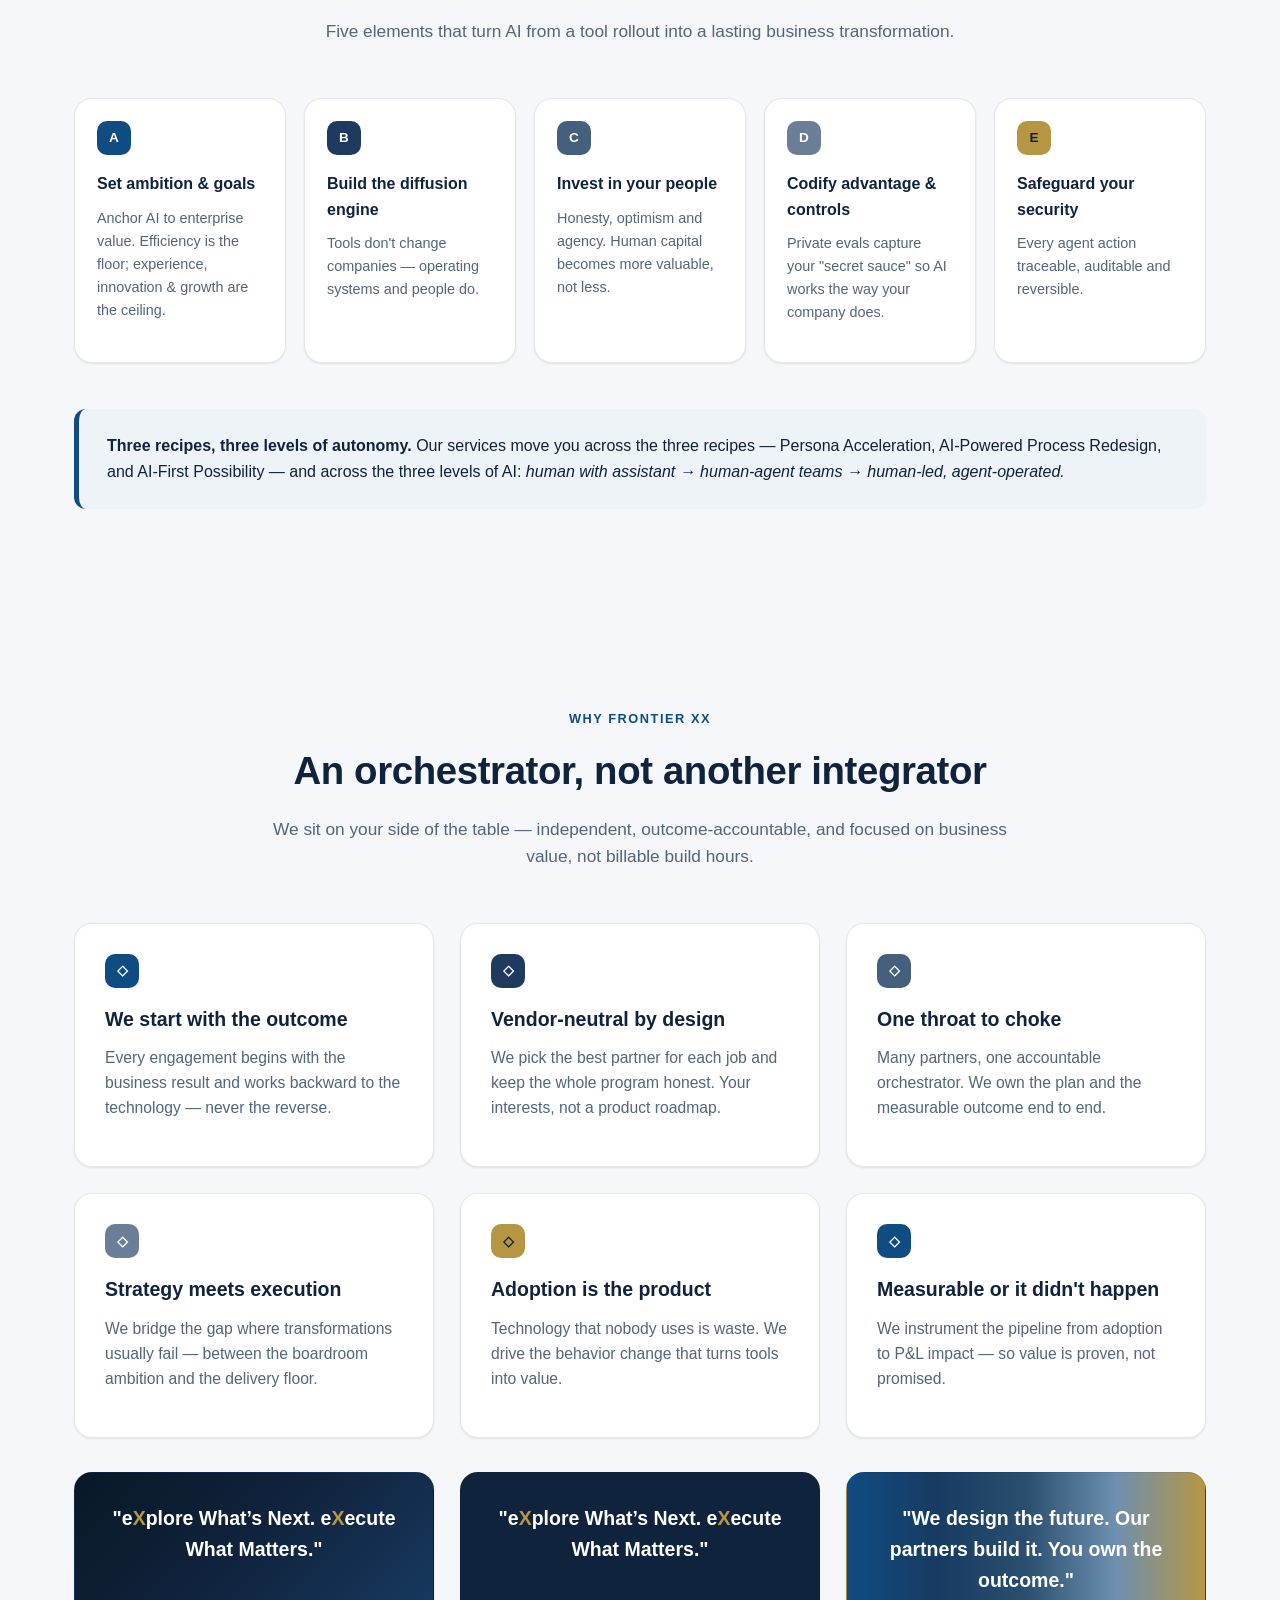
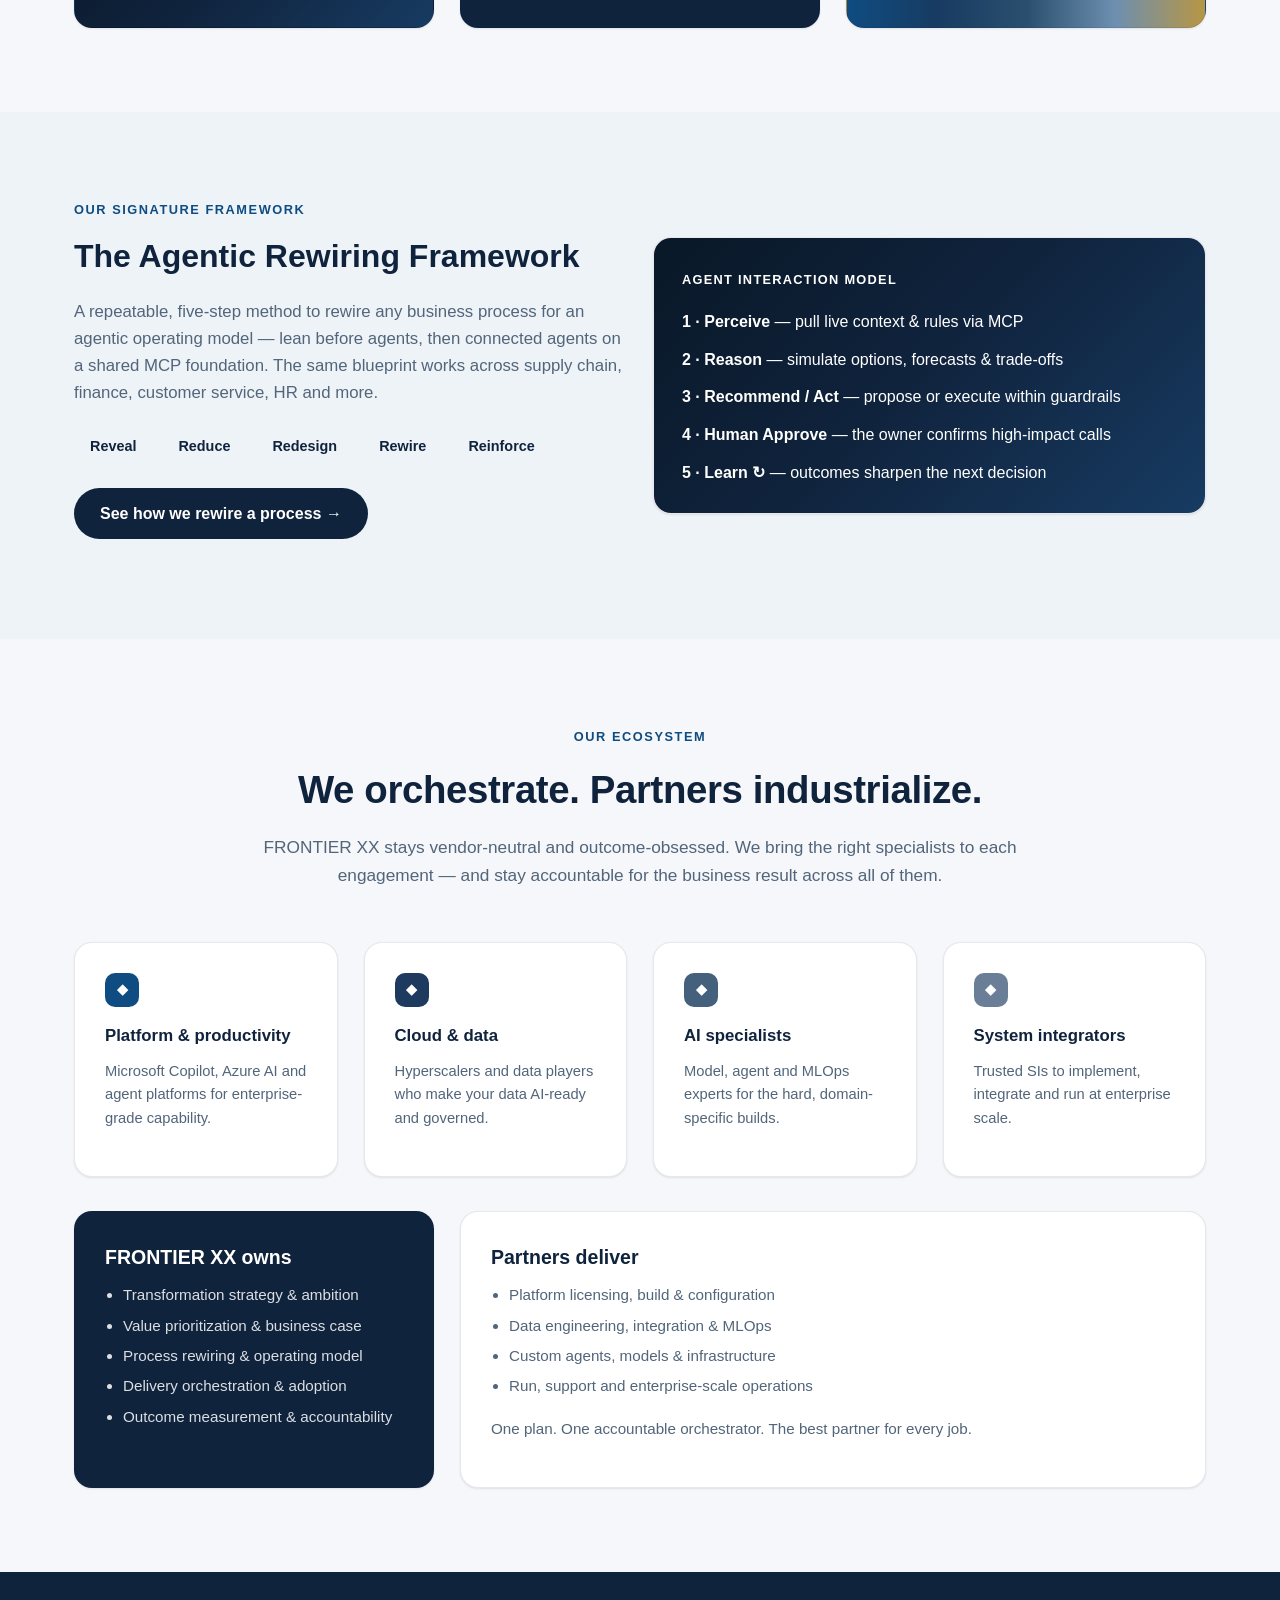
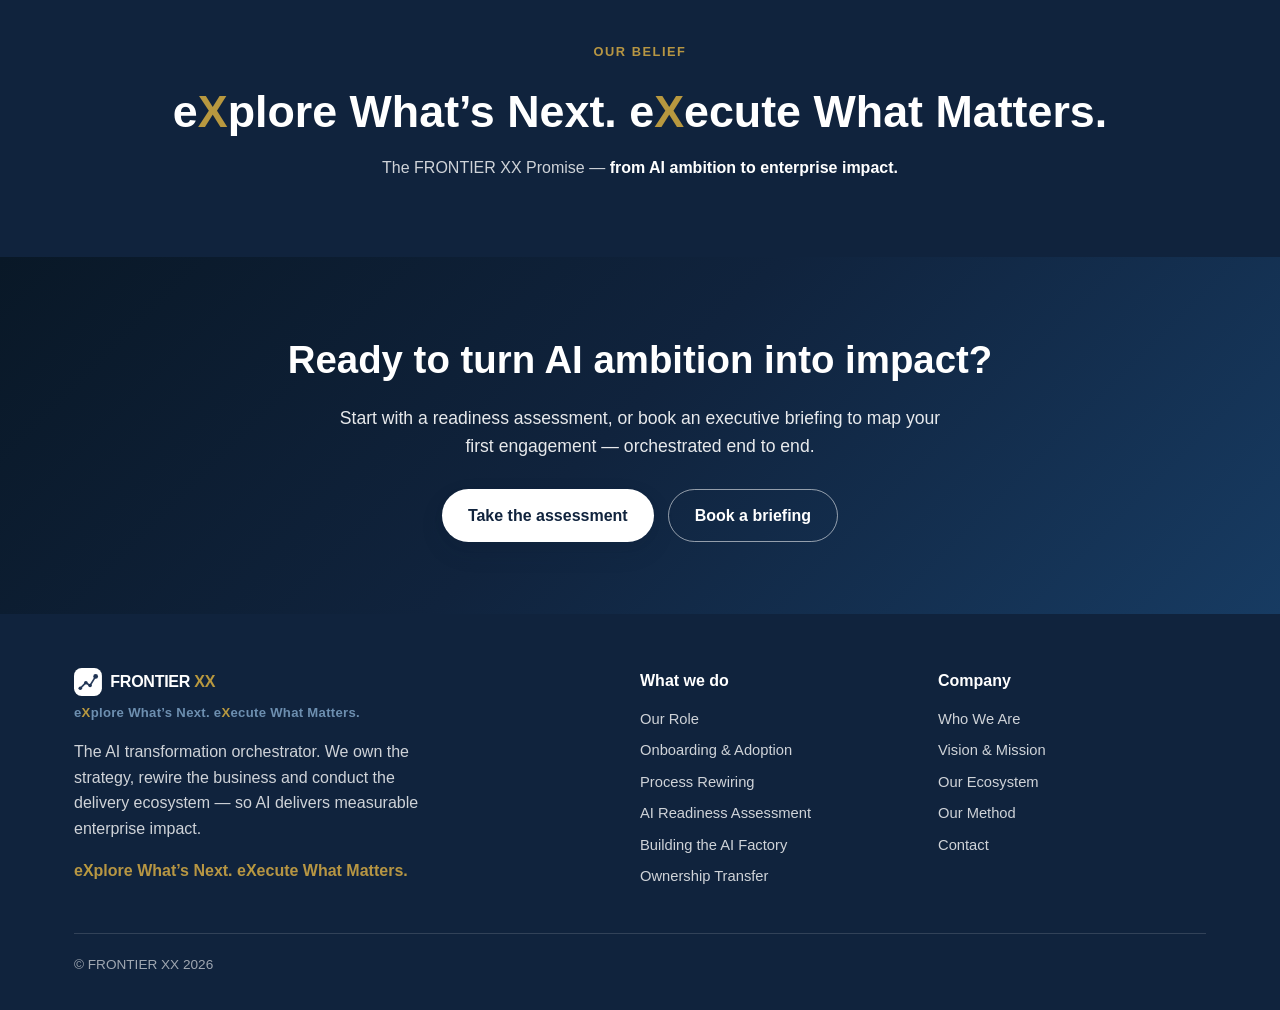
==== commit 5375b85c: "Make confidentiality watermark compact" ====
--- a/index.html
+++ b/index.html
@@ -10,7 +10,7 @@
 </head>
 <body>
 <div class="accent-bar"></div>
-<div class="confidential-banner" role="note">Confidential — For intended recipient use only</div>
+<div class="confidential-banner" role="note">Confidential</div>
 
 <nav class="nav">
   <div class="nav-inner">
--- a/assets/styles.css
+++ b/assets/styles.css
@@ -5,6 +5,7 @@
    ============================================================ */
 
 :root {
+  --logo-gold:   #B8983F;
   --blue:        #0F4C81;
   --blue-light:  #6D8FB0;
   --indigo:      #1F3A5F;
@@ -56,14 +57,21 @@
 /* ---------- Top accent bar ---------- */
 .accent-bar { height: 6px; background: var(--grad-accent); }
 .confidential-banner {
-  background: #8b2e36;
-  color: #fff;
-  text-align: center;
-  padding: 5px 16px;
-  font-size: .72rem;
-  font-weight: 800;
-  letter-spacing: .14em;
+  position: fixed;
+  right: 14px;
+  bottom: 12px;
+  z-index: 60;
+  color: rgba(16, 35, 61, .48);
+  background: rgba(255, 255, 255, .78);
+  border: 1px solid rgba(16, 35, 61, .10);
+  border-radius: 999px;
+  padding: 4px 9px;
+  font-size: .58rem;
+  font-weight: 700;
+  letter-spacing: .08em;
   text-transform: uppercase;
+  pointer-events: none;
+  box-shadow: 0 1px 4px rgba(16, 35, 61, .06);
 }
 
 /* ---------- Nav ---------- */
@@ -90,6 +98,8 @@
   font-size: .6rem; font-weight: 700; letter-spacing: 1.8px; text-transform: uppercase;
   color: var(--blue-light); line-height: 1;
 }
+.brand .brand-tag .slogan-x,
+.slogan-x { color: var(--logo-gold); }
 .brand:hover, .brand:hover .brand-tag { text-decoration: none; }
 .brand span.accent { color: var(--blue); }
 .nav-links { display: flex; gap: 26px; align-items: center; }
